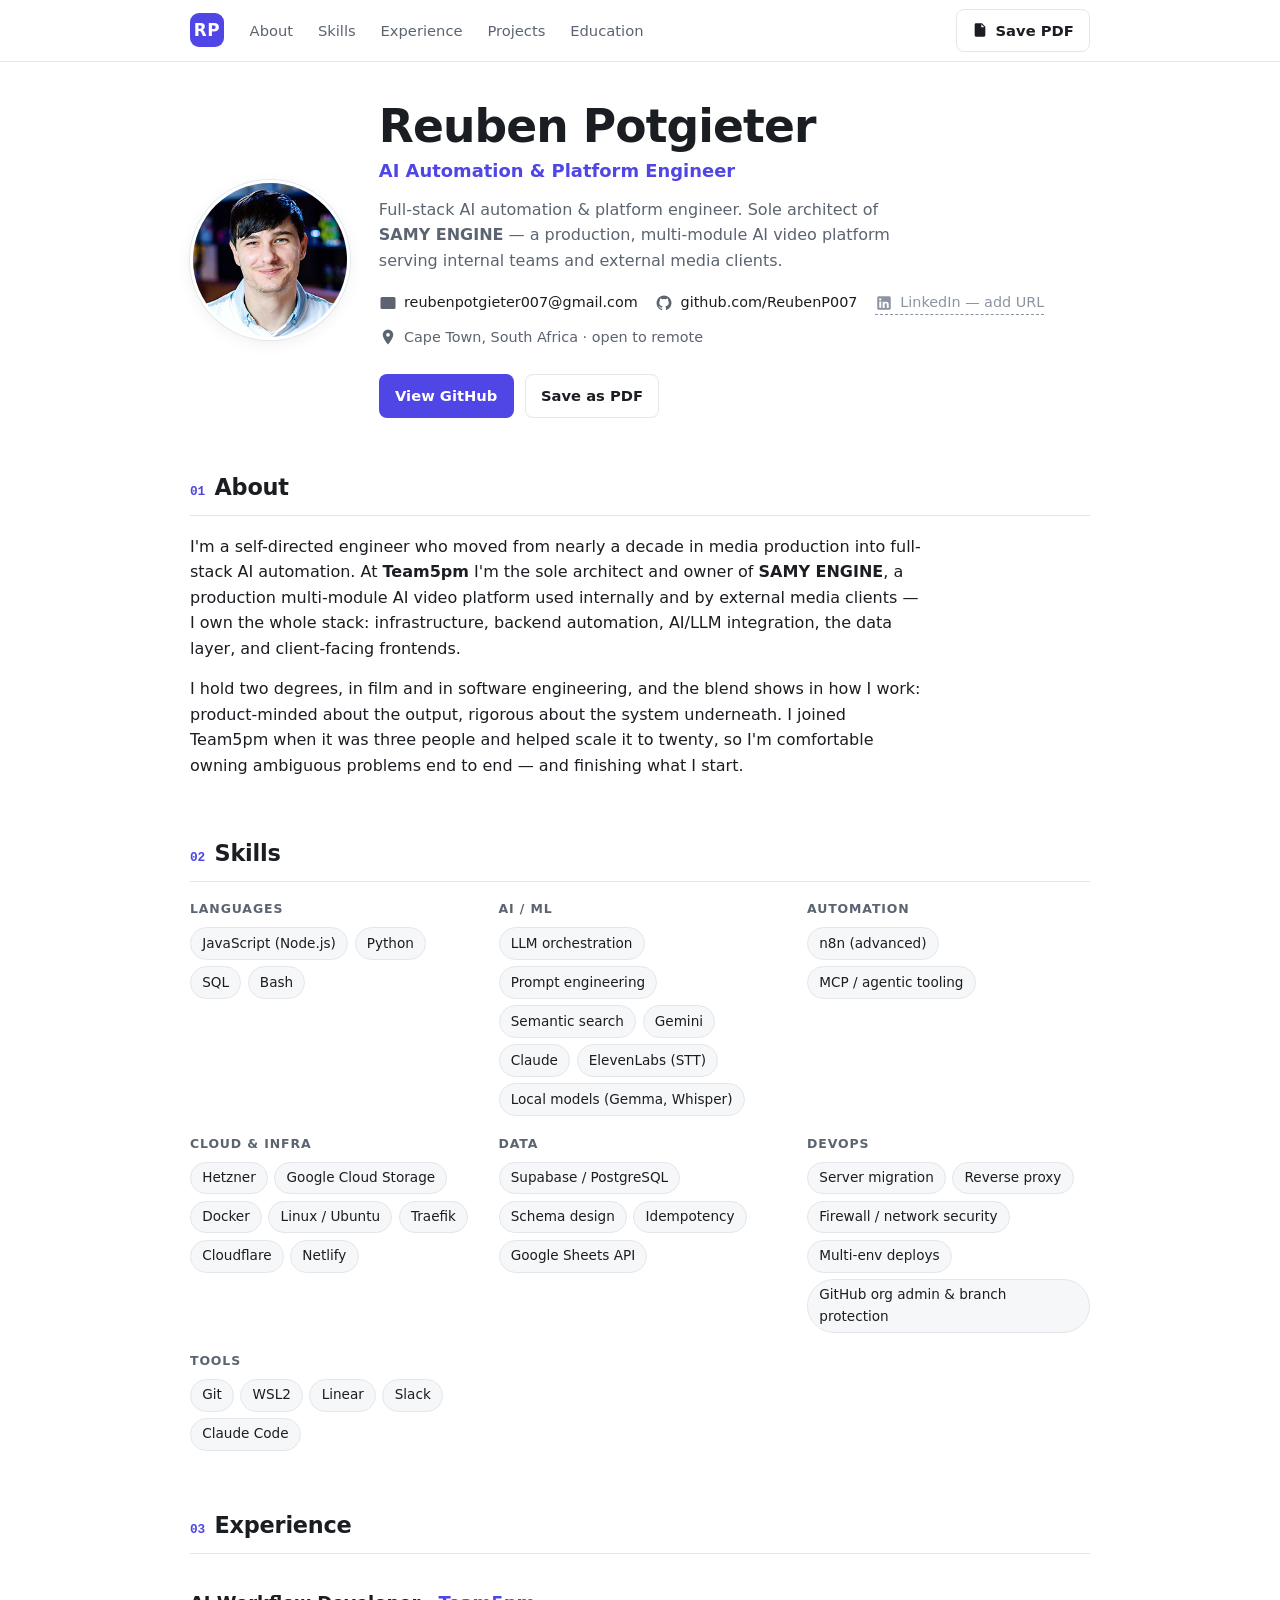
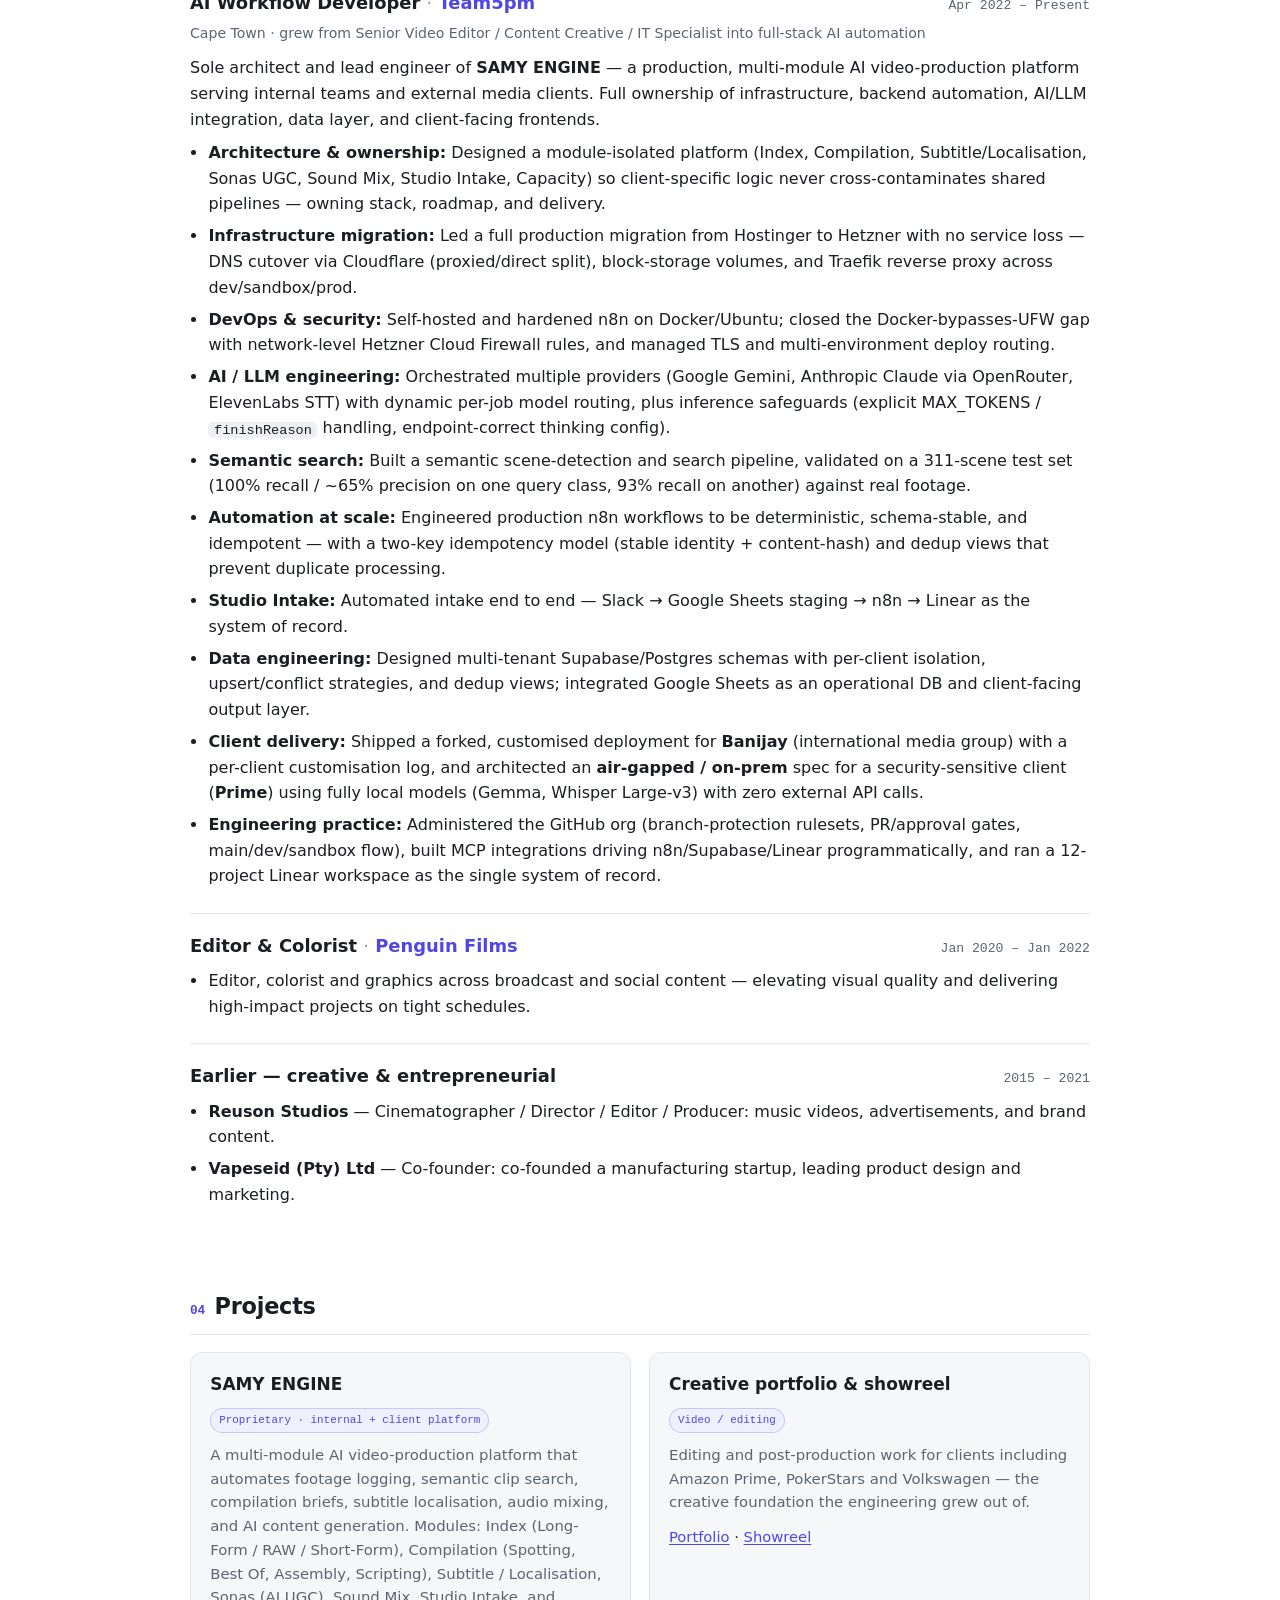
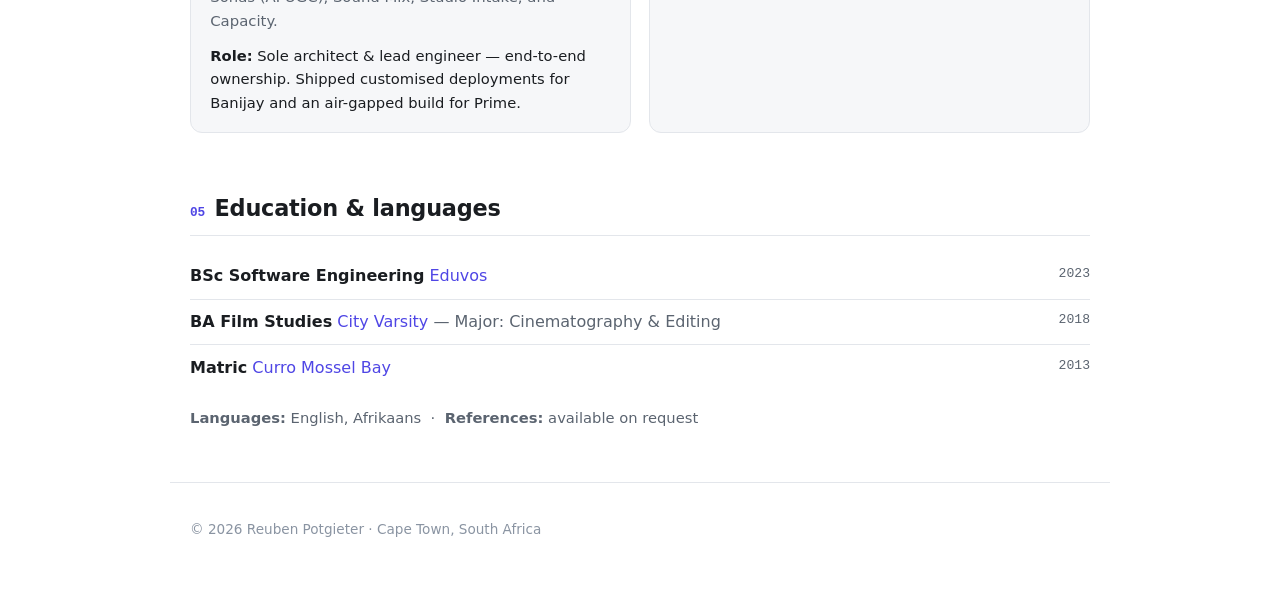
==== index.html @ bda9d12c "feat: build single-page CV / portfolio site - Responsive, accessible static HTML/CSS/JS (no framewor" ====
<!doctype html>
<html lang="en">
<head>
  <meta charset="utf-8">
  <meta name="viewport" content="width=device-width, initial-scale=1">
  <title>Reuben Potgieter — AI Automation &amp; Platform Engineer</title>
  <meta name="description" content="Reuben Potgieter — full-stack AI automation &amp; platform engineer. Sole architect of SAMY ENGINE, a production multi-module AI video platform. Cape Town, South Africa.">
  <!-- Discoverability OFF by default. To let recruiters/search find this page, delete the next line AND the Disallow in robots.txt. -->
  <meta name="robots" content="noindex">
  <meta name="color-scheme" content="light dark">
  <meta name="theme-color" content="#4f46e5">
  <meta property="og:type" content="profile">
  <meta property="og:title" content="Reuben Potgieter — AI Automation &amp; Platform Engineer">
  <meta property="og:description" content="Sole architect of SAMY ENGINE, a production multi-module AI video platform. Cape Town, South Africa.">
  <link rel="icon" href="data:image/svg+xml,%3Csvg%20xmlns='http://www.w3.org/2000/svg'%20viewBox='0%200%2064%2064'%3E%3Crect%20width='64'%20height='64'%20rx='14'%20fill='%234f46e5'/%3E%3Ctext%20x='32'%20y='44'%20font-family='system-ui,sans-serif'%20font-size='34'%20font-weight='700'%20fill='white'%20text-anchor='middle'%3ERP%3C/text%3E%3C/svg%3E">
  <link rel="stylesheet" href="styles.css">
</head>
<body>
  <a class="skip-link" href="#main">Skip to content</a>

  <nav class="topnav" aria-label="Section navigation">
    <div class="topnav__inner">
      <a class="topnav__brand" href="#top" aria-label="Reuben Potgieter — top of page">RP</a>
      <ul class="topnav__links">
        <li><a href="#about">About</a></li>
        <li><a href="#skills">Skills</a></li>
        <li><a href="#experience">Experience</a></li>
        <li><a href="#projects">Projects</a></li>
        <li><a href="#education">Education</a></li>
      </ul>
      <button type="button" class="btn btn--ghost topnav__pdf" data-print>
        <svg class="ico" width="16" height="16" viewBox="0 0 24 24" aria-hidden="true"><path fill="currentColor" d="M8 16h8v2H8zm0-3h8v2H8zM6 2h9l5 5v13a2 2 0 0 1-2 2H6a2 2 0 0 1-2-2V4a2 2 0 0 1 2-2zm8 1.5V8h4.5z"/></svg>
        Save PDF
      </button>
    </div>
  </nav>

  <header class="hero" id="top">
    <div class="hero__inner">
      <img class="hero__photo" src="assets/profile.jpg" width="160" height="160"
           alt="Portrait of Reuben Potgieter" loading="eager" decoding="async">
      <div class="hero__intro">
        <h1 class="hero__name">Reuben Potgieter</h1>
        <p class="hero__title">AI Automation &amp; Platform Engineer</p>
        <p class="hero__tagline">
          Full-stack AI automation &amp; platform engineer. Sole architect of
          <strong>SAMY&nbsp;ENGINE</strong> — a production, multi-module AI video platform
          serving internal teams and external media clients.
        </p>

        <ul class="contacts" aria-label="Contact and links">
          <li>
            <a id="email-link" class="contact" href="#" aria-disabled="true" rel="noopener"
               data-user="reubenpotgieter007" data-domain="gmail.com">
              <svg class="ico" width="18" height="18" viewBox="0 0 24 24" aria-hidden="true"><path fill="currentColor" d="M4 4h16a2 2 0 0 1 2 2v12a2 2 0 0 1-2 2H4a2 2 0 0 1-2-2V6a2 2 0 0 1 2-2zm8 7L4 6.5V6l8 4.5L20 6v.5L12 11z"/></svg>
              <span class="contact-text">Email</span>
            </a>
            <noscript><span class="contact contact--static">reubenpotgieter007 [at] gmail [dot] com</span></noscript>
          </li>
          <li>
            <a class="contact" href="https://github.com/ReubenP007" rel="noopener" target="_blank">
              <svg class="ico" width="18" height="18" viewBox="0 0 24 24" aria-hidden="true"><path fill="currentColor" d="M12 2a10 10 0 0 0-3.16 19.49c.5.09.68-.22.68-.48v-1.7c-2.78.6-3.37-1.34-3.37-1.34-.46-1.16-1.11-1.47-1.11-1.47-.91-.62.07-.61.07-.61 1 .07 1.53 1.03 1.53 1.03.9 1.53 2.36 1.09 2.94.83.09-.65.35-1.09.63-1.34-2.22-.25-4.55-1.11-4.55-4.94 0-1.09.39-1.98 1.03-2.68-.1-.25-.45-1.27.1-2.65 0 0 .84-.27 2.75 1.02a9.5 9.5 0 0 1 5 0c1.91-1.29 2.75-1.02 2.75-1.02.55 1.38.2 2.4.1 2.65.64.7 1.03 1.59 1.03 2.68 0 3.84-2.34 4.69-4.57 4.94.36.31.68.92.68 1.85v2.74c0 .27.18.58.69.48A10 10 0 0 0 12 2z"/></svg>
              <span>github.com/ReubenP007</span>
            </a>
          </li>
          <li>
            <!-- PLACEHOLDER: replace the span below with a real link once you have the URL -->
            <span class="contact contact--placeholder" title="Add your LinkedIn URL">
              <svg class="ico" width="18" height="18" viewBox="0 0 24 24" aria-hidden="true"><path fill="currentColor" d="M19 3a2 2 0 0 1 2 2v14a2 2 0 0 1-2 2H5a2 2 0 0 1-2-2V5a2 2 0 0 1 2-2zM8.34 18.34V9.99H5.67v8.35zM7 8.8a1.55 1.55 0 1 0 0-3.1 1.55 1.55 0 0 0 0 3.1zm11.34 9.54v-4.58c0-2.45-1.31-3.59-3.06-3.59-1.41 0-2.04.78-2.39 1.32v-1.13h-2.67c.04.75 0 8.35 0 8.35h2.67v-4.66c0-.24.02-.48.09-.65.19-.48.63-.98 1.36-.98.96 0 1.34.73 1.34 1.8v4.49z"/></svg>
              <span>LinkedIn — add URL</span>
            </span>
          </li>
          <li>
            <span class="contact contact--static">
              <svg class="ico" width="18" height="18" viewBox="0 0 24 24" aria-hidden="true"><path fill="currentColor" d="M12 2a7 7 0 0 0-7 7c0 5 7 13 7 13s7-8 7-13a7 7 0 0 0-7-7zm0 9.5A2.5 2.5 0 1 1 12 6.5a2.5 2.5 0 0 1 0 5z"/></svg>
              Cape Town, South Africa · open to remote
            </span>
          </li>
        </ul>

        <div class="hero__actions">
          <a class="btn btn--primary" href="https://github.com/ReubenP007" rel="noopener" target="_blank">View GitHub</a>
          <button type="button" class="btn btn--ghost" data-print>Save as PDF</button>
        </div>
      </div>
    </div>
  </header>

  <main id="main">

    <section class="section" id="about" aria-labelledby="about-h">
      <h2 class="section__title" id="about-h"><span class="section__num">01</span> About</h2>
      <div class="prose">
        <p>
          I'm a self-directed engineer who moved from nearly a decade in media production into
          full-stack AI automation. At <strong>Team5pm</strong> I'm the sole architect and owner of
          <strong>SAMY&nbsp;ENGINE</strong>, a production multi-module AI video platform used internally
          and by external media clients — I own the whole stack: infrastructure, backend automation,
          AI/LLM integration, the data layer, and client-facing frontends.
        </p>
        <p>
          I hold two degrees, in film and in software engineering, and the blend shows in how I work:
          product-minded about the output, rigorous about the system underneath. I joined Team5pm when
          it was three people and helped scale it to twenty, so I'm comfortable owning ambiguous problems
          end to end — and finishing what I start.
        </p>
      </div>
    </section>

    <section class="section" id="skills" aria-labelledby="skills-h">
      <h2 class="section__title" id="skills-h"><span class="section__num">02</span> Skills</h2>
      <div class="skills">
        <div class="skillgroup">
          <h3 class="skillgroup__label">Languages</h3>
          <ul class="chips"><li>JavaScript (Node.js)</li><li>Python</li><li>SQL</li><li>Bash</li></ul>
        </div>
        <div class="skillgroup">
          <h3 class="skillgroup__label">AI / ML</h3>
          <ul class="chips"><li>LLM orchestration</li><li>Prompt engineering</li><li>Semantic search</li><li>Gemini</li><li>Claude</li><li>ElevenLabs (STT)</li><li>Local models (Gemma, Whisper)</li></ul>
        </div>
        <div class="skillgroup">
          <h3 class="skillgroup__label">Automation</h3>
          <ul class="chips"><li>n8n (advanced)</li><li>MCP / agentic tooling</li></ul>
        </div>
        <div class="skillgroup">
          <h3 class="skillgroup__label">Cloud &amp; Infra</h3>
          <ul class="chips"><li>Hetzner</li><li>Google Cloud Storage</li><li>Docker</li><li>Linux / Ubuntu</li><li>Traefik</li><li>Cloudflare</li><li>Netlify</li></ul>
        </div>
        <div class="skillgroup">
          <h3 class="skillgroup__label">Data</h3>
          <ul class="chips"><li>Supabase / PostgreSQL</li><li>Schema design</li><li>Idempotency</li><li>Google Sheets API</li></ul>
        </div>
        <div class="skillgroup">
          <h3 class="skillgroup__label">DevOps</h3>
          <ul class="chips"><li>Server migration</li><li>Reverse proxy</li><li>Firewall / network security</li><li>Multi-env deploys</li><li>GitHub org admin &amp; branch protection</li></ul>
        </div>
        <div class="skillgroup">
          <h3 class="skillgroup__label">Tools</h3>
          <ul class="chips"><li>Git</li><li>WSL2</li><li>Linear</li><li>Slack</li><li>Claude Code</li></ul>
        </div>
      </div>
    </section>

    <section class="section" id="experience" aria-labelledby="exp-h">
      <h2 class="section__title" id="exp-h"><span class="section__num">03</span> Experience</h2>

      <article class="role">
        <header class="role__head">
          <div>
            <h3 class="role__title">AI Workflow Developer <span class="role__at">·</span> <span class="role__org">Team5pm</span></h3>
            <p class="role__meta">Cape Town · grew from Senior Video Editor / Content Creative / IT Specialist into full-stack AI automation</p>
          </div>
          <p class="role__dates">Apr 2022 – Present</p>
        </header>
        <p class="role__scope">
          Sole architect and lead engineer of <strong>SAMY&nbsp;ENGINE</strong> — a production, multi-module
          AI video-production platform serving internal teams and external media clients. Full ownership of
          infrastructure, backend automation, AI/LLM integration, data layer, and client-facing frontends.
        </p>
        <ul class="bullets">
          <li><strong>Architecture &amp; ownership:</strong> Designed a module-isolated platform (Index, Compilation, Subtitle/Localisation, Sonas UGC, Sound Mix, Studio Intake, Capacity) so client-specific logic never cross-contaminates shared pipelines — owning stack, roadmap, and delivery.</li>
          <li><strong>Infrastructure migration:</strong> Led a full production migration from Hostinger to Hetzner with no service loss — DNS cutover via Cloudflare (proxied/direct split), block-storage volumes, and Traefik reverse proxy across dev/sandbox/prod.</li>
          <li><strong>DevOps &amp; security:</strong> Self-hosted and hardened n8n on Docker/Ubuntu; closed the Docker-bypasses-UFW gap with network-level Hetzner Cloud Firewall rules, and managed TLS and multi-environment deploy routing.</li>
          <li><strong>AI / LLM engineering:</strong> Orchestrated multiple providers (Google Gemini, Anthropic Claude via OpenRouter, ElevenLabs STT) with dynamic per-job model routing, plus inference safeguards (explicit MAX_TOKENS / <code>finishReason</code> handling, endpoint-correct thinking config).</li>
          <li><strong>Semantic search:</strong> Built a semantic scene-detection and search pipeline, validated on a 311-scene test set (100% recall / ~65% precision on one query class, 93% recall on another) against real footage.</li>
          <li><strong>Automation at scale:</strong> Engineered production n8n workflows to be deterministic, schema-stable, and idempotent — with a two-key idempotency model (stable identity + content-hash) and dedup views that prevent duplicate processing.</li>
          <li><strong>Studio Intake:</strong> Automated intake end to end — Slack → Google Sheets staging → n8n → Linear as the system of record.</li>
          <li><strong>Data engineering:</strong> Designed multi-tenant Supabase/Postgres schemas with per-client isolation, upsert/conflict strategies, and dedup views; integrated Google Sheets as an operational DB and client-facing output layer.</li>
          <li><strong>Client delivery:</strong> Shipped a forked, customised deployment for <strong>Banijay</strong> (international media group) with a per-client customisation log, and architected an <strong>air-gapped / on-prem</strong> spec for a security-sensitive client (<strong>Prime</strong>) using fully local models (Gemma, Whisper Large-v3) with zero external API calls.</li>
          <li><strong>Engineering practice:</strong> Administered the GitHub org (branch-protection rulesets, PR/approval gates, main/dev/sandbox flow), built MCP integrations driving n8n/Supabase/Linear programmatically, and ran a 12-project Linear workspace as the single system of record.</li>
        </ul>
      </article>

      <article class="role">
        <header class="role__head">
          <div>
            <h3 class="role__title">Editor &amp; Colorist <span class="role__at">·</span> <span class="role__org">Penguin Films</span></h3>
          </div>
          <p class="role__dates">Jan 2020 – Jan 2022</p>
        </header>
        <ul class="bullets">
          <li>Editor, colorist and graphics across broadcast and social content — elevating visual quality and delivering high-impact projects on tight schedules.</li>
        </ul>
      </article>

      <article class="role role--compact">
        <header class="role__head">
          <div><h3 class="role__title">Earlier — creative &amp; entrepreneurial</h3></div>
          <p class="role__dates">2015 – 2021</p>
        </header>
        <ul class="bullets">
          <li><strong>Reuson Studios</strong> — Cinematographer / Director / Editor / Producer: music videos, advertisements, and brand content.</li>
          <li><strong>Vapeseid (Pty) Ltd</strong> — Co-founder: co-founded a manufacturing startup, leading product design and marketing.</li>
        </ul>
      </article>
    </section>

    <section class="section" id="projects" aria-labelledby="proj-h">
      <h2 class="section__title" id="proj-h"><span class="section__num">04</span> Projects</h2>
      <div class="cards">
        <article class="card">
          <header class="card__head">
            <h3 class="card__title">SAMY ENGINE</h3>
            <span class="tag">Proprietary · internal + client platform</span>
          </header>
          <p class="card__body">
            A multi-module AI video-production platform that automates footage logging, semantic clip search,
            compilation briefs, subtitle localisation, audio mixing, and AI content generation. Modules: Index
            (Long-Form / RAW / Short-Form), Compilation (Spotting, Best&nbsp;Of, Assembly, Scripting),
            Subtitle / Localisation, Sonas (AI UGC), Sound Mix, Studio Intake, and Capacity.
          </p>
          <p class="card__role"><strong>Role:</strong> Sole architect &amp; lead engineer — end-to-end ownership. Shipped customised deployments for Banijay and an air-gapped build for Prime.</p>
        </article>
        <article class="card">
          <header class="card__head">
            <h3 class="card__title">Creative portfolio &amp; showreel</h3>
            <span class="tag">Video / editing</span>
          </header>
          <p class="card__body">
            Editing and post-production work for clients including Amazon Prime, PokerStars and Volkswagen —
            the creative foundation the engineering grew out of.
          </p>
          <p class="card__role">
            <a href="https://reubenpotgieter.my.canva.site/" rel="noopener" target="_blank">Portfolio</a>
            <span aria-hidden="true">·</span>
            <a href="https://youtu.be/Dz4N4lQIktI" rel="noopener" target="_blank">Showreel</a>
          </p>
        </article>
      </div>
    </section>

    <section class="section" id="education" aria-labelledby="edu-h">
      <h2 class="section__title" id="edu-h"><span class="section__num">05</span> Education &amp; languages</h2>
      <ul class="edu">
        <li class="edu__item">
          <div><span class="edu__qual">BSc Software Engineering</span> <span class="edu__org">Eduvos</span></div>
          <span class="edu__year">2023</span>
        </li>
        <li class="edu__item">
          <div><span class="edu__qual">BA Film Studies</span> <span class="edu__org">City Varsity</span> <span class="edu__note">— Major: Cinematography &amp; Editing</span></div>
          <span class="edu__year">2018</span>
        </li>
        <li class="edu__item">
          <div><span class="edu__qual">Matric</span> <span class="edu__org">Curro Mossel Bay</span></div>
          <span class="edu__year">2013</span>
        </li>
      </ul>
      <p class="edu__langs"><strong>Languages:</strong> English, Afrikaans &nbsp;·&nbsp; <strong>References:</strong> available on request</p>
    </section>
  </main>

  <footer class="foot">
    <p>© <span data-year>2026</span> Reuben Potgieter · Cape Town, South Africa</p>
  </footer>

  <script src="script.js" defer></script>
</body>
</html>
---- styles.css ----
/* ===========================================================================
   Reuben Potgieter — CV / portfolio
   Plain CSS, no build step. Light + dark (prefers-color-scheme) + print/PDF.
   =========================================================================== */

:root {
  --bg: #ffffff;
  --surface: #f6f7f9;
  --surface-2: #eef0f4;
  --text: #1a1d21;
  --muted: #5b6470;
  --faint: #8a94a2;
  --border: #e3e6eb;
  --accent: #4f46e5;
  --accent-ink: #ffffff;
  --accent-soft: #eef0fe;
  --maxw: 940px;
  --radius: 12px;
  --radius-sm: 8px;
  --shadow: 0 1px 2px rgba(16, 24, 40, .04), 0 4px 16px rgba(16, 24, 40, .06);
  --font: system-ui, -apple-system, "Segoe UI", Roboto, Helvetica, Arial, sans-serif;
  --mono: ui-monospace, "SF Mono", "Cascadia Code", "Roboto Mono", Consolas, monospace;
}

@media (prefers-color-scheme: dark) {
  :root {
    --bg: #0d1117;
    --surface: #161b22;
    --surface-2: #1c232d;
    --text: #e6edf3;
    --muted: #9aa4b2;
    --faint: #6e7884;
    --border: #283039;
    --accent: #818cf8;
    --accent-ink: #0d1117;
    --accent-soft: #1a2030;
    --shadow: 0 1px 2px rgba(0, 0, 0, .3), 0 4px 18px rgba(0, 0, 0, .35);
  }
}

* { box-sizing: border-box; }

html { scroll-behavior: smooth; }

@media (prefers-reduced-motion: reduce) {
  html { scroll-behavior: auto; }
  * { animation-duration: .001ms !important; transition-duration: .001ms !important; }
}

body {
  margin: 0;
  font-family: var(--font);
  color: var(--text);
  background: var(--bg);
  line-height: 1.6;
  -webkit-font-smoothing: antialiased;
  text-rendering: optimizeLegibility;
}

a { color: var(--accent); text-decoration-thickness: 1px; text-underline-offset: 2px; }
a:hover { text-decoration: underline; }

:focus-visible {
  outline: 3px solid var(--accent);
  outline-offset: 2px;
  border-radius: 4px;
}

.skip-link {
  position: absolute;
  left: -9999px;
  top: 0;
  background: var(--accent);
  color: var(--accent-ink);
  padding: .6rem 1rem;
  border-radius: 0 0 var(--radius-sm) 0;
  z-index: 100;
}
.skip-link:focus { left: 0; }

.ico { flex: none; vertical-align: middle; }

/* ---------- Top nav ---------------------------------------------------- */
.topnav {
  position: sticky;
  top: 0;
  z-index: 50;
  background: color-mix(in srgb, var(--bg) 88%, transparent);
  -webkit-backdrop-filter: blur(10px);
  backdrop-filter: blur(10px);
  border-bottom: 1px solid var(--border);
}
.topnav__inner {
  max-width: var(--maxw);
  margin: 0 auto;
  padding: .55rem 1.25rem;
  display: flex;
  align-items: center;
  gap: 1rem;
}
.topnav__brand {
  font-weight: 800;
  font-size: 1.05rem;
  letter-spacing: .04em;
  color: var(--text);
  text-decoration: none;
  background: var(--accent);
  color: var(--accent-ink);
  width: 34px; height: 34px;
  display: grid; place-items: center;
  border-radius: 9px;
  flex: none;
}
.topnav__links {
  list-style: none;
  display: flex;
  gap: .35rem;
  margin: 0;
  padding: 0;
  flex-wrap: wrap;
}
.topnav__links a {
  color: var(--muted);
  text-decoration: none;
  font-size: .92rem;
  padding: .35rem .6rem;
  border-radius: var(--radius-sm);
}
.topnav__links a:hover { color: var(--text); background: var(--surface); text-decoration: none; }
.topnav__pdf { margin-left: auto; }

/* ---------- Buttons ---------------------------------------------------- */
.btn {
  font: inherit;
  font-weight: 600;
  font-size: .92rem;
  cursor: pointer;
  border-radius: var(--radius-sm);
  padding: .55rem .95rem;
  display: inline-flex;
  align-items: center;
  gap: .45rem;
  border: 1px solid transparent;
  text-decoration: none;
  transition: background-color .15s ease, border-color .15s ease, transform .05s ease;
}
.btn:active { transform: translateY(1px); }
.btn--primary { background: var(--accent); color: var(--accent-ink); }
.btn--primary:hover { background: color-mix(in srgb, var(--accent) 86%, #000); text-decoration: none; }
.btn--ghost { background: transparent; color: var(--text); border-color: var(--border); }
.btn--ghost:hover { background: var(--surface); }

/* ---------- Hero ------------------------------------------------------- */
.hero {
  max-width: var(--maxw);
  margin: 0 auto;
  padding: 2.6rem 1.25rem 1.5rem;
}
.hero__inner {
  display: flex;
  gap: 1.8rem;
  align-items: center;
}
.hero__photo {
  width: 160px;
  height: 160px;
  border-radius: 50%;
  object-fit: cover;
  border: 3px solid var(--bg);
  box-shadow: 0 0 0 1px var(--border), var(--shadow);
  flex: none;
}
.hero__name {
  margin: 0;
  font-size: clamp(2rem, 5vw, 2.85rem);
  line-height: 1.05;
  letter-spacing: -.02em;
}
.hero__title {
  margin: .35rem 0 0;
  font-weight: 600;
  color: var(--accent);
  font-size: 1.12rem;
}
.hero__tagline {
  margin: .7rem 0 0;
  color: var(--muted);
  max-width: 54ch;
}

.contacts {
  list-style: none;
  margin: 1.1rem 0 0;
  padding: 0;
  display: flex;
  flex-wrap: wrap;
  gap: .4rem 1.1rem;
}
.contact {
  display: inline-flex;
  align-items: center;
  gap: .45rem;
  font-size: .9rem;
  color: var(--text);
  text-decoration: none;
}
a.contact:hover { color: var(--accent); text-decoration: none; }
.contact .ico { color: var(--muted); }
a.contact:hover .ico { color: var(--accent); }
.contact--static { color: var(--muted); }
.contact--placeholder {
  color: var(--faint);
  border-bottom: 1px dashed var(--faint);
  cursor: help;
}
.contact--placeholder .ico { color: var(--faint); }

.hero__actions { margin-top: 1.3rem; display: flex; gap: .7rem; flex-wrap: wrap; }

/* ---------- Sections --------------------------------------------------- */
.section {
  max-width: var(--maxw);
  margin: 0 auto;
  padding: 1.8rem 1.25rem;
}
.section__title {
  font-size: 1.4rem;
  letter-spacing: -.01em;
  margin: 0 0 1.1rem;
  padding-bottom: .55rem;
  border-bottom: 1px solid var(--border);
  display: flex;
  align-items: baseline;
  gap: .6rem;
}
.section__num {
  font-family: var(--mono);
  font-size: .8rem;
  color: var(--accent);
  font-weight: 600;
}
.prose p { margin: 0 0 .9rem; max-width: 72ch; }
.prose p:last-child { margin-bottom: 0; }

/* ---------- Skills ----------------------------------------------------- */
.skills {
  display: grid;
  grid-template-columns: repeat(auto-fill, minmax(260px, 1fr));
  gap: 1.1rem 1.6rem;
}
.skillgroup__label {
  margin: 0 0 .5rem;
  font-size: .78rem;
  text-transform: uppercase;
  letter-spacing: .07em;
  color: var(--muted);
}
.chips { list-style: none; margin: 0; padding: 0; display: flex; flex-wrap: wrap; gap: .4rem; }
.chips li {
  background: var(--surface);
  border: 1px solid var(--border);
  border-radius: 999px;
  padding: .28rem .7rem;
  font-size: .85rem;
}

/* ---------- Experience ------------------------------------------------- */
.role { padding: 1.1rem 0; border-bottom: 1px solid var(--border); }
.role:last-child { border-bottom: 0; }
.role__head {
  display: flex;
  justify-content: space-between;
  align-items: baseline;
  gap: 1rem;
  flex-wrap: wrap;
}
.role__title { margin: 0; font-size: 1.12rem; }
.role__at { color: var(--faint); font-weight: 400; }
.role__org { color: var(--accent); }
.role__meta { margin: .25rem 0 0; color: var(--muted); font-size: .88rem; }
.role__dates {
  margin: 0;
  font-family: var(--mono);
  font-size: .82rem;
  color: var(--muted);
  white-space: nowrap;
}
.role__scope { margin: .7rem 0 .4rem; }
.bullets { margin: .5rem 0 0; padding-left: 1.15rem; }
.bullets li { margin: .4rem 0; }
.bullets code {
  font-family: var(--mono);
  font-size: .85em;
  background: var(--surface-2);
  padding: .05rem .35rem;
  border-radius: 5px;
}
.role--compact .bullets li { color: var(--text); }

/* ---------- Projects --------------------------------------------------- */
.cards {
  display: grid;
  grid-template-columns: repeat(auto-fit, minmax(280px, 1fr));
  gap: 1.1rem;
}
.card {
  background: var(--surface);
  border: 1px solid var(--border);
  border-radius: var(--radius);
  padding: 1.1rem 1.2rem;
}
.card__head { display: flex; justify-content: space-between; align-items: start; gap: .6rem; flex-wrap: wrap; }
.card__title { margin: 0; font-size: 1.06rem; }
.tag {
  font-family: var(--mono);
  font-size: .68rem;
  color: var(--accent);
  background: var(--accent-soft);
  border: 1px solid color-mix(in srgb, var(--accent) 25%, transparent);
  padding: .2rem .5rem;
  border-radius: 999px;
  white-space: nowrap;
}
.card__body { color: var(--muted); margin: .65rem 0 .6rem; font-size: .93rem; }
.card__role { margin: 0; font-size: .92rem; }

/* ---------- Education -------------------------------------------------- */
.edu { list-style: none; margin: 0; padding: 0; }
.edu__item {
  display: flex;
  justify-content: space-between;
  gap: 1rem;
  padding: .6rem 0;
  border-bottom: 1px solid var(--border);
  flex-wrap: wrap;
}
.edu__item:last-child { border-bottom: 0; }
.edu__qual { font-weight: 600; }
.edu__org { color: var(--accent); }
.edu__note { color: var(--muted); }
.edu__year { font-family: var(--mono); font-size: .82rem; color: var(--muted); }
.edu__langs { margin: 1rem 0 0; color: var(--muted); font-size: .92rem; }

/* ---------- Footer ----------------------------------------------------- */
.foot {
  max-width: var(--maxw);
  margin: 1.5rem auto 0;
  padding: 1.4rem 1.25rem 2.4rem;
  border-top: 1px solid var(--border);
  color: var(--faint);
  font-size: .85rem;
}

/* ---------- Responsive ------------------------------------------------- */
@media (max-width: 620px) {
  .hero__inner { flex-direction: column; text-align: center; align-items: center; }
  .hero__tagline { margin-left: auto; margin-right: auto; }
  .contacts { justify-content: center; }
  .hero__actions { justify-content: center; }
  .topnav__links { display: none; }
}

/* ===========================================================================
   Print / PDF — clean, ink-friendly, single column, no chrome.
   =========================================================================== */
@media print {
  :root {
    --bg: #fff; --surface: #fff; --surface-2: #f1f1f1;
    --text: #111; --muted: #333; --faint: #555; --border: #ccc;
    --accent: #1a1a1a; --accent-soft: #f1f1f1;
  }
  @page { margin: 14mm; }
  body { font-size: 10.5pt; line-height: 1.4; }
  .topnav, .skip-link, .hero__actions, .btn { display: none !important; }
  .hero, .section, .foot { max-width: none; margin: 0; padding: 0; }
  .hero { padding-bottom: .4rem; }
  .section { padding: .55rem 0; }
  .hero__photo { width: 96px; height: 96px; box-shadow: none; border: 1px solid #ccc; }
  .hero__name { font-size: 22pt; }
  a { color: #111; text-decoration: none; }
  .contact--placeholder { border: 0; }
  .chips li, .card, .tag { border-color: #ccc; }
  .section__num { color: #888; }
  /* Keep entries from splitting across pages */
  .role, .card, .skillgroup, .edu__item, .section__title { break-inside: avoid; }
  .section__title { page-break-after: avoid; }
  h2, h3 { page-break-after: avoid; }
}
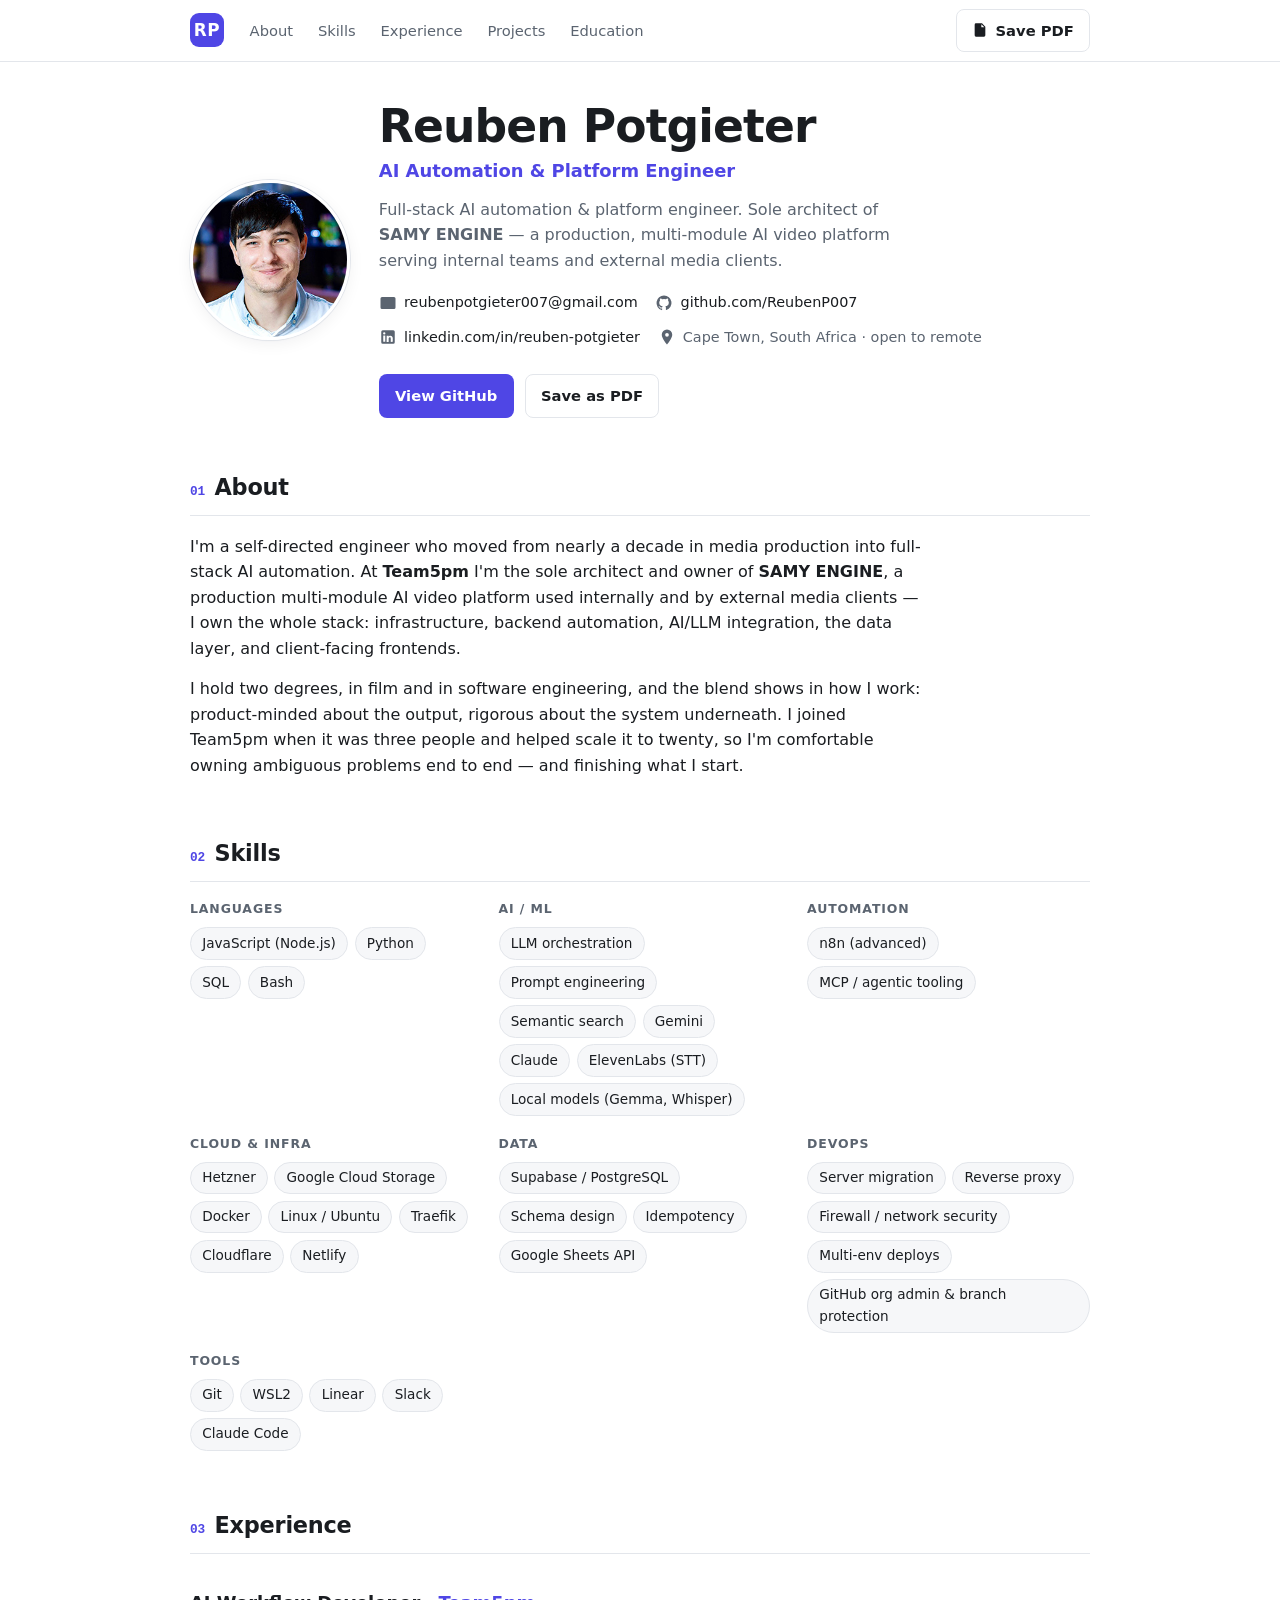
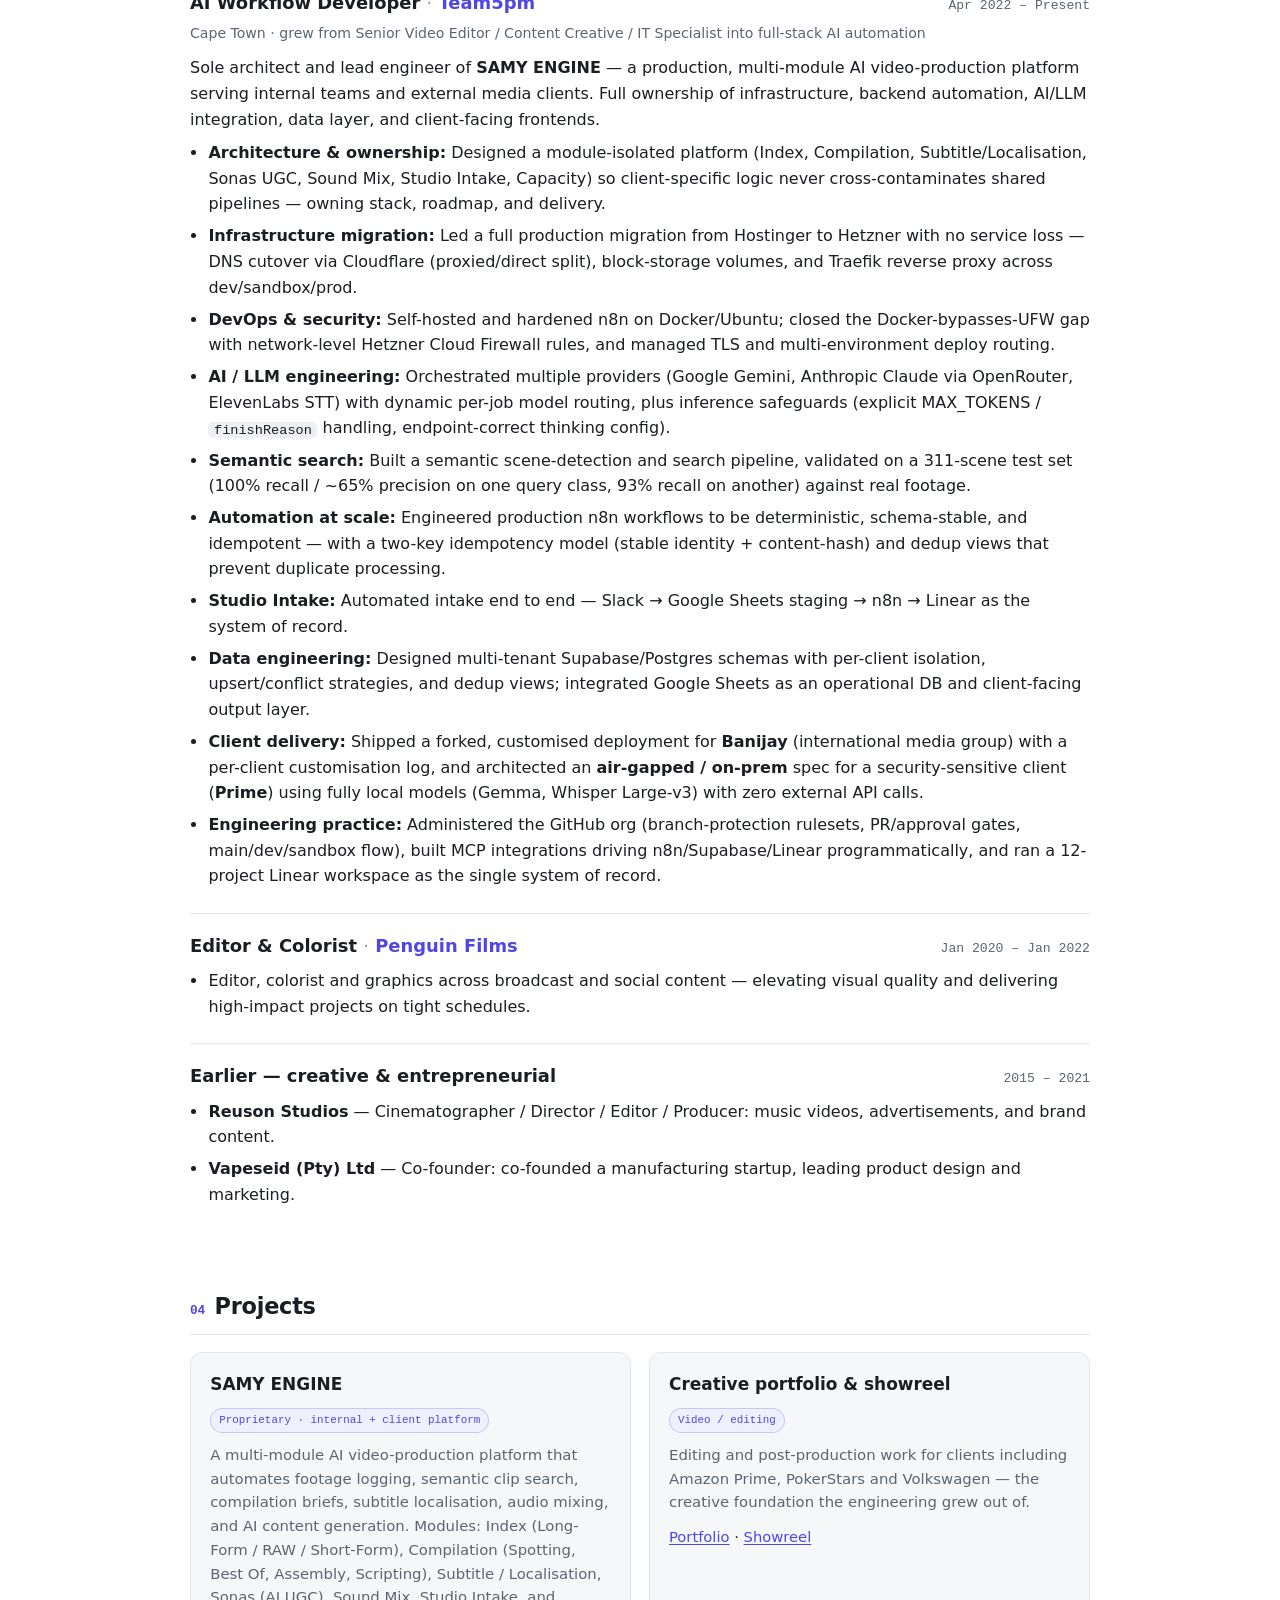
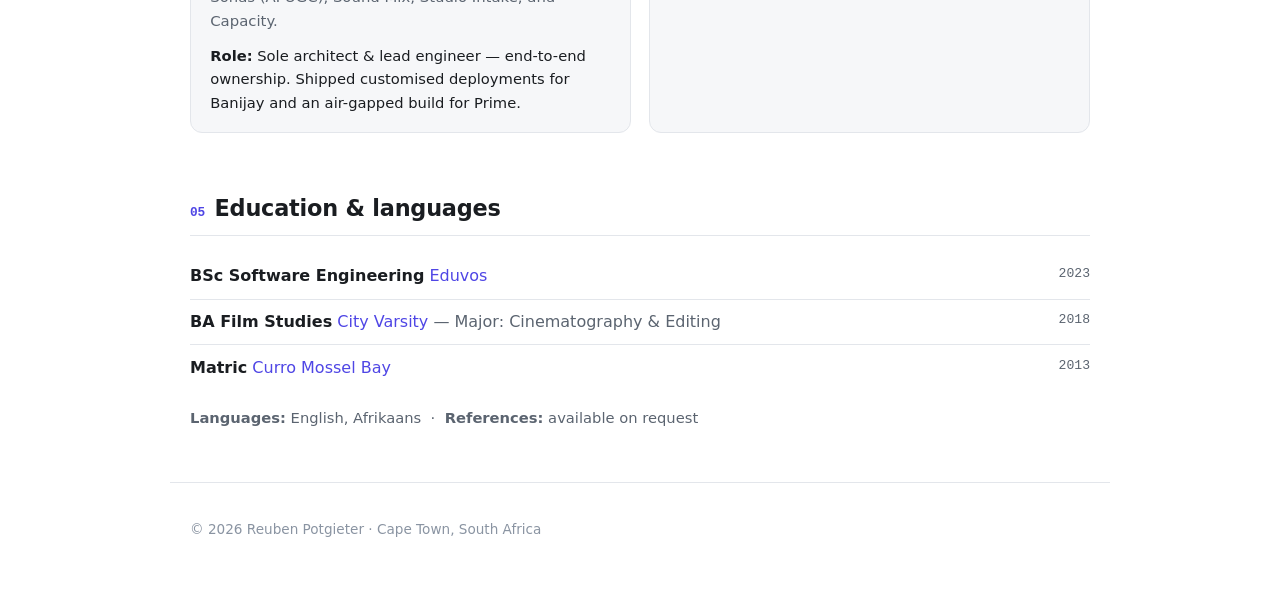
==== commit 01802da7: "feat: add LinkedIn link to contact row Co-Authored-By: Claude Fable 5 <noreply@anthropic.com>" ====
--- a/index.html
+++ b/index.html
@@ -64,11 +64,10 @@
             </a>
           </li>
           <li>
-            <!-- PLACEHOLDER: replace the span below with a real link once you have the URL -->
-            <span class="contact contact--placeholder" title="Add your LinkedIn URL">
+            <a class="contact" href="https://za.linkedin.com/in/reuben-potgieter" rel="noopener" target="_blank">
               <svg class="ico" width="18" height="18" viewBox="0 0 24 24" aria-hidden="true"><path fill="currentColor" d="M19 3a2 2 0 0 1 2 2v14a2 2 0 0 1-2 2H5a2 2 0 0 1-2-2V5a2 2 0 0 1 2-2zM8.34 18.34V9.99H5.67v8.35zM7 8.8a1.55 1.55 0 1 0 0-3.1 1.55 1.55 0 0 0 0 3.1zm11.34 9.54v-4.58c0-2.45-1.31-3.59-3.06-3.59-1.41 0-2.04.78-2.39 1.32v-1.13h-2.67c.04.75 0 8.35 0 8.35h2.67v-4.66c0-.24.02-.48.09-.65.19-.48.63-.98 1.36-.98.96 0 1.34.73 1.34 1.8v4.49z"/></svg>
-              <span>LinkedIn — add URL</span>
-            </span>
+              <span>linkedin.com/in/reuben-potgieter</span>
+            </a>
           </li>
           <li>
             <span class="contact contact--static">
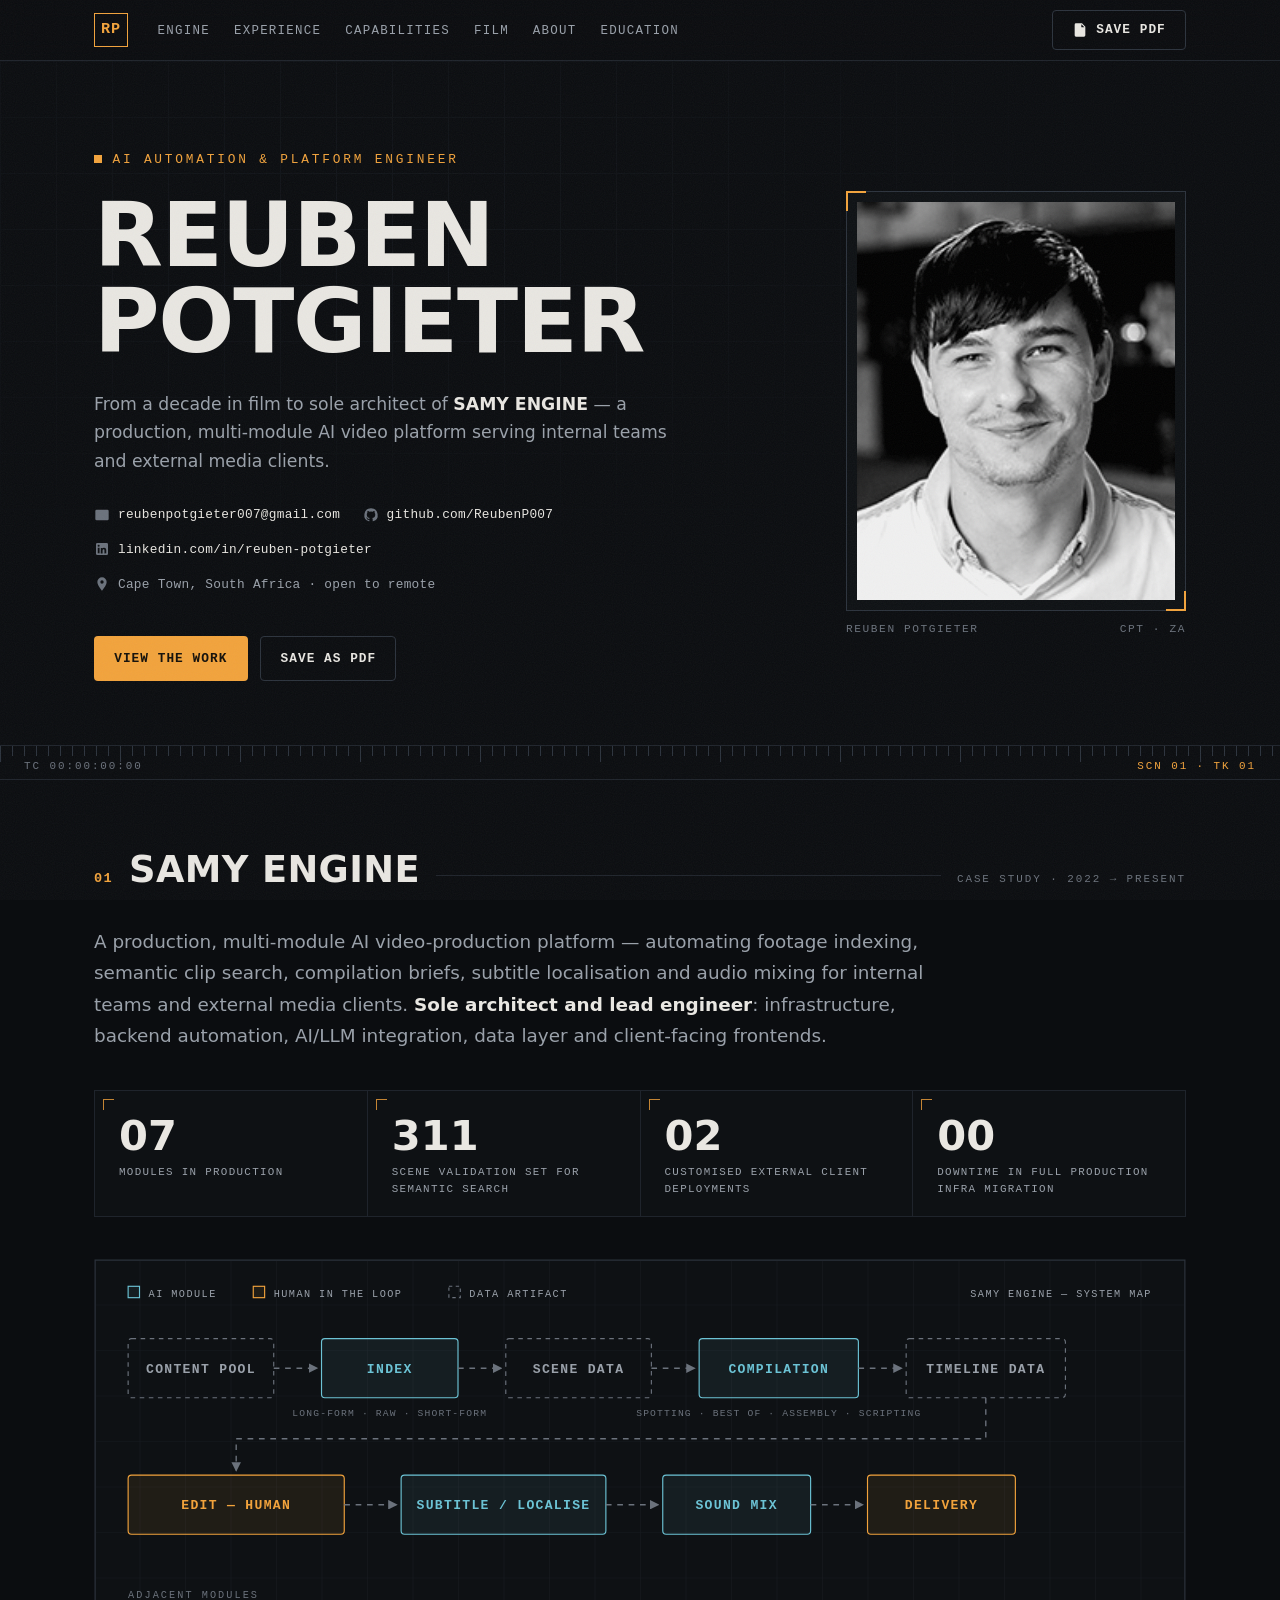
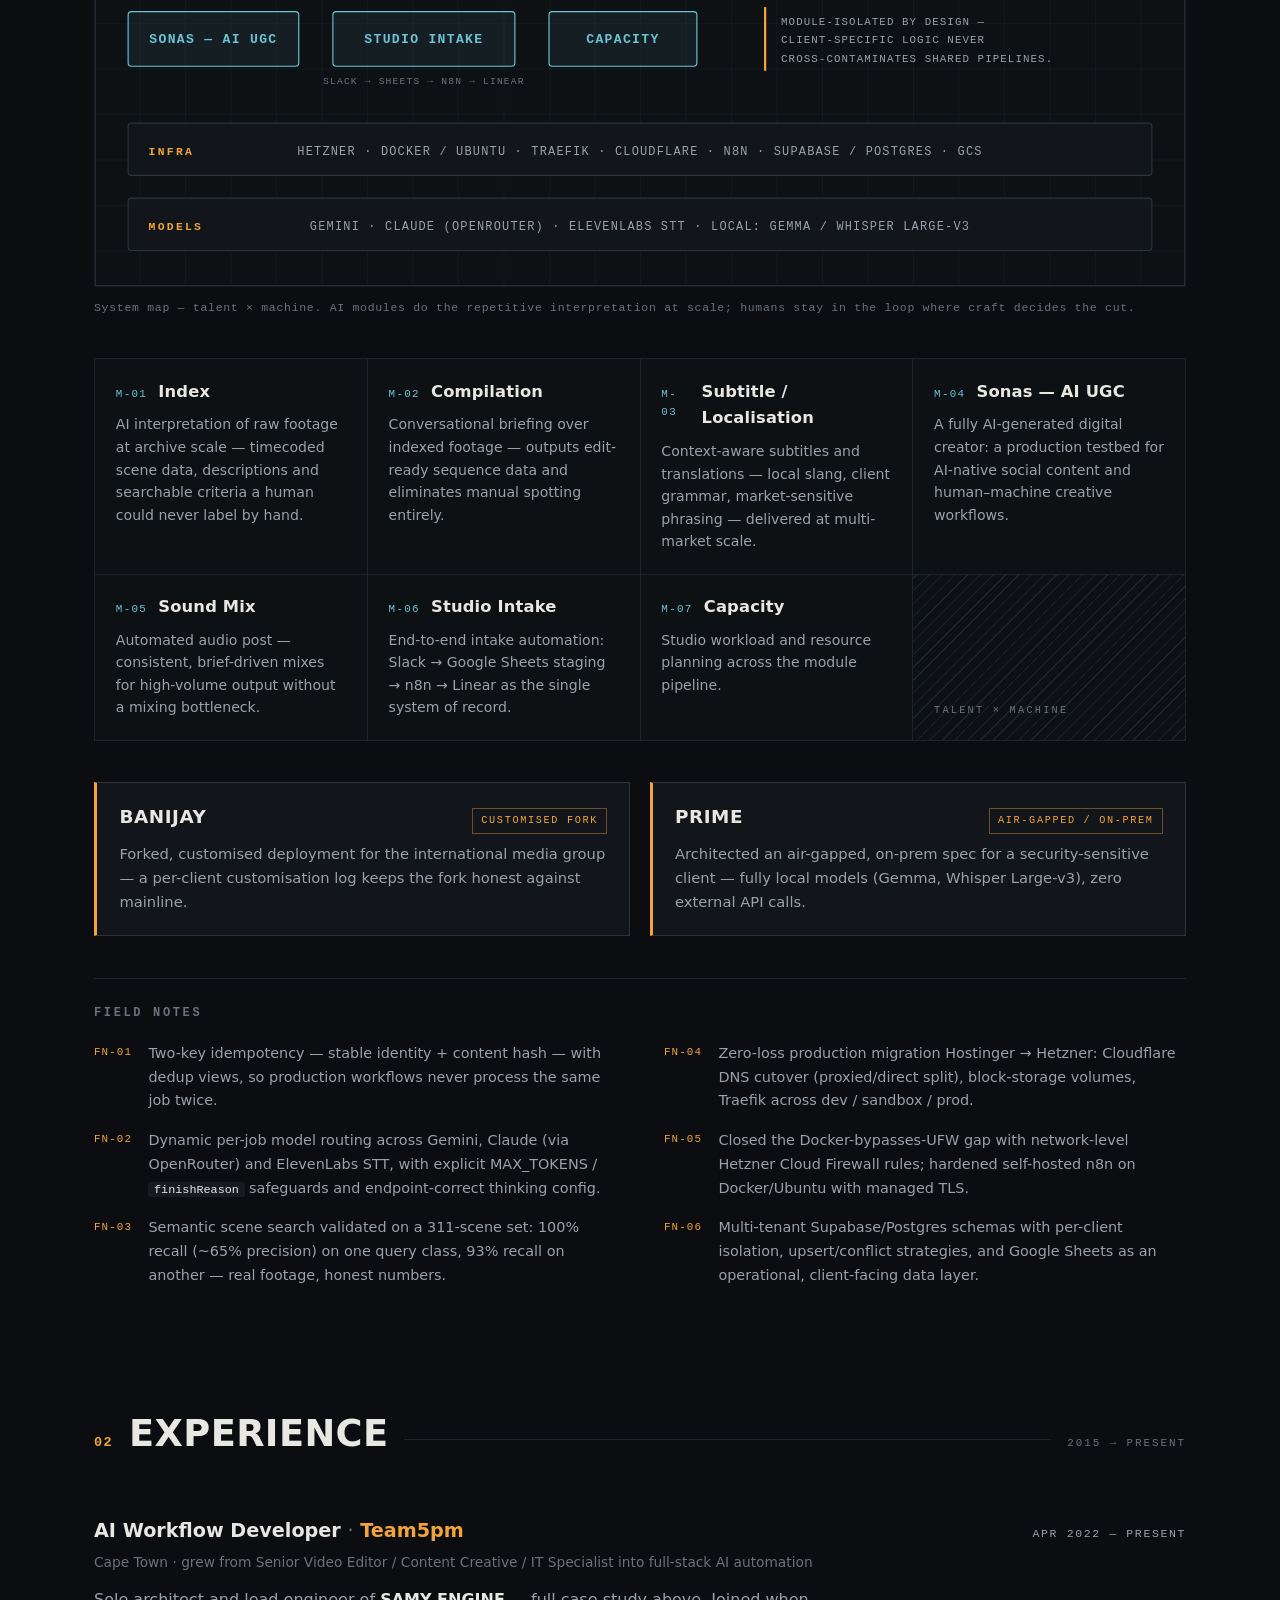
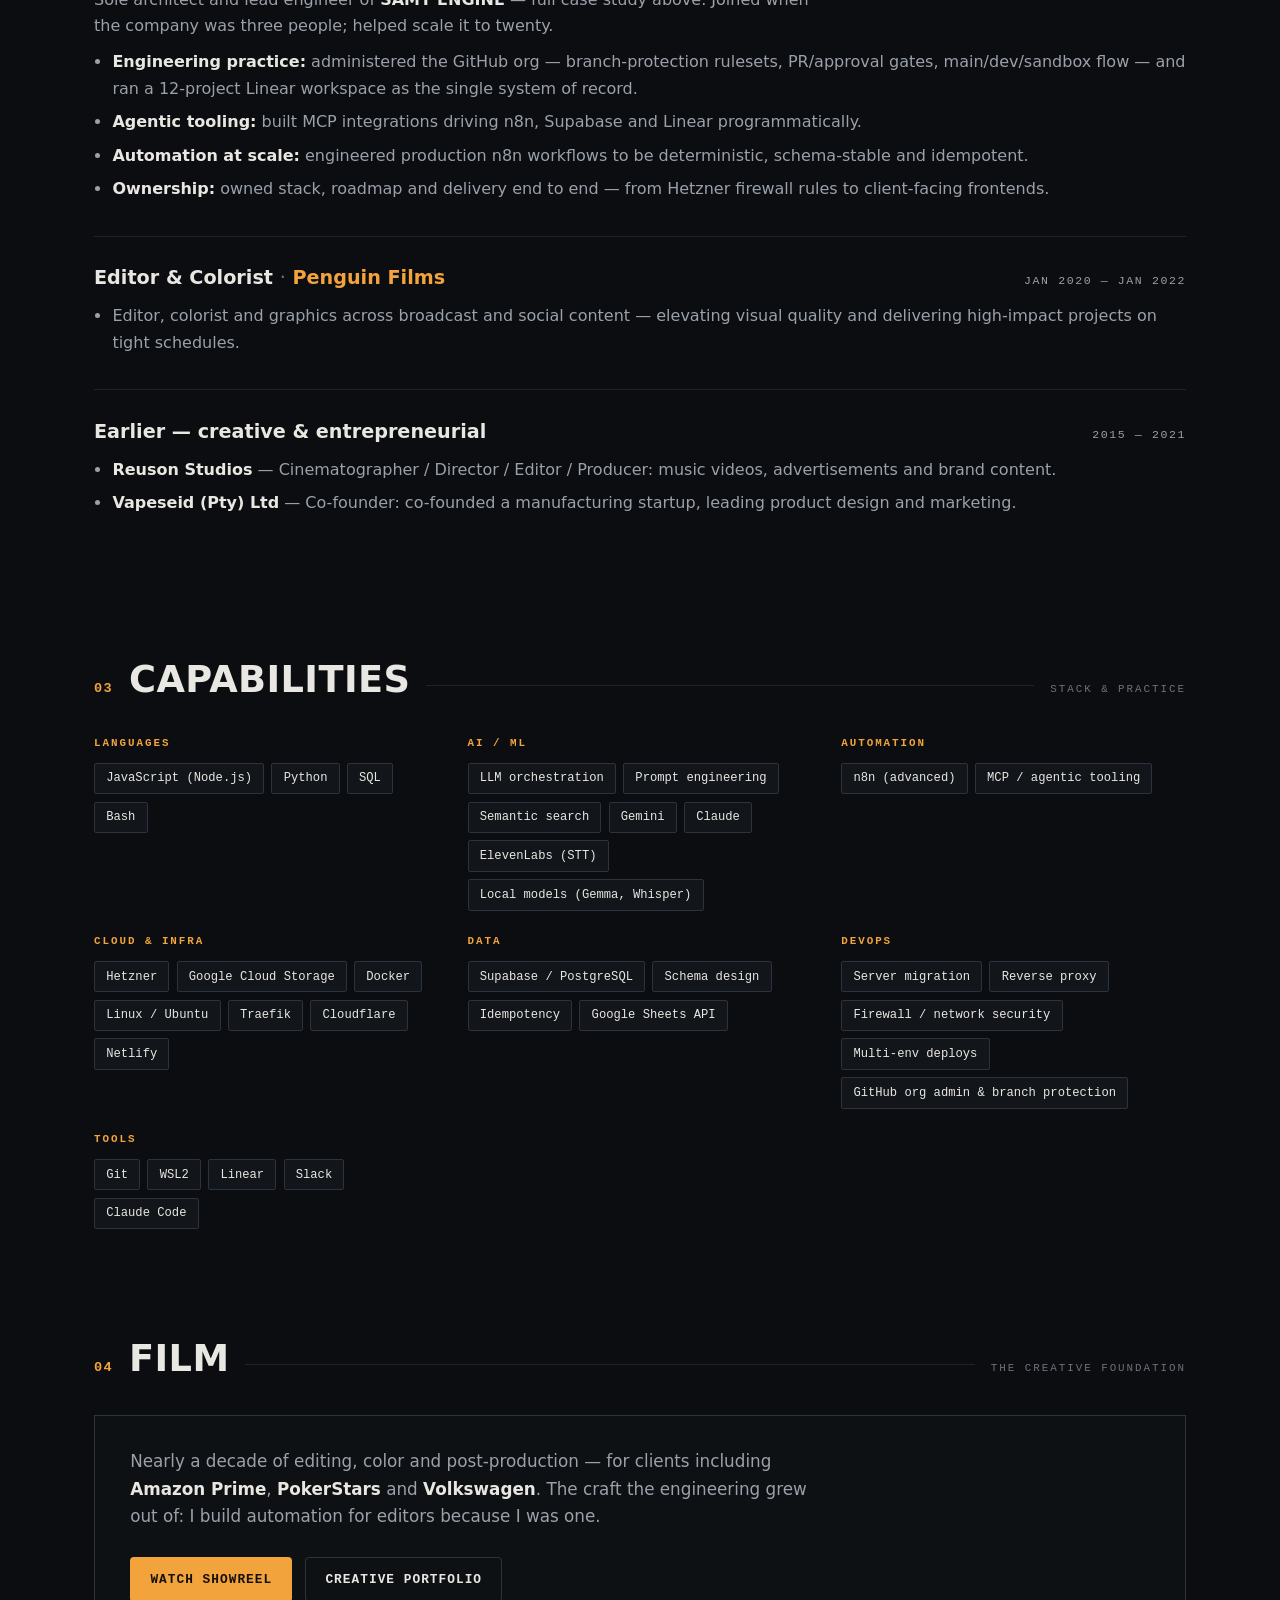
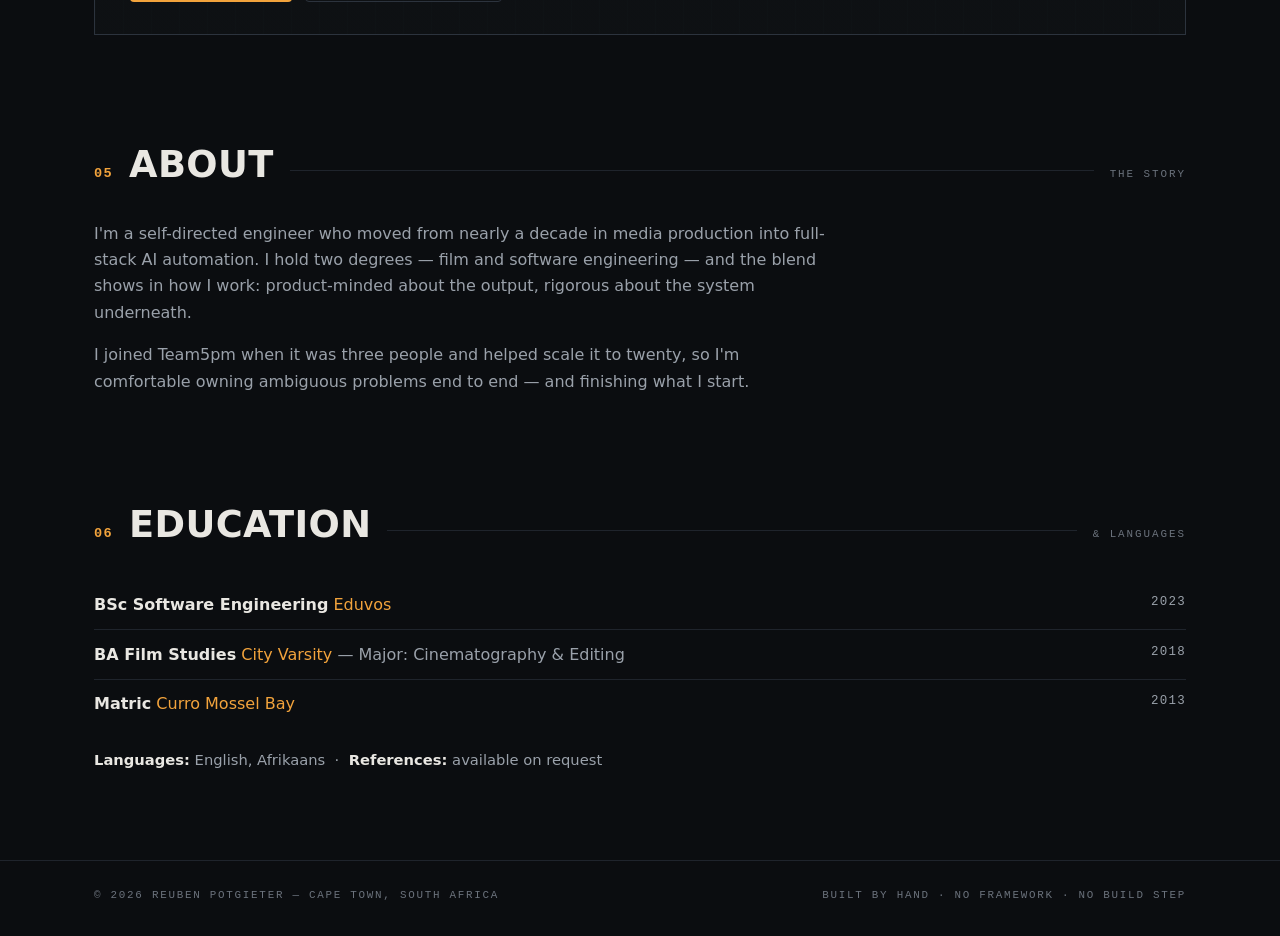
==== commit a587afb8: "feat: redesign as cinematic × systems portfolio Dark filmic design (Space Grotesk display, JetBrains" ====
--- a/index.html
+++ b/index.html
@@ -7,12 +7,15 @@
   <meta name="description" content="Reuben Potgieter — full-stack AI automation &amp; platform engineer. Sole architect of SAMY ENGINE, a production multi-module AI video platform. Cape Town, South Africa.">
   <!-- Discoverability OFF by default. To let recruiters/search find this page, delete the next line AND the Disallow in robots.txt. -->
   <meta name="robots" content="noindex">
-  <meta name="color-scheme" content="light dark">
-  <meta name="theme-color" content="#4f46e5">
+  <meta name="color-scheme" content="dark">
+  <meta name="theme-color" content="#0b0d10">
   <meta property="og:type" content="profile">
   <meta property="og:title" content="Reuben Potgieter — AI Automation &amp; Platform Engineer">
-  <meta property="og:description" content="Sole architect of SAMY ENGINE, a production multi-module AI video platform. Cape Town, South Africa.">
-  <link rel="icon" href="data:image/svg+xml,%3Csvg%20xmlns='http://www.w3.org/2000/svg'%20viewBox='0%200%2064%2064'%3E%3Crect%20width='64'%20height='64'%20rx='14'%20fill='%234f46e5'/%3E%3Ctext%20x='32'%20y='44'%20font-family='system-ui,sans-serif'%20font-size='34'%20font-weight='700'%20fill='white'%20text-anchor='middle'%3ERP%3C/text%3E%3C/svg%3E">
+  <meta property="og:description" content="From a decade in film to sole architect of SAMY ENGINE — a production, multi-module AI video platform. Cape Town, South Africa.">
+  <link rel="icon" href="data:image/svg+xml,%3Csvg%20xmlns='http://www.w3.org/2000/svg'%20viewBox='0%200%2064%2064'%3E%3Crect%20width='64'%20height='64'%20rx='8'%20fill='%230b0d10'/%3E%3Crect%20x='4'%20y='4'%20width='56'%20height='56'%20rx='6'%20fill='none'%20stroke='%23f2a33c'%20stroke-width='2'/%3E%3Ctext%20x='32'%20y='42'%20font-family='monospace'%20font-size='26'%20font-weight='700'%20fill='%23f2a33c'%20text-anchor='middle'%3ERP%3C/text%3E%3C/svg%3E">
+  <link rel="preload" href="assets/fonts/space-grotesk-var-latin.woff2" as="font" type="font/woff2" crossorigin>
+  <link rel="preload" href="assets/fonts/inter-var-latin.woff2" as="font" type="font/woff2" crossorigin>
+  <link rel="preload" href="assets/fonts/jetbrains-mono-var-latin.woff2" as="font" type="font/woff2" crossorigin>
   <link rel="stylesheet" href="styles.css">
 </head>
 <body>
@@ -22,10 +25,11 @@
     <div class="topnav__inner">
       <a class="topnav__brand" href="#top" aria-label="Reuben Potgieter — top of page">RP</a>
       <ul class="topnav__links">
+        <li><a href="#samy">Engine</a></li>
+        <li><a href="#experience">Experience</a></li>
+        <li><a href="#skills">Capabilities</a></li>
+        <li><a href="#film">Film</a></li>
         <li><a href="#about">About</a></li>
-        <li><a href="#skills">Skills</a></li>
-        <li><a href="#experience">Experience</a></li>
-        <li><a href="#projects">Projects</a></li>
         <li><a href="#education">Education</a></li>
       </ul>
       <button type="button" class="btn btn--ghost topnav__pdf" data-print>
@@ -36,201 +40,465 @@
   </nav>
 
   <header class="hero" id="top">
+    <div class="hero__backdrop" aria-hidden="true"></div>
     <div class="hero__inner">
-      <img class="hero__photo" src="assets/profile.jpg" width="160" height="160"
-           alt="Portrait of Reuben Potgieter" loading="eager" decoding="async">
       <div class="hero__intro">
-        <h1 class="hero__name">Reuben Potgieter</h1>
-        <p class="hero__title">AI Automation &amp; Platform Engineer</p>
+        <p class="hero__kicker"><span class="tick" aria-hidden="true"></span>AI Automation &amp; Platform Engineer</p>
+        <h1 class="hero__name">Reuben<br>Potgieter</h1>
         <p class="hero__tagline">
-          Full-stack AI automation &amp; platform engineer. Sole architect of
-          <strong>SAMY&nbsp;ENGINE</strong> — a production, multi-module AI video platform
-          serving internal teams and external media clients.
+          From a decade in film to sole architect of <strong>SAMY&nbsp;ENGINE</strong> —
+          a production, multi-module AI video platform serving internal teams and
+          external media clients.
         </p>
 
         <ul class="contacts" aria-label="Contact and links">
           <li>
             <a id="email-link" class="contact" href="#" aria-disabled="true" rel="noopener"
                data-user="reubenpotgieter007" data-domain="gmail.com">
-              <svg class="ico" width="18" height="18" viewBox="0 0 24 24" aria-hidden="true"><path fill="currentColor" d="M4 4h16a2 2 0 0 1 2 2v12a2 2 0 0 1-2 2H4a2 2 0 0 1-2-2V6a2 2 0 0 1 2-2zm8 7L4 6.5V6l8 4.5L20 6v.5L12 11z"/></svg>
+              <svg class="ico" width="16" height="16" viewBox="0 0 24 24" aria-hidden="true"><path fill="currentColor" d="M4 4h16a2 2 0 0 1 2 2v12a2 2 0 0 1-2 2H4a2 2 0 0 1-2-2V6a2 2 0 0 1 2-2zm8 7L4 6.5V6l8 4.5L20 6v.5L12 11z"/></svg>
               <span class="contact-text">Email</span>
             </a>
             <noscript><span class="contact contact--static">reubenpotgieter007 [at] gmail [dot] com</span></noscript>
           </li>
           <li>
             <a class="contact" href="https://github.com/ReubenP007" rel="noopener" target="_blank">
-              <svg class="ico" width="18" height="18" viewBox="0 0 24 24" aria-hidden="true"><path fill="currentColor" d="M12 2a10 10 0 0 0-3.16 19.49c.5.09.68-.22.68-.48v-1.7c-2.78.6-3.37-1.34-3.37-1.34-.46-1.16-1.11-1.47-1.11-1.47-.91-.62.07-.61.07-.61 1 .07 1.53 1.03 1.53 1.03.9 1.53 2.36 1.09 2.94.83.09-.65.35-1.09.63-1.34-2.22-.25-4.55-1.11-4.55-4.94 0-1.09.39-1.98 1.03-2.68-.1-.25-.45-1.27.1-2.65 0 0 .84-.27 2.75 1.02a9.5 9.5 0 0 1 5 0c1.91-1.29 2.75-1.02 2.75-1.02.55 1.38.2 2.4.1 2.65.64.7 1.03 1.59 1.03 2.68 0 3.84-2.34 4.69-4.57 4.94.36.31.68.92.68 1.85v2.74c0 .27.18.58.69.48A10 10 0 0 0 12 2z"/></svg>
+              <svg class="ico" width="16" height="16" viewBox="0 0 24 24" aria-hidden="true"><path fill="currentColor" d="M12 2a10 10 0 0 0-3.16 19.49c.5.09.68-.22.68-.48v-1.7c-2.78.6-3.37-1.34-3.37-1.34-.46-1.16-1.11-1.47-1.11-1.47-.91-.62.07-.61.07-.61 1 .07 1.53 1.03 1.53 1.03.9 1.53 2.36 1.09 2.94.83.09-.65.35-1.09.63-1.34-2.22-.25-4.55-1.11-4.55-4.94 0-1.09.39-1.98 1.03-2.68-.1-.25-.45-1.27.1-2.65 0 0 .84-.27 2.75 1.02a9.5 9.5 0 0 1 5 0c1.91-1.29 2.75-1.02 2.75-1.02.55 1.38.2 2.4.1 2.65.64.7 1.03 1.59 1.03 2.68 0 3.84-2.34 4.69-4.57 4.94.36.31.68.92.68 1.85v2.74c0 .27.18.58.69.48A10 10 0 0 0 12 2z"/></svg>
               <span>github.com/ReubenP007</span>
             </a>
           </li>
           <li>
             <a class="contact" href="https://za.linkedin.com/in/reuben-potgieter" rel="noopener" target="_blank">
-              <svg class="ico" width="18" height="18" viewBox="0 0 24 24" aria-hidden="true"><path fill="currentColor" d="M19 3a2 2 0 0 1 2 2v14a2 2 0 0 1-2 2H5a2 2 0 0 1-2-2V5a2 2 0 0 1 2-2zM8.34 18.34V9.99H5.67v8.35zM7 8.8a1.55 1.55 0 1 0 0-3.1 1.55 1.55 0 0 0 0 3.1zm11.34 9.54v-4.58c0-2.45-1.31-3.59-3.06-3.59-1.41 0-2.04.78-2.39 1.32v-1.13h-2.67c.04.75 0 8.35 0 8.35h2.67v-4.66c0-.24.02-.48.09-.65.19-.48.63-.98 1.36-.98.96 0 1.34.73 1.34 1.8v4.49z"/></svg>
+              <svg class="ico" width="16" height="16" viewBox="0 0 24 24" aria-hidden="true"><path fill="currentColor" d="M19 3a2 2 0 0 1 2 2v14a2 2 0 0 1-2 2H5a2 2 0 0 1-2-2V5a2 2 0 0 1 2-2zM8.34 18.34V9.99H5.67v8.35zM7 8.8a1.55 1.55 0 1 0 0-3.1 1.55 1.55 0 0 0 0 3.1zm11.34 9.54v-4.58c0-2.45-1.31-3.59-3.06-3.59-1.41 0-2.04.78-2.39 1.32v-1.13h-2.67c.04.75 0 8.35 0 8.35h2.67v-4.66c0-.24.02-.48.09-.65.19-.48.63-.98 1.36-.98.96 0 1.34.73 1.34 1.8v4.49z"/></svg>
               <span>linkedin.com/in/reuben-potgieter</span>
             </a>
           </li>
           <li>
             <span class="contact contact--static">
-              <svg class="ico" width="18" height="18" viewBox="0 0 24 24" aria-hidden="true"><path fill="currentColor" d="M12 2a7 7 0 0 0-7 7c0 5 7 13 7 13s7-8 7-13a7 7 0 0 0-7-7zm0 9.5A2.5 2.5 0 1 1 12 6.5a2.5 2.5 0 0 1 0 5z"/></svg>
+              <svg class="ico" width="16" height="16" viewBox="0 0 24 24" aria-hidden="true"><path fill="currentColor" d="M12 2a7 7 0 0 0-7 7c0 5 7 13 7 13s7-8 7-13a7 7 0 0 0-7-7zm0 9.5A2.5 2.5 0 1 1 12 6.5a2.5 2.5 0 0 1 0 5z"/></svg>
               Cape Town, South Africa · open to remote
             </span>
           </li>
         </ul>
 
         <div class="hero__actions">
-          <a class="btn btn--primary" href="https://github.com/ReubenP007" rel="noopener" target="_blank">View GitHub</a>
+          <a class="btn btn--primary" href="#samy">View the work</a>
           <button type="button" class="btn btn--ghost" data-print>Save as PDF</button>
         </div>
       </div>
+
+      <figure class="hero__portrait" aria-hidden="false">
+        <div class="portrait__frame">
+          <img class="portrait__img" src="assets/profile.jpg" width="380" height="475"
+               alt="Portrait of Reuben Potgieter" loading="eager" decoding="async">
+        </div>
+        <figcaption class="portrait__caption">
+          <span>REUBEN POTGIETER</span>
+          <span>CPT · ZA</span>
+        </figcaption>
+      </figure>
+    </div>
+
+    <div class="hero__ruler" aria-hidden="true">
+      <span class="ruler__label">TC 00:00:00:00</span>
+      <span class="ruler__label ruler__label--right">SCN 01 · TK 01</span>
     </div>
   </header>
 
   <main id="main">
 
-    <section class="section" id="about" aria-labelledby="about-h">
-      <h2 class="section__title" id="about-h"><span class="section__num">01</span> About</h2>
-      <div class="prose">
-        <p>
-          I'm a self-directed engineer who moved from nearly a decade in media production into
-          full-stack AI automation. At <strong>Team5pm</strong> I'm the sole architect and owner of
-          <strong>SAMY&nbsp;ENGINE</strong>, a production multi-module AI video platform used internally
-          and by external media clients — I own the whole stack: infrastructure, backend automation,
-          AI/LLM integration, the data layer, and client-facing frontends.
-        </p>
-        <p>
-          I hold two degrees, in film and in software engineering, and the blend shows in how I work:
-          product-minded about the output, rigorous about the system underneath. I joined Team5pm when
-          it was three people and helped scale it to twenty, so I'm comfortable owning ambiguous problems
-          end to end — and finishing what I start.
-        </p>
+    <!-- ============================== 01 SAMY ENGINE ===================== -->
+    <section class="section" id="samy" aria-labelledby="samy-h">
+      <header class="sec__head" data-reveal>
+        <span class="sec__num">01</span>
+        <h2 class="sec__title" id="samy-h">SAMY ENGINE</h2>
+        <span class="sec__rule" aria-hidden="true"></span>
+        <span class="sec__note">CASE STUDY · 2022 → PRESENT</span>
+      </header>
+
+      <p class="lede" data-reveal>
+        A production, multi-module AI video-production platform — automating footage
+        indexing, semantic clip search, compilation briefs, subtitle localisation and
+        audio mixing for internal teams and external media clients.
+        <strong>Sole architect and lead engineer</strong>: infrastructure, backend
+        automation, AI/LLM integration, data layer and client-facing frontends.
+      </p>
+
+      <div class="stats" data-reveal>
+        <div class="stat">
+          <span class="stat__value">07</span>
+          <span class="stat__label">modules in production</span>
+        </div>
+        <div class="stat">
+          <span class="stat__value">311</span>
+          <span class="stat__label">scene validation set for semantic search</span>
+        </div>
+        <div class="stat">
+          <span class="stat__value">02</span>
+          <span class="stat__label">customised external client deployments</span>
+        </div>
+        <div class="stat">
+          <span class="stat__value">00</span>
+          <span class="stat__label">downtime in full production infra migration</span>
+        </div>
+      </div>
+
+      <figure class="diagram" data-reveal>
+        <div class="diagram__scroll">
+          <svg class="diagram__svg" viewBox="0 0 960 552" role="img"
+               aria-label="SAMY ENGINE architecture: footage flows through the Index module into structured scene data, then through the Compilation module into timeline data, which a human editor refines with Subtitle/Localisation and Sound Mix modules before delivery. Adjacent modules: Sonas AI UGC, Studio Intake, Capacity. Everything runs on a self-hosted infrastructure rail and a multi-provider AI model rail.">
+            <defs>
+              <pattern id="bp-grid" width="40" height="40" patternUnits="userSpaceOnUse">
+                <path d="M40 0H0v40" fill="none" class="d-grid"/>
+              </pattern>
+              <marker id="arr" viewBox="0 0 8 8" refX="7" refY="4" markerWidth="7" markerHeight="7" orient="auto-start-reverse">
+                <path d="M0 0L8 4L0 8z" class="d-arrow"/>
+              </marker>
+            </defs>
+
+            <rect x="1" y="1" width="958" height="550" class="d-frame"/>
+            <rect x="1" y="1" width="958" height="550" fill="url(#bp-grid)"/>
+
+            <!-- legend -->
+            <g class="d-legend">
+              <rect x="30" y="24" width="10" height="10" class="d-sw d-sw--ai"/>
+              <text x="48" y="33">AI MODULE</text>
+              <rect x="140" y="24" width="10" height="10" class="d-sw d-sw--human"/>
+              <text x="158" y="33">HUMAN IN THE LOOP</text>
+              <rect x="312" y="24" width="10" height="10" class="d-sw d-sw--data"/>
+              <text x="330" y="33">DATA ARTIFACT</text>
+              <text x="930" y="33" text-anchor="end" class="d-legend__id">SAMY ENGINE — SYSTEM MAP</text>
+            </g>
+
+            <!-- row A: ingest pipeline -->
+            <g class="d-node d-node--data">
+              <rect x="30" y="70" width="128" height="52" rx="3"/>
+              <text x="94" y="100">CONTENT POOL</text>
+            </g>
+            <line x1="158" y1="96" x2="196" y2="96" class="d-flow" marker-end="url(#arr)"/>
+            <g class="d-node d-node--ai">
+              <rect x="200" y="70" width="120" height="52" rx="3"/>
+              <text x="260" y="100">INDEX</text>
+            </g>
+            <text x="260" y="138" class="d-sub">LONG-FORM · RAW · SHORT-FORM</text>
+            <line x1="320" y1="96" x2="358" y2="96" class="d-flow" marker-end="url(#arr)"/>
+            <g class="d-node d-node--data">
+              <rect x="362" y="70" width="128" height="52" rx="3"/>
+              <text x="426" y="100">SCENE DATA</text>
+            </g>
+            <line x1="490" y1="96" x2="528" y2="96" class="d-flow" marker-end="url(#arr)"/>
+            <g class="d-node d-node--ai">
+              <rect x="532" y="70" width="140" height="52" rx="3"/>
+              <text x="602" y="100">COMPILATION</text>
+            </g>
+            <text x="602" y="138" class="d-sub">SPOTTING · BEST OF · ASSEMBLY · SCRIPTING</text>
+            <line x1="672" y1="96" x2="710" y2="96" class="d-flow" marker-end="url(#arr)"/>
+            <g class="d-node d-node--data">
+              <rect x="714" y="70" width="140" height="52" rx="3"/>
+              <text x="784" y="100">TIMELINE DATA</text>
+            </g>
+
+            <!-- elbow: timeline data down to edit -->
+            <path d="M784 122v36H125v28" fill="none" class="d-flow" marker-end="url(#arr)"/>
+
+            <!-- row B: finishing pipeline -->
+            <g class="d-node d-node--human">
+              <rect x="30" y="190" width="190" height="52" rx="3"/>
+              <text x="125" y="220">EDIT — HUMAN</text>
+            </g>
+            <line x1="220" y1="216" x2="266" y2="216" class="d-flow" marker-end="url(#arr)"/>
+            <g class="d-node d-node--ai">
+              <rect x="270" y="190" width="180" height="52" rx="3"/>
+              <text x="360" y="220">SUBTITLE / LOCALISE</text>
+            </g>
+            <line x1="450" y1="216" x2="496" y2="216" class="d-flow" marker-end="url(#arr)"/>
+            <g class="d-node d-node--ai">
+              <rect x="500" y="190" width="130" height="52" rx="3"/>
+              <text x="565" y="220">SOUND MIX</text>
+            </g>
+            <line x1="630" y1="216" x2="676" y2="216" class="d-flow" marker-end="url(#arr)"/>
+            <g class="d-node d-node--human">
+              <rect x="680" y="190" width="130" height="52" rx="3"/>
+              <text x="745" y="220">DELIVERY</text>
+            </g>
+
+            <!-- row C: adjacent modules + note -->
+            <text x="30" y="298" class="d-rowlabel">ADJACENT MODULES</text>
+            <g class="d-node d-node--ai">
+              <rect x="30" y="310" width="150" height="48" rx="3"/>
+              <text x="105" y="338">SONAS — AI UGC</text>
+            </g>
+            <g class="d-node d-node--ai">
+              <rect x="210" y="310" width="160" height="48" rx="3"/>
+              <text x="290" y="338">STUDIO INTAKE</text>
+            </g>
+            <text x="290" y="374" class="d-sub">SLACK → SHEETS → N8N → LINEAR</text>
+            <g class="d-node d-node--ai">
+              <rect x="400" y="310" width="130" height="48" rx="3"/>
+              <text x="465" y="338">CAPACITY</text>
+            </g>
+            <g class="d-note">
+              <line x1="590" y1="306" x2="590" y2="362" class="d-note__bar"/>
+              <text x="604" y="322">MODULE-ISOLATED BY DESIGN —</text>
+              <text x="604" y="338">CLIENT-SPECIFIC LOGIC NEVER</text>
+              <text x="604" y="354">CROSS-CONTAMINATES SHARED PIPELINES.</text>
+            </g>
+
+            <!-- rails -->
+            <g class="d-rail">
+              <rect x="30" y="408" width="900" height="46" rx="3"/>
+              <text x="48" y="436" class="d-rail__label">INFRA</text>
+              <text x="480" y="436" text-anchor="middle" class="d-rail__items">HETZNER · DOCKER / UBUNTU · TRAEFIK · CLOUDFLARE · N8N · SUPABASE / POSTGRES · GCS</text>
+            </g>
+            <g class="d-rail">
+              <rect x="30" y="474" width="900" height="46" rx="3"/>
+              <text x="48" y="502" class="d-rail__label">MODELS</text>
+              <text x="480" y="502" text-anchor="middle" class="d-rail__items">GEMINI · CLAUDE (OPENROUTER) · ELEVENLABS STT · LOCAL: GEMMA / WHISPER LARGE-V3</text>
+            </g>
+          </svg>
+        </div>
+        <figcaption class="diagram__caption">
+          System map — talent &times; machine. AI modules do the repetitive interpretation at scale;
+          humans stay in the loop where craft decides the cut.
+        </figcaption>
+      </figure>
+
+      <div class="modules" data-reveal>
+        <article class="module">
+          <header><span class="module__id">M-01</span><h3 class="module__title">Index</h3></header>
+          <p>AI interpretation of raw footage at archive scale — timecoded scene data,
+             descriptions and searchable criteria a human could never label by hand.</p>
+        </article>
+        <article class="module">
+          <header><span class="module__id">M-02</span><h3 class="module__title">Compilation</h3></header>
+          <p>Conversational briefing over indexed footage — outputs edit-ready sequence
+             data and eliminates manual spotting entirely.</p>
+        </article>
+        <article class="module">
+          <header><span class="module__id">M-03</span><h3 class="module__title">Subtitle / Localisation</h3></header>
+          <p>Context-aware subtitles and translations — local slang, client grammar,
+             market-sensitive phrasing — delivered at multi-market scale.</p>
+        </article>
+        <article class="module">
+          <header><span class="module__id">M-04</span><h3 class="module__title">Sonas — AI UGC</h3></header>
+          <p>A fully AI-generated digital creator: a production testbed for AI-native
+             social content and human–machine creative workflows.</p>
+        </article>
+        <article class="module">
+          <header><span class="module__id">M-05</span><h3 class="module__title">Sound Mix</h3></header>
+          <p>Automated audio post — consistent, brief-driven mixes for high-volume
+             output without a mixing bottleneck.</p>
+        </article>
+        <article class="module">
+          <header><span class="module__id">M-06</span><h3 class="module__title">Studio Intake</h3></header>
+          <p>End-to-end intake automation: Slack &rarr; Google Sheets staging &rarr; n8n &rarr;
+             Linear as the single system of record.</p>
+        </article>
+        <article class="module">
+          <header><span class="module__id">M-07</span><h3 class="module__title">Capacity</h3></header>
+          <p>Studio workload and resource planning across the module pipeline.</p>
+        </article>
+        <div class="module module--filler" aria-hidden="true">
+          <span class="module__filler-label">TALENT &times; MACHINE</span>
+        </div>
+      </div>
+
+      <div class="clients" data-reveal>
+        <article class="client">
+          <header class="client__head">
+            <h3 class="client__name">Banijay</h3>
+            <span class="client__tag">CUSTOMISED FORK</span>
+          </header>
+          <p>Forked, customised deployment for the international media group — a
+             per-client customisation log keeps the fork honest against mainline.</p>
+        </article>
+        <article class="client">
+          <header class="client__head">
+            <h3 class="client__name">Prime</h3>
+            <span class="client__tag">AIR-GAPPED / ON-PREM</span>
+          </header>
+          <p>Architected an air-gapped, on-prem spec for a security-sensitive client —
+             fully local models (Gemma, Whisper Large-v3), zero external API calls.</p>
+        </article>
+      </div>
+
+      <div class="fieldnotes" data-reveal>
+        <h3 class="fieldnotes__title">Field notes</h3>
+        <ul class="fieldnotes__list">
+          <li><span class="fn__marker">FN-01</span>Two-key idempotency — stable identity + content hash — with dedup views, so
+              production workflows never process the same job twice.</li>
+          <li><span class="fn__marker">FN-02</span>Dynamic per-job model routing across Gemini, Claude (via OpenRouter) and
+              ElevenLabs STT, with explicit MAX_TOKENS / <code>finishReason</code> safeguards and
+              endpoint-correct thinking config.</li>
+          <li><span class="fn__marker">FN-03</span>Semantic scene search validated on a 311-scene set: 100% recall (~65%
+              precision) on one query class, 93% recall on another — real footage, honest numbers.</li>
+          <li><span class="fn__marker">FN-04</span>Zero-loss production migration Hostinger &rarr; Hetzner: Cloudflare DNS cutover
+              (proxied/direct split), block-storage volumes, Traefik across dev / sandbox / prod.</li>
+          <li><span class="fn__marker">FN-05</span>Closed the Docker-bypasses-UFW gap with network-level Hetzner Cloud Firewall
+              rules; hardened self-hosted n8n on Docker/Ubuntu with managed TLS.</li>
+          <li><span class="fn__marker">FN-06</span>Multi-tenant Supabase/Postgres schemas with per-client isolation,
+              upsert/conflict strategies, and Google Sheets as an operational, client-facing data layer.</li>
+        </ul>
       </div>
     </section>
 
-    <section class="section" id="skills" aria-labelledby="skills-h">
-      <h2 class="section__title" id="skills-h"><span class="section__num">02</span> Skills</h2>
-      <div class="skills">
-        <div class="skillgroup">
-          <h3 class="skillgroup__label">Languages</h3>
-          <ul class="chips"><li>JavaScript (Node.js)</li><li>Python</li><li>SQL</li><li>Bash</li></ul>
-        </div>
-        <div class="skillgroup">
-          <h3 class="skillgroup__label">AI / ML</h3>
-          <ul class="chips"><li>LLM orchestration</li><li>Prompt engineering</li><li>Semantic search</li><li>Gemini</li><li>Claude</li><li>ElevenLabs (STT)</li><li>Local models (Gemma, Whisper)</li></ul>
-        </div>
-        <div class="skillgroup">
-          <h3 class="skillgroup__label">Automation</h3>
-          <ul class="chips"><li>n8n (advanced)</li><li>MCP / agentic tooling</li></ul>
-        </div>
-        <div class="skillgroup">
-          <h3 class="skillgroup__label">Cloud &amp; Infra</h3>
-          <ul class="chips"><li>Hetzner</li><li>Google Cloud Storage</li><li>Docker</li><li>Linux / Ubuntu</li><li>Traefik</li><li>Cloudflare</li><li>Netlify</li></ul>
-        </div>
-        <div class="skillgroup">
-          <h3 class="skillgroup__label">Data</h3>
-          <ul class="chips"><li>Supabase / PostgreSQL</li><li>Schema design</li><li>Idempotency</li><li>Google Sheets API</li></ul>
-        </div>
-        <div class="skillgroup">
-          <h3 class="skillgroup__label">DevOps</h3>
-          <ul class="chips"><li>Server migration</li><li>Reverse proxy</li><li>Firewall / network security</li><li>Multi-env deploys</li><li>GitHub org admin &amp; branch protection</li></ul>
-        </div>
-        <div class="skillgroup">
-          <h3 class="skillgroup__label">Tools</h3>
-          <ul class="chips"><li>Git</li><li>WSL2</li><li>Linear</li><li>Slack</li><li>Claude Code</li></ul>
-        </div>
-      </div>
-    </section>
-
+    <!-- ============================== 02 EXPERIENCE ====================== -->
     <section class="section" id="experience" aria-labelledby="exp-h">
-      <h2 class="section__title" id="exp-h"><span class="section__num">03</span> Experience</h2>
-
-      <article class="role">
+      <header class="sec__head" data-reveal>
+        <span class="sec__num">02</span>
+        <h2 class="sec__title" id="exp-h">Experience</h2>
+        <span class="sec__rule" aria-hidden="true"></span>
+        <span class="sec__note">2015 → PRESENT</span>
+      </header>
+
+      <article class="role" data-reveal>
         <header class="role__head">
           <div>
             <h3 class="role__title">AI Workflow Developer <span class="role__at">·</span> <span class="role__org">Team5pm</span></h3>
             <p class="role__meta">Cape Town · grew from Senior Video Editor / Content Creative / IT Specialist into full-stack AI automation</p>
           </div>
-          <p class="role__dates">Apr 2022 – Present</p>
+          <p class="role__dates">APR 2022 — PRESENT</p>
         </header>
         <p class="role__scope">
-          Sole architect and lead engineer of <strong>SAMY&nbsp;ENGINE</strong> — a production, multi-module
-          AI video-production platform serving internal teams and external media clients. Full ownership of
-          infrastructure, backend automation, AI/LLM integration, data layer, and client-facing frontends.
+          Sole architect and lead engineer of <strong>SAMY&nbsp;ENGINE</strong> — full case
+          study above. Joined when the company was three people; helped scale it to twenty.
         </p>
         <ul class="bullets">
-          <li><strong>Architecture &amp; ownership:</strong> Designed a module-isolated platform (Index, Compilation, Subtitle/Localisation, Sonas UGC, Sound Mix, Studio Intake, Capacity) so client-specific logic never cross-contaminates shared pipelines — owning stack, roadmap, and delivery.</li>
-          <li><strong>Infrastructure migration:</strong> Led a full production migration from Hostinger to Hetzner with no service loss — DNS cutover via Cloudflare (proxied/direct split), block-storage volumes, and Traefik reverse proxy across dev/sandbox/prod.</li>
-          <li><strong>DevOps &amp; security:</strong> Self-hosted and hardened n8n on Docker/Ubuntu; closed the Docker-bypasses-UFW gap with network-level Hetzner Cloud Firewall rules, and managed TLS and multi-environment deploy routing.</li>
-          <li><strong>AI / LLM engineering:</strong> Orchestrated multiple providers (Google Gemini, Anthropic Claude via OpenRouter, ElevenLabs STT) with dynamic per-job model routing, plus inference safeguards (explicit MAX_TOKENS / <code>finishReason</code> handling, endpoint-correct thinking config).</li>
-          <li><strong>Semantic search:</strong> Built a semantic scene-detection and search pipeline, validated on a 311-scene test set (100% recall / ~65% precision on one query class, 93% recall on another) against real footage.</li>
-          <li><strong>Automation at scale:</strong> Engineered production n8n workflows to be deterministic, schema-stable, and idempotent — with a two-key idempotency model (stable identity + content-hash) and dedup views that prevent duplicate processing.</li>
-          <li><strong>Studio Intake:</strong> Automated intake end to end — Slack → Google Sheets staging → n8n → Linear as the system of record.</li>
-          <li><strong>Data engineering:</strong> Designed multi-tenant Supabase/Postgres schemas with per-client isolation, upsert/conflict strategies, and dedup views; integrated Google Sheets as an operational DB and client-facing output layer.</li>
-          <li><strong>Client delivery:</strong> Shipped a forked, customised deployment for <strong>Banijay</strong> (international media group) with a per-client customisation log, and architected an <strong>air-gapped / on-prem</strong> spec for a security-sensitive client (<strong>Prime</strong>) using fully local models (Gemma, Whisper Large-v3) with zero external API calls.</li>
-          <li><strong>Engineering practice:</strong> Administered the GitHub org (branch-protection rulesets, PR/approval gates, main/dev/sandbox flow), built MCP integrations driving n8n/Supabase/Linear programmatically, and ran a 12-project Linear workspace as the single system of record.</li>
+          <li><strong>Engineering practice:</strong> administered the GitHub org — branch-protection
+              rulesets, PR/approval gates, main/dev/sandbox flow — and ran a 12-project Linear
+              workspace as the single system of record.</li>
+          <li><strong>Agentic tooling:</strong> built MCP integrations driving n8n, Supabase and
+              Linear programmatically.</li>
+          <li><strong>Automation at scale:</strong> engineered production n8n workflows to be
+              deterministic, schema-stable and idempotent.</li>
+          <li><strong>Ownership:</strong> owned stack, roadmap and delivery end to end — from
+              Hetzner firewall rules to client-facing frontends.</li>
         </ul>
       </article>
 
-      <article class="role">
+      <article class="role" data-reveal>
         <header class="role__head">
           <div>
             <h3 class="role__title">Editor &amp; Colorist <span class="role__at">·</span> <span class="role__org">Penguin Films</span></h3>
           </div>
-          <p class="role__dates">Jan 2020 – Jan 2022</p>
+          <p class="role__dates">JAN 2020 — JAN 2022</p>
         </header>
         <ul class="bullets">
-          <li>Editor, colorist and graphics across broadcast and social content — elevating visual quality and delivering high-impact projects on tight schedules.</li>
+          <li>Editor, colorist and graphics across broadcast and social content — elevating visual
+              quality and delivering high-impact projects on tight schedules.</li>
         </ul>
       </article>
 
-      <article class="role role--compact">
+      <article class="role" data-reveal>
         <header class="role__head">
           <div><h3 class="role__title">Earlier — creative &amp; entrepreneurial</h3></div>
-          <p class="role__dates">2015 – 2021</p>
+          <p class="role__dates">2015 — 2021</p>
         </header>
         <ul class="bullets">
-          <li><strong>Reuson Studios</strong> — Cinematographer / Director / Editor / Producer: music videos, advertisements, and brand content.</li>
-          <li><strong>Vapeseid (Pty) Ltd</strong> — Co-founder: co-founded a manufacturing startup, leading product design and marketing.</li>
+          <li><strong>Reuson Studios</strong> — Cinematographer / Director / Editor / Producer:
+              music videos, advertisements and brand content.</li>
+          <li><strong>Vapeseid (Pty) Ltd</strong> — Co-founder: co-founded a manufacturing startup,
+              leading product design and marketing.</li>
         </ul>
       </article>
     </section>
 
-    <section class="section" id="projects" aria-labelledby="proj-h">
-      <h2 class="section__title" id="proj-h"><span class="section__num">04</span> Projects</h2>
-      <div class="cards">
-        <article class="card">
-          <header class="card__head">
-            <h3 class="card__title">SAMY ENGINE</h3>
-            <span class="tag">Proprietary · internal + client platform</span>
-          </header>
-          <p class="card__body">
-            A multi-module AI video-production platform that automates footage logging, semantic clip search,
-            compilation briefs, subtitle localisation, audio mixing, and AI content generation. Modules: Index
-            (Long-Form / RAW / Short-Form), Compilation (Spotting, Best&nbsp;Of, Assembly, Scripting),
-            Subtitle / Localisation, Sonas (AI UGC), Sound Mix, Studio Intake, and Capacity.
-          </p>
-          <p class="card__role"><strong>Role:</strong> Sole architect &amp; lead engineer — end-to-end ownership. Shipped customised deployments for Banijay and an air-gapped build for Prime.</p>
-        </article>
-        <article class="card">
-          <header class="card__head">
-            <h3 class="card__title">Creative portfolio &amp; showreel</h3>
-            <span class="tag">Video / editing</span>
-          </header>
-          <p class="card__body">
-            Editing and post-production work for clients including Amazon Prime, PokerStars and Volkswagen —
-            the creative foundation the engineering grew out of.
-          </p>
-          <p class="card__role">
-            <a href="https://reubenpotgieter.my.canva.site/" rel="noopener" target="_blank">Portfolio</a>
-            <span aria-hidden="true">·</span>
-            <a href="https://youtu.be/Dz4N4lQIktI" rel="noopener" target="_blank">Showreel</a>
-          </p>
-        </article>
+    <!-- ============================== 03 CAPABILITIES ==================== -->
+    <section class="section" id="skills" aria-labelledby="skills-h">
+      <header class="sec__head" data-reveal>
+        <span class="sec__num">03</span>
+        <h2 class="sec__title" id="skills-h">Capabilities</h2>
+        <span class="sec__rule" aria-hidden="true"></span>
+        <span class="sec__note">STACK &amp; PRACTICE</span>
+      </header>
+
+      <div class="skills" data-reveal>
+        <div class="skillgroup">
+          <h3 class="skillgroup__label">Languages</h3>
+          <ul class="chips"><li>JavaScript (Node.js)</li><li>Python</li><li>SQL</li><li>Bash</li></ul>
+        </div>
+        <div class="skillgroup">
+          <h3 class="skillgroup__label">AI / ML</h3>
+          <ul class="chips"><li>LLM orchestration</li><li>Prompt engineering</li><li>Semantic search</li><li>Gemini</li><li>Claude</li><li>ElevenLabs (STT)</li><li>Local models (Gemma, Whisper)</li></ul>
+        </div>
+        <div class="skillgroup">
+          <h3 class="skillgroup__label">Automation</h3>
+          <ul class="chips"><li>n8n (advanced)</li><li>MCP / agentic tooling</li></ul>
+        </div>
+        <div class="skillgroup">
+          <h3 class="skillgroup__label">Cloud &amp; Infra</h3>
+          <ul class="chips"><li>Hetzner</li><li>Google Cloud Storage</li><li>Docker</li><li>Linux / Ubuntu</li><li>Traefik</li><li>Cloudflare</li><li>Netlify</li></ul>
+        </div>
+        <div class="skillgroup">
+          <h3 class="skillgroup__label">Data</h3>
+          <ul class="chips"><li>Supabase / PostgreSQL</li><li>Schema design</li><li>Idempotency</li><li>Google Sheets API</li></ul>
+        </div>
+        <div class="skillgroup">
+          <h3 class="skillgroup__label">DevOps</h3>
+          <ul class="chips"><li>Server migration</li><li>Reverse proxy</li><li>Firewall / network security</li><li>Multi-env deploys</li><li>GitHub org admin &amp; branch protection</li></ul>
+        </div>
+        <div class="skillgroup">
+          <h3 class="skillgroup__label">Tools</h3>
+          <ul class="chips"><li>Git</li><li>WSL2</li><li>Linear</li><li>Slack</li><li>Claude Code</li></ul>
+        </div>
       </div>
     </section>
 
+    <!-- ============================== 04 FILM ============================ -->
+    <section class="section" id="film" aria-labelledby="film-h">
+      <header class="sec__head" data-reveal>
+        <span class="sec__num">04</span>
+        <h2 class="sec__title" id="film-h">Film</h2>
+        <span class="sec__rule" aria-hidden="true"></span>
+        <span class="sec__note">THE CREATIVE FOUNDATION</span>
+      </header>
+
+      <div class="film" data-reveal>
+        <p class="film__body">
+          Nearly a decade of editing, color and post-production — for clients including
+          <strong>Amazon Prime</strong>, <strong>PokerStars</strong> and
+          <strong>Volkswagen</strong>. The craft the engineering grew out of: I build
+          automation for editors because I was one.
+        </p>
+        <div class="film__actions">
+          <a class="btn btn--primary" href="https://youtu.be/Dz4N4lQIktI" rel="noopener" target="_blank">Watch showreel</a>
+          <a class="btn btn--ghost" href="https://reubenpotgieter.my.canva.site/" rel="noopener" target="_blank">Creative portfolio</a>
+        </div>
+      </div>
+    </section>
+
+    <!-- ============================== 05 ABOUT =========================== -->
+    <section class="section" id="about" aria-labelledby="about-h">
+      <header class="sec__head" data-reveal>
+        <span class="sec__num">05</span>
+        <h2 class="sec__title" id="about-h">About</h2>
+        <span class="sec__rule" aria-hidden="true"></span>
+        <span class="sec__note">THE STORY</span>
+      </header>
+
+      <div class="prose" data-reveal>
+        <p>
+          I'm a self-directed engineer who moved from nearly a decade in media production into
+          full-stack AI automation. I hold two degrees — film and software engineering — and the
+          blend shows in how I work: product-minded about the output, rigorous about the system
+          underneath.
+        </p>
+        <p>
+          I joined Team5pm when it was three people and helped scale it to twenty, so I'm
+          comfortable owning ambiguous problems end to end — and finishing what I start.
+        </p>
+      </div>
+    </section>
+
+    <!-- ============================== 06 EDUCATION ======================= -->
     <section class="section" id="education" aria-labelledby="edu-h">
-      <h2 class="section__title" id="edu-h"><span class="section__num">05</span> Education &amp; languages</h2>
-      <ul class="edu">
+      <header class="sec__head" data-reveal>
+        <span class="sec__num">06</span>
+        <h2 class="sec__title" id="edu-h">Education</h2>
+        <span class="sec__rule" aria-hidden="true"></span>
+        <span class="sec__note">&amp; LANGUAGES</span>
+      </header>
+
+      <ul class="edu" data-reveal>
         <li class="edu__item">
           <div><span class="edu__qual">BSc Software Engineering</span> <span class="edu__org">Eduvos</span></div>
           <span class="edu__year">2023</span>
@@ -244,12 +512,15 @@
           <span class="edu__year">2013</span>
         </li>
       </ul>
-      <p class="edu__langs"><strong>Languages:</strong> English, Afrikaans &nbsp;·&nbsp; <strong>References:</strong> available on request</p>
+      <p class="edu__langs" data-reveal><strong>Languages:</strong> English, Afrikaans &nbsp;·&nbsp; <strong>References:</strong> available on request</p>
     </section>
   </main>
 
   <footer class="foot">
-    <p>© <span data-year>2026</span> Reuben Potgieter · Cape Town, South Africa</p>
+    <div class="foot__inner">
+      <p>© <span data-year>2026</span> REUBEN POTGIETER — CAPE TOWN, SOUTH AFRICA</p>
+      <p class="foot__note">BUILT BY HAND · NO FRAMEWORK · NO BUILD STEP</p>
+    </div>
   </footer>
 
   <script src="script.js" defer></script>
--- a/styles.css
+++ b/styles.css
@@ -1,41 +1,49 @@
 /* ===========================================================================
    Reuben Potgieter — CV / portfolio
-   Plain CSS, no build step. Light + dark (prefers-color-scheme) + print/PDF.
+   Cinematic × systems. Plain CSS, no build step. Dark by design; print = light.
    =========================================================================== */
 
+/* ---------- Fonts (self-hosted, variable, latin subset) ---------------- */
+@font-face {
+  font-family: "Space Grotesk";
+  src: url("assets/fonts/space-grotesk-var-latin.woff2") format("woff2-variations");
+  font-weight: 300 700;
+  font-display: swap;
+}
+@font-face {
+  font-family: "Inter";
+  src: url("assets/fonts/inter-var-latin.woff2") format("woff2-variations");
+  font-weight: 100 900;
+  font-display: swap;
+}
+@font-face {
+  font-family: "JetBrains Mono";
+  src: url("assets/fonts/jetbrains-mono-var-latin.woff2") format("woff2-variations");
+  font-weight: 100 800;
+  font-display: swap;
+}
+
+/* ---------- Tokens ------------------------------------------------------ */
 :root {
-  --bg: #ffffff;
-  --surface: #f6f7f9;
-  --surface-2: #eef0f4;
-  --text: #1a1d21;
-  --muted: #5b6470;
-  --faint: #8a94a2;
-  --border: #e3e6eb;
-  --accent: #4f46e5;
-  --accent-ink: #ffffff;
-  --accent-soft: #eef0fe;
-  --maxw: 940px;
-  --radius: 12px;
-  --radius-sm: 8px;
-  --shadow: 0 1px 2px rgba(16, 24, 40, .04), 0 4px 16px rgba(16, 24, 40, .06);
-  --font: system-ui, -apple-system, "Segoe UI", Roboto, Helvetica, Arial, sans-serif;
-  --mono: ui-monospace, "SF Mono", "Cascadia Code", "Roboto Mono", Consolas, monospace;
-}
-
-@media (prefers-color-scheme: dark) {
-  :root {
-    --bg: #0d1117;
-    --surface: #161b22;
-    --surface-2: #1c232d;
-    --text: #e6edf3;
-    --muted: #9aa4b2;
-    --faint: #6e7884;
-    --border: #283039;
-    --accent: #818cf8;
-    --accent-ink: #0d1117;
-    --accent-soft: #1a2030;
-    --shadow: 0 1px 2px rgba(0, 0, 0, .3), 0 4px 18px rgba(0, 0, 0, .35);
-  }
+  --bg: #0b0d10;
+  --bg-2: #0e1114;
+  --surface: #12151a;
+  --surface-2: #171b21;
+  --border: #1f242c;
+  --border-strong: #2c333d;
+  --text: #e9e7e2;
+  --muted: #9aa1aa;
+  --faint: #6b727c;
+  --amber: #f2a33c;
+  --amber-soft: rgba(242, 163, 60, .08);
+  --cyan: #6cc3d5;
+  --cyan-soft: rgba(108, 195, 213, .07);
+  --ink-on-amber: #14100a;
+  --maxw: 1140px;
+  --radius: 4px;
+  --font-display: "Space Grotesk", system-ui, sans-serif;
+  --font-body: "Inter", system-ui, -apple-system, "Segoe UI", Roboto, sans-serif;
+  --font-mono: "JetBrains Mono", ui-monospace, "SF Mono", "Cascadia Code", Consolas, monospace;
 }
 
 * { box-sizing: border-box; }
@@ -49,340 +57,812 @@
 
 body {
   margin: 0;
-  font-family: var(--font);
+  font-family: var(--font-body);
+  font-size: 1rem;
   color: var(--text);
   background: var(--bg);
-  line-height: 1.6;
+  line-height: 1.65;
   -webkit-font-smoothing: antialiased;
   text-rendering: optimizeLegibility;
 }
 
-a { color: var(--accent); text-decoration-thickness: 1px; text-underline-offset: 2px; }
+/* film grain over everything */
+body::after {
+  content: "";
+  position: fixed;
+  inset: 0;
+  z-index: 999;
+  pointer-events: none;
+  opacity: .05;
+  background-image: url("data:image/svg+xml,%3Csvg xmlns='http://www.w3.org/2000/svg' width='240' height='240'%3E%3Cfilter id='n'%3E%3CfeTurbulence type='fractalNoise' baseFrequency='0.9' numOctaves='2' stitchTiles='stitch'/%3E%3C/filter%3E%3Crect width='240' height='240' filter='url(%23n)'/%3E%3C/svg%3E");
+}
+
+::selection { background: var(--amber); color: var(--ink-on-amber); }
+
+a { color: var(--amber); text-decoration-thickness: 1px; text-underline-offset: 3px; }
 a:hover { text-decoration: underline; }
 
 :focus-visible {
-  outline: 3px solid var(--accent);
-  outline-offset: 2px;
-  border-radius: 4px;
+  outline: 2px solid var(--amber);
+  outline-offset: 3px;
+  border-radius: 2px;
 }
 
 .skip-link {
   position: absolute;
   left: -9999px;
   top: 0;
-  background: var(--accent);
-  color: var(--accent-ink);
+  background: var(--amber);
+  color: var(--ink-on-amber);
   padding: .6rem 1rem;
-  border-radius: 0 0 var(--radius-sm) 0;
-  z-index: 100;
+  z-index: 1000;
+  font-family: var(--font-mono);
+  font-size: .85rem;
 }
 .skip-link:focus { left: 0; }
 
 .ico { flex: none; vertical-align: middle; }
 
-/* ---------- Top nav ---------------------------------------------------- */
+/* mono annotation utility */
+.tick {
+  display: inline-block;
+  width: 8px; height: 8px;
+  background: var(--amber);
+  margin-right: .65rem;
+}
+
+/* ---------- Top nav ----------------------------------------------------- */
 .topnav {
   position: sticky;
   top: 0;
   z-index: 50;
-  background: color-mix(in srgb, var(--bg) 88%, transparent);
-  -webkit-backdrop-filter: blur(10px);
-  backdrop-filter: blur(10px);
+  background: color-mix(in srgb, var(--bg) 82%, transparent);
+  -webkit-backdrop-filter: blur(12px);
+  backdrop-filter: blur(12px);
   border-bottom: 1px solid var(--border);
 }
 .topnav__inner {
   max-width: var(--maxw);
   margin: 0 auto;
-  padding: .55rem 1.25rem;
+  padding: .6rem 1.5rem;
   display: flex;
   align-items: center;
-  gap: 1rem;
+  gap: 1.2rem;
 }
 .topnav__brand {
-  font-weight: 800;
-  font-size: 1.05rem;
-  letter-spacing: .04em;
-  color: var(--text);
+  font-family: var(--font-mono);
+  font-weight: 700;
+  font-size: .95rem;
+  letter-spacing: .06em;
+  color: var(--amber);
   text-decoration: none;
-  background: var(--accent);
-  color: var(--accent-ink);
+  border: 1px solid var(--amber);
   width: 34px; height: 34px;
   display: grid; place-items: center;
-  border-radius: 9px;
   flex: none;
 }
+.topnav__brand:hover { background: var(--amber-soft); text-decoration: none; }
 .topnav__links {
   list-style: none;
   display: flex;
-  gap: .35rem;
+  gap: .2rem;
   margin: 0;
   padding: 0;
   flex-wrap: wrap;
 }
 .topnav__links a {
+  font-family: var(--font-mono);
+  font-size: .78rem;
+  letter-spacing: .1em;
+  text-transform: uppercase;
   color: var(--muted);
   text-decoration: none;
-  font-size: .92rem;
-  padding: .35rem .6rem;
-  border-radius: var(--radius-sm);
-}
-.topnav__links a:hover { color: var(--text); background: var(--surface); text-decoration: none; }
+  padding: .4rem .65rem;
+}
+.topnav__links a:hover { color: var(--amber); text-decoration: none; }
 .topnav__pdf { margin-left: auto; }
 
-/* ---------- Buttons ---------------------------------------------------- */
+/* ---------- Buttons ----------------------------------------------------- */
 .btn {
-  font: inherit;
+  font-family: var(--font-mono);
   font-weight: 600;
-  font-size: .92rem;
+  font-size: .8rem;
+  letter-spacing: .08em;
+  text-transform: uppercase;
   cursor: pointer;
-  border-radius: var(--radius-sm);
-  padding: .55rem .95rem;
+  border-radius: var(--radius);
+  padding: .7rem 1.2rem;
   display: inline-flex;
   align-items: center;
-  gap: .45rem;
+  gap: .5rem;
   border: 1px solid transparent;
   text-decoration: none;
-  transition: background-color .15s ease, border-color .15s ease, transform .05s ease;
+  transition: background-color .15s ease, border-color .15s ease, color .15s ease, transform .05s ease;
 }
 .btn:active { transform: translateY(1px); }
-.btn--primary { background: var(--accent); color: var(--accent-ink); }
-.btn--primary:hover { background: color-mix(in srgb, var(--accent) 86%, #000); text-decoration: none; }
-.btn--ghost { background: transparent; color: var(--text); border-color: var(--border); }
-.btn--ghost:hover { background: var(--surface); }
-
-/* ---------- Hero ------------------------------------------------------- */
+.btn:hover { text-decoration: none; }
+.btn--primary { background: var(--amber); color: var(--ink-on-amber); }
+.btn--primary:hover { background: #ffb84f; }
+.btn--ghost { background: transparent; color: var(--text); border-color: var(--border-strong); }
+.btn--ghost:hover { border-color: var(--amber); color: var(--amber); }
+
+/* ---------- Hero -------------------------------------------------------- */
 .hero {
+  position: relative;
+  border-bottom: 1px solid var(--border);
+  overflow: hidden;
+}
+.hero__backdrop {
+  position: absolute;
+  inset: 0;
+  background-image:
+    linear-gradient(var(--border) 1px, transparent 1px),
+    linear-gradient(90deg, var(--border) 1px, transparent 1px);
+  background-size: 56px 56px;
+  opacity: .35;
+  -webkit-mask-image: radial-gradient(ellipse 90% 80% at 30% 20%, #000 0%, transparent 70%);
+  mask-image: radial-gradient(ellipse 90% 80% at 30% 20%, #000 0%, transparent 70%);
+  pointer-events: none;
+}
+.hero__inner {
+  position: relative;
   max-width: var(--maxw);
   margin: 0 auto;
-  padding: 2.6rem 1.25rem 1.5rem;
-}
-.hero__inner {
-  display: flex;
-  gap: 1.8rem;
+  padding: 5.5rem 1.5rem 4rem;
+  display: grid;
+  grid-template-columns: minmax(0, 1.5fr) minmax(260px, 1fr);
+  gap: 3.5rem;
   align-items: center;
 }
-.hero__photo {
-  width: 160px;
-  height: 160px;
-  border-radius: 50%;
-  object-fit: cover;
-  border: 3px solid var(--bg);
-  box-shadow: 0 0 0 1px var(--border), var(--shadow);
-  flex: none;
+.hero__kicker {
+  margin: 0 0 1.4rem;
+  font-family: var(--font-mono);
+  font-size: .8rem;
+  letter-spacing: .22em;
+  text-transform: uppercase;
+  color: var(--amber);
+  display: flex;
+  align-items: center;
 }
 .hero__name {
   margin: 0;
-  font-size: clamp(2rem, 5vw, 2.85rem);
-  line-height: 1.05;
-  letter-spacing: -.02em;
-}
-.hero__title {
-  margin: .35rem 0 0;
-  font-weight: 600;
-  color: var(--accent);
-  font-size: 1.12rem;
+  font-family: var(--font-display);
+  font-weight: 700;
+  font-size: clamp(3rem, 8.5vw, 5.6rem);
+  line-height: .96;
+  letter-spacing: -.015em;
+  text-transform: uppercase;
 }
 .hero__tagline {
-  margin: .7rem 0 0;
+  margin: 1.6rem 0 0;
   color: var(--muted);
+  font-size: 1.08rem;
   max-width: 54ch;
 }
+.hero__tagline strong { color: var(--text); }
 
 .contacts {
   list-style: none;
-  margin: 1.1rem 0 0;
+  margin: 1.8rem 0 0;
   padding: 0;
   display: flex;
   flex-wrap: wrap;
-  gap: .4rem 1.1rem;
+  gap: .5rem 1.4rem;
 }
 .contact {
   display: inline-flex;
   align-items: center;
-  gap: .45rem;
-  font-size: .9rem;
+  gap: .5rem;
+  font-family: var(--font-mono);
+  font-size: .8rem;
+  letter-spacing: .02em;
   color: var(--text);
   text-decoration: none;
 }
-a.contact:hover { color: var(--accent); text-decoration: none; }
-.contact .ico { color: var(--muted); }
-a.contact:hover .ico { color: var(--accent); }
+a.contact:hover { color: var(--amber); text-decoration: none; }
+.contact .ico { color: var(--faint); }
+a.contact:hover .ico { color: var(--amber); }
 .contact--static { color: var(--muted); }
-.contact--placeholder {
+
+.hero__actions { margin-top: 2.2rem; display: flex; gap: .8rem; flex-wrap: wrap; }
+
+/* portrait */
+.hero__portrait { margin: 0; justify-self: end; width: min(340px, 100%); }
+.portrait__frame {
+  position: relative;
+  border: 1px solid var(--border-strong);
+  padding: 10px;
+  background: var(--bg-2);
+}
+/* registration corner ticks */
+.portrait__frame::before,
+.portrait__frame::after {
+  content: "";
+  position: absolute;
+  width: 18px; height: 18px;
+  border-color: var(--amber);
+  border-style: solid;
+}
+.portrait__frame::before { top: -1px; left: -1px; border-width: 2px 0 0 2px; }
+.portrait__frame::after { bottom: -1px; right: -1px; border-width: 0 2px 2px 0; }
+.portrait__img {
+  display: block;
+  width: 100%;
+  height: auto;
+  aspect-ratio: 4 / 5;
+  object-fit: cover;
+  filter: grayscale(1) contrast(1.06) brightness(.94);
+}
+.portrait__frame:hover .portrait__img { filter: grayscale(.2) contrast(1.02); transition: filter .4s ease; }
+.portrait__caption {
+  display: flex;
+  justify-content: space-between;
+  margin-top: .6rem;
+  font-family: var(--font-mono);
+  font-size: .7rem;
+  letter-spacing: .14em;
   color: var(--faint);
-  border-bottom: 1px dashed var(--faint);
-  cursor: help;
-}
-.contact--placeholder .ico { color: var(--faint); }
-
-.hero__actions { margin-top: 1.3rem; display: flex; gap: .7rem; flex-wrap: wrap; }
-
-/* ---------- Sections --------------------------------------------------- */
+}
+
+/* timecode ruler */
+.hero__ruler {
+  position: relative;
+  height: 34px;
+  border-top: 1px solid var(--border);
+  background-image: repeating-linear-gradient(
+    90deg,
+    var(--border-strong) 0 1px,
+    transparent 1px 12px
+  );
+  background-size: 120px 10px;
+  background-repeat: repeat-x;
+  background-position: 0 0;
+}
+.hero__ruler::before {
+  content: "";
+  position: absolute;
+  inset: 0 0 auto 0;
+  height: 16px;
+  background-image: repeating-linear-gradient(90deg, var(--border-strong) 0 1px, transparent 1px 120px);
+}
+.ruler__label {
+  position: absolute;
+  top: 12px;
+  left: 1.5rem;
+  font-family: var(--font-mono);
+  font-size: .68rem;
+  letter-spacing: .18em;
+  color: var(--faint);
+}
+.ruler__label--right { left: auto; right: 1.5rem; color: var(--amber); }
+
+/* ---------- Sections ---------------------------------------------------- */
 .section {
   max-width: var(--maxw);
   margin: 0 auto;
-  padding: 1.8rem 1.25rem;
-}
-.section__title {
-  font-size: 1.4rem;
-  letter-spacing: -.01em;
-  margin: 0 0 1.1rem;
-  padding-bottom: .55rem;
-  border-bottom: 1px solid var(--border);
+  padding: 4.5rem 1.5rem 2.5rem;
+}
+.sec__head {
   display: flex;
   align-items: baseline;
-  gap: .6rem;
-}
-.section__num {
-  font-family: var(--mono);
-  font-size: .8rem;
-  color: var(--accent);
+  gap: 1rem;
+  margin-bottom: 2.2rem;
+}
+.sec__num {
+  font-family: var(--font-mono);
+  font-size: .85rem;
+  color: var(--amber);
   font-weight: 600;
-}
-.prose p { margin: 0 0 .9rem; max-width: 72ch; }
-.prose p:last-child { margin-bottom: 0; }
-
-/* ---------- Skills ----------------------------------------------------- */
-.skills {
+  letter-spacing: .1em;
+}
+.sec__title {
+  margin: 0;
+  font-family: var(--font-display);
+  font-weight: 700;
+  font-size: clamp(1.6rem, 3.4vw, 2.3rem);
+  letter-spacing: .01em;
+  text-transform: uppercase;
+  line-height: 1;
+}
+.sec__rule { flex: 1; border-top: 1px solid var(--border); transform: translateY(-6px); }
+.sec__note {
+  font-family: var(--font-mono);
+  font-size: .68rem;
+  letter-spacing: .18em;
+  color: var(--faint);
+  white-space: nowrap;
+}
+
+.lede {
+  margin: 0 0 2.4rem;
+  font-size: 1.15rem;
+  line-height: 1.7;
+  color: var(--muted);
+  max-width: 72ch;
+}
+.lede strong { color: var(--text); }
+
+/* ---------- Stats ------------------------------------------------------- */
+.stats {
   display: grid;
-  grid-template-columns: repeat(auto-fill, minmax(260px, 1fr));
-  gap: 1.1rem 1.6rem;
-}
-.skillgroup__label {
-  margin: 0 0 .5rem;
-  font-size: .78rem;
+  grid-template-columns: repeat(auto-fit, minmax(200px, 1fr));
+  gap: 1px;
+  background: var(--border);
+  border: 1px solid var(--border);
+  margin-bottom: 2.6rem;
+}
+.stat {
+  position: relative;
+  background: var(--bg-2);
+  padding: 1.4rem 1.5rem 1.2rem;
+}
+.stat::before {
+  content: "";
+  position: absolute;
+  top: 8px; left: 8px;
+  width: 10px; height: 10px;
+  border-top: 1px solid var(--amber);
+  border-left: 1px solid var(--amber);
+  opacity: .8;
+}
+.stat__value {
+  display: block;
+  font-family: var(--font-display);
+  font-weight: 700;
+  font-size: 2.6rem;
+  line-height: 1.1;
+  color: var(--text);
+  font-variant-numeric: tabular-nums;
+}
+.stat__label {
+  display: block;
+  margin-top: .35rem;
+  font-family: var(--font-mono);
+  font-size: .68rem;
+  letter-spacing: .12em;
   text-transform: uppercase;
-  letter-spacing: .07em;
   color: var(--muted);
-}
-.chips { list-style: none; margin: 0; padding: 0; display: flex; flex-wrap: wrap; gap: .4rem; }
-.chips li {
+  line-height: 1.5;
+}
+
+/* ---------- Diagram ----------------------------------------------------- */
+.diagram { margin: 0 0 2.6rem; }
+.diagram__scroll { overflow-x: auto; }
+.diagram__svg {
+  display: block;
+  width: 100%;
+  min-width: 760px;
+  height: auto;
+  background: var(--bg-2);
+}
+.diagram__caption {
+  margin-top: .7rem;
+  font-family: var(--font-mono);
+  font-size: .72rem;
+  letter-spacing: .06em;
+  color: var(--faint);
+}
+
+/* diagram internals */
+.d-frame { fill: none; stroke: var(--border-strong); }
+.d-grid { stroke: var(--border); stroke-width: 1; opacity: .5; }
+.d-arrow { fill: var(--faint); }
+.d-flow {
+  stroke: var(--faint);
+  stroke-width: 1.2;
+  stroke-dasharray: 5 5;
+  animation: d-flow 1.4s linear infinite;
+}
+@keyframes d-flow { to { stroke-dashoffset: -10; } }
+@media (prefers-reduced-motion: reduce) {
+  .d-flow { animation: none; }
+}
+
+.d-node text {
+  font-family: var(--font-mono);
+  font-size: 11.5px;
+  font-weight: 600;
+  letter-spacing: .1em;
+  text-anchor: middle;
+}
+.d-node--ai rect { fill: var(--cyan-soft); stroke: var(--cyan); stroke-width: 1; }
+.d-node--ai text { fill: var(--cyan); }
+.d-node--human rect { fill: var(--amber-soft); stroke: var(--amber); stroke-width: 1; }
+.d-node--human text { fill: var(--amber); }
+.d-node--data rect { fill: transparent; stroke: var(--faint); stroke-width: 1; stroke-dasharray: 4 4; }
+.d-node--data text { fill: var(--muted); }
+
+.d-sub {
+  font-family: var(--font-mono);
+  font-size: 8.5px;
+  letter-spacing: .12em;
+  fill: var(--faint);
+  text-anchor: middle;
+}
+.d-rowlabel {
+  font-family: var(--font-mono);
+  font-size: 9px;
+  letter-spacing: .2em;
+  fill: var(--faint);
+}
+.d-legend text {
+  font-family: var(--font-mono);
+  font-size: 9px;
+  letter-spacing: .14em;
+  fill: var(--muted);
+}
+.d-legend__id { fill: var(--faint); }
+.d-sw--ai { fill: var(--cyan-soft); stroke: var(--cyan); }
+.d-sw--human { fill: var(--amber-soft); stroke: var(--amber); }
+.d-sw--data { fill: transparent; stroke: var(--faint); stroke-dasharray: 3 3; }
+
+.d-note text {
+  font-family: var(--font-mono);
+  font-size: 9.5px;
+  letter-spacing: .1em;
+  fill: var(--muted);
+}
+.d-note__bar { stroke: var(--amber); stroke-width: 2; }
+
+.d-rail rect { fill: var(--surface); stroke: var(--border-strong); }
+.d-rail__label {
+  font-family: var(--font-mono);
+  font-size: 10px;
+  font-weight: 700;
+  letter-spacing: .2em;
+  fill: var(--amber);
+}
+.d-rail__items {
+  font-family: var(--font-mono);
+  font-size: 10.5px;
+  letter-spacing: .1em;
+  fill: var(--muted);
+}
+
+/* ---------- Modules ----------------------------------------------------- */
+.modules {
+  display: grid;
+  grid-template-columns: repeat(auto-fill, minmax(240px, 1fr));
+  gap: 1px;
+  background: var(--border);
+  border: 1px solid var(--border);
+  margin-bottom: 2.6rem;
+}
+.module {
+  background: var(--bg-2);
+  padding: 1.2rem 1.3rem 1.3rem;
+}
+.module header {
+  display: flex;
+  align-items: baseline;
+  gap: .7rem;
+  margin-bottom: .5rem;
+}
+.module__id {
+  font-family: var(--font-mono);
+  font-size: .68rem;
+  letter-spacing: .12em;
+  color: var(--cyan);
+}
+.module__title {
+  margin: 0;
+  font-family: var(--font-display);
+  font-size: 1.02rem;
+  font-weight: 600;
+  letter-spacing: .01em;
+}
+.module p {
+  margin: 0;
+  font-size: .88rem;
+  color: var(--muted);
+  line-height: 1.6;
+}
+.module--filler {
+  background:
+    repeating-linear-gradient(-45deg, var(--border) 0 1px, transparent 1px 9px),
+    var(--bg-2);
+  display: grid;
+  align-items: end;
+}
+.module__filler-label {
+  font-family: var(--font-mono);
+  font-size: .64rem;
+  letter-spacing: .22em;
+  color: var(--faint);
+}
+
+/* ---------- Clients ----------------------------------------------------- */
+.clients {
+  display: grid;
+  grid-template-columns: repeat(auto-fit, minmax(280px, 1fr));
+  gap: 1.2rem;
+  margin-bottom: 2.6rem;
+}
+.client {
+  border: 1px solid var(--border-strong);
+  border-left: 3px solid var(--amber);
   background: var(--surface);
-  border: 1px solid var(--border);
-  border-radius: 999px;
-  padding: .28rem .7rem;
-  font-size: .85rem;
-}
-
-/* ---------- Experience ------------------------------------------------- */
-.role { padding: 1.1rem 0; border-bottom: 1px solid var(--border); }
-.role:last-child { border-bottom: 0; }
-.role__head {
+  padding: 1.2rem 1.4rem 1.3rem;
+}
+.client__head {
   display: flex;
   justify-content: space-between;
   align-items: baseline;
   gap: 1rem;
   flex-wrap: wrap;
-}
-.role__title { margin: 0; font-size: 1.12rem; }
+  margin-bottom: .5rem;
+}
+.client__name {
+  margin: 0;
+  font-family: var(--font-display);
+  font-size: 1.15rem;
+  font-weight: 700;
+  text-transform: uppercase;
+  letter-spacing: .03em;
+}
+.client__tag {
+  font-family: var(--font-mono);
+  font-size: .64rem;
+  letter-spacing: .16em;
+  color: var(--amber);
+  border: 1px solid color-mix(in srgb, var(--amber) 40%, transparent);
+  padding: .2rem .5rem;
+  white-space: nowrap;
+}
+.client p { margin: 0; font-size: .92rem; color: var(--muted); }
+
+/* ---------- Field notes -------------------------------------------------- */
+.fieldnotes { border-top: 1px solid var(--border); padding-top: 1.6rem; }
+.fieldnotes__title {
+  margin: 0 0 1.1rem;
+  font-family: var(--font-mono);
+  font-size: .75rem;
+  font-weight: 600;
+  letter-spacing: .22em;
+  text-transform: uppercase;
+  color: var(--faint);
+}
+.fieldnotes__list {
+  list-style: none;
+  margin: 0;
+  padding: 0;
+  columns: 2;
+  column-gap: 3rem;
+}
+.fieldnotes__list li {
+  break-inside: avoid;
+  position: relative;
+  padding: 0 0 1rem 3.4rem;
+  font-size: .9rem;
+  color: var(--muted);
+  line-height: 1.65;
+}
+.fn__marker {
+  position: absolute;
+  left: 0;
+  top: .2em;
+  font-family: var(--font-mono);
+  font-size: .68rem;
+  letter-spacing: .1em;
+  color: var(--amber);
+}
+.fieldnotes__list code {
+  font-family: var(--font-mono);
+  font-size: .82em;
+  background: var(--surface-2);
+  padding: .05rem .35rem;
+  border-radius: 3px;
+  color: var(--text);
+}
+
+/* ---------- Experience --------------------------------------------------- */
+.role {
+  padding: 1.6rem 0;
+  border-bottom: 1px solid var(--border);
+}
+.role:last-child { border-bottom: 0; }
+.role__head {
+  display: flex;
+  justify-content: space-between;
+  align-items: baseline;
+  gap: 1rem;
+  flex-wrap: wrap;
+}
+.role__title {
+  margin: 0;
+  font-family: var(--font-display);
+  font-size: 1.2rem;
+  font-weight: 600;
+}
 .role__at { color: var(--faint); font-weight: 400; }
-.role__org { color: var(--accent); }
-.role__meta { margin: .25rem 0 0; color: var(--muted); font-size: .88rem; }
+.role__org { color: var(--amber); }
+.role__meta { margin: .3rem 0 0; color: var(--faint); font-size: .86rem; }
 .role__dates {
   margin: 0;
-  font-family: var(--mono);
-  font-size: .82rem;
+  font-family: var(--font-mono);
+  font-size: .72rem;
+  letter-spacing: .14em;
   color: var(--muted);
   white-space: nowrap;
 }
-.role__scope { margin: .7rem 0 .4rem; }
-.bullets { margin: .5rem 0 0; padding-left: 1.15rem; }
-.bullets li { margin: .4rem 0; }
-.bullets code {
-  font-family: var(--mono);
-  font-size: .85em;
-  background: var(--surface-2);
-  padding: .05rem .35rem;
-  border-radius: 5px;
-}
-.role--compact .bullets li { color: var(--text); }
-
-/* ---------- Projects --------------------------------------------------- */
-.cards {
+.role__scope { margin: .8rem 0 .4rem; color: var(--muted); max-width: 72ch; }
+.role__scope strong { color: var(--text); }
+.bullets { margin: .6rem 0 0; padding-left: 1.15rem; }
+.bullets li { margin: .45rem 0; color: var(--muted); }
+.bullets li strong { color: var(--text); font-weight: 600; }
+
+/* ---------- Skills ------------------------------------------------------- */
+.skills {
   display: grid;
-  grid-template-columns: repeat(auto-fit, minmax(280px, 1fr));
-  gap: 1.1rem;
-}
-.card {
+  grid-template-columns: repeat(auto-fill, minmax(260px, 1fr));
+  gap: 1.4rem 1.8rem;
+}
+.skillgroup__label {
+  margin: 0 0 .6rem;
+  font-family: var(--font-mono);
+  font-size: .68rem;
+  font-weight: 600;
+  text-transform: uppercase;
+  letter-spacing: .18em;
+  color: var(--amber);
+}
+.chips { list-style: none; margin: 0; padding: 0; display: flex; flex-wrap: wrap; gap: .45rem; }
+.chips li {
   background: var(--surface);
-  border: 1px solid var(--border);
-  border-radius: var(--radius);
-  padding: 1.1rem 1.2rem;
-}
-.card__head { display: flex; justify-content: space-between; align-items: start; gap: .6rem; flex-wrap: wrap; }
-.card__title { margin: 0; font-size: 1.06rem; }
-.tag {
-  font-family: var(--mono);
-  font-size: .68rem;
-  color: var(--accent);
-  background: var(--accent-soft);
-  border: 1px solid color-mix(in srgb, var(--accent) 25%, transparent);
-  padding: .2rem .5rem;
-  border-radius: 999px;
-  white-space: nowrap;
-}
-.card__body { color: var(--muted); margin: .65rem 0 .6rem; font-size: .93rem; }
-.card__role { margin: 0; font-size: .92rem; }
-
-/* ---------- Education -------------------------------------------------- */
+  border: 1px solid var(--border-strong);
+  border-radius: 2px;
+  padding: .3rem .7rem;
+  font-family: var(--font-mono);
+  font-size: .76rem;
+  color: var(--text);
+}
+
+/* ---------- Film --------------------------------------------------------- */
+.film {
+  border: 1px solid var(--border-strong);
+  background:
+    linear-gradient(color-mix(in srgb, var(--bg-2) 92%, transparent), color-mix(in srgb, var(--bg-2) 92%, transparent)),
+    repeating-linear-gradient(90deg, var(--border) 0 1px, transparent 1px 28px);
+  padding: 2rem 2.2rem;
+}
+.film__body {
+  margin: 0 0 1.6rem;
+  font-size: 1.05rem;
+  color: var(--muted);
+  max-width: 64ch;
+}
+.film__body strong { color: var(--text); }
+.film__actions { display: flex; gap: .8rem; flex-wrap: wrap; }
+
+/* ---------- Prose / About ------------------------------------------------ */
+.prose p { margin: 0 0 1rem; max-width: 72ch; color: var(--muted); }
+.prose p:last-child { margin-bottom: 0; }
+
+/* ---------- Education ---------------------------------------------------- */
 .edu { list-style: none; margin: 0; padding: 0; }
 .edu__item {
   display: flex;
   justify-content: space-between;
   gap: 1rem;
-  padding: .6rem 0;
+  padding: .7rem 0;
   border-bottom: 1px solid var(--border);
   flex-wrap: wrap;
 }
 .edu__item:last-child { border-bottom: 0; }
 .edu__qual { font-weight: 600; }
-.edu__org { color: var(--accent); }
+.edu__org { color: var(--amber); }
 .edu__note { color: var(--muted); }
-.edu__year { font-family: var(--mono); font-size: .82rem; color: var(--muted); }
-.edu__langs { margin: 1rem 0 0; color: var(--muted); font-size: .92rem; }
-
-/* ---------- Footer ----------------------------------------------------- */
+.edu__year {
+  font-family: var(--font-mono);
+  font-size: .78rem;
+  letter-spacing: .1em;
+  color: var(--muted);
+}
+.edu__langs { margin: 1.2rem 0 0; color: var(--muted); font-size: .92rem; }
+.edu__langs strong { color: var(--text); }
+
+/* ---------- Footer ------------------------------------------------------- */
 .foot {
+  margin-top: 3rem;
+  border-top: 1px solid var(--border);
+}
+.foot__inner {
   max-width: var(--maxw);
-  margin: 1.5rem auto 0;
-  padding: 1.4rem 1.25rem 2.4rem;
-  border-top: 1px solid var(--border);
+  margin: 0 auto;
+  padding: 1.6rem 1.5rem 2.6rem;
+  display: flex;
+  justify-content: space-between;
+  gap: 1rem;
+  flex-wrap: wrap;
+}
+.foot p {
+  margin: 0;
+  font-family: var(--font-mono);
+  font-size: .68rem;
+  letter-spacing: .16em;
   color: var(--faint);
-  font-size: .85rem;
-}
-
-/* ---------- Responsive ------------------------------------------------- */
+}
+.foot__note { color: var(--faint); }
+
+/* ---------- Reveal on scroll (progressive enhancement) ------------------ */
+@media (prefers-reduced-motion: no-preference) {
+  .js [data-reveal] {
+    opacity: 0;
+    transform: translateY(14px);
+    transition: opacity .55s ease, transform .55s ease;
+  }
+  .js [data-reveal].is-visible {
+    opacity: 1;
+    transform: none;
+  }
+}
+
+/* ---------- Responsive --------------------------------------------------- */
+@media (max-width: 900px) {
+  .hero__inner {
+    grid-template-columns: 1fr;
+    gap: 2.5rem;
+    padding-top: 3.5rem;
+  }
+  .hero__portrait { justify-self: start; width: min(280px, 70%); }
+  .fieldnotes__list { columns: 1; }
+}
 @media (max-width: 620px) {
-  .hero__inner { flex-direction: column; text-align: center; align-items: center; }
-  .hero__tagline { margin-left: auto; margin-right: auto; }
-  .contacts { justify-content: center; }
-  .hero__actions { justify-content: center; }
   .topnav__links { display: none; }
+  .sec__note { display: none; }
+  .section { padding: 3rem 1.25rem 1.8rem; }
+  .film { padding: 1.4rem 1.3rem; }
 }
 
 /* ===========================================================================
-   Print / PDF — clean, ink-friendly, single column, no chrome.
+   Print / PDF — clean, ink-friendly, light, single column, no chrome.
    =========================================================================== */
 @media print {
   :root {
-    --bg: #fff; --surface: #fff; --surface-2: #f1f1f1;
-    --text: #111; --muted: #333; --faint: #555; --border: #ccc;
-    --accent: #1a1a1a; --accent-soft: #f1f1f1;
+    --bg: #fff; --bg-2: #fff; --surface: #fff; --surface-2: #f1f1f1;
+    --text: #111; --muted: #333; --faint: #555;
+    --border: #ccc; --border-strong: #bbb;
+    --amber: #1a1a1a; --amber-soft: #f1f1f1;
+    --cyan: #333; --cyan-soft: #f6f6f6;
+    --ink-on-amber: #fff;
   }
   @page { margin: 14mm; }
-  body { font-size: 10.5pt; line-height: 1.4; }
-  .topnav, .skip-link, .hero__actions, .btn { display: none !important; }
-  .hero, .section, .foot { max-width: none; margin: 0; padding: 0; }
-  .hero { padding-bottom: .4rem; }
-  .section { padding: .55rem 0; }
-  .hero__photo { width: 96px; height: 96px; box-shadow: none; border: 1px solid #ccc; }
-  .hero__name { font-size: 22pt; }
+  body { font-size: 10.5pt; line-height: 1.45; background: #fff; }
+  body::after { display: none; }
+  .topnav, .skip-link, .hero__actions, .btn, .hero__ruler, .hero__backdrop,
+  .diagram, .film__actions { display: none !important; }
+  [data-reveal] { opacity: 1 !important; transform: none !important; }
+  .hero__inner, .section, .foot__inner { max-width: none; margin: 0; padding: 0; }
+  .hero__inner { grid-template-columns: 1fr auto; gap: 1.5rem; padding-bottom: .6rem; }
+  .hero__portrait { width: 100px; }
+  .portrait__frame { padding: 0; border: 1px solid #ccc; }
+  .portrait__frame::before, .portrait__frame::after { display: none; }
+  .portrait__img { filter: none; }
+  .portrait__caption { display: none; }
+  .hero__name { font-size: 22pt; line-height: 1.05; }
+  .hero__kicker { margin-bottom: .5rem; }
+  .section { padding: .8rem 0; }
+  .sec__head { margin-bottom: .9rem; }
   a { color: #111; text-decoration: none; }
-  .contact--placeholder { border: 0; }
-  .chips li, .card, .tag { border-color: #ccc; }
-  .section__num { color: #888; }
+  /* transparent-bg bordered cells: no gray blocks where grid cells are empty */
+  .stats, .modules { background: transparent; border: 0; gap: 6px; }
+  .stats { grid-template-columns: repeat(4, 1fr); margin-bottom: 1.2rem; }
+  .modules { grid-template-columns: repeat(3, 1fr); }
+  .stat, .module { border: 1px solid #ccc; }
+  .module--filler { display: none; }
+  .stat { padding: .6rem .8rem; }
+  .stat::before { display: none; }
+  .stat__value { font-size: 1.5rem; }
+  .modules, .clients { margin-bottom: 1.2rem; }
+  .module, .client { padding: .7rem .9rem; }
+  .fieldnotes__list { columns: 1; }
+  .fieldnotes__list li { padding-bottom: .5rem; }
+  .chips li, .client, .module { border-color: #ccc; }
+  .foot { margin-top: 1rem; }
+  .foot__note { display: none; }
   /* Keep entries from splitting across pages */
-  .role, .card, .skillgroup, .edu__item, .section__title { break-inside: avoid; }
-  .section__title { page-break-after: avoid; }
+  .role, .module, .client, .stat, .skillgroup, .edu__item, .sec__head,
+  .fieldnotes__list li { break-inside: avoid; }
+  .sec__head { page-break-after: avoid; }
   h2, h3 { page-break-after: avoid; }
 }
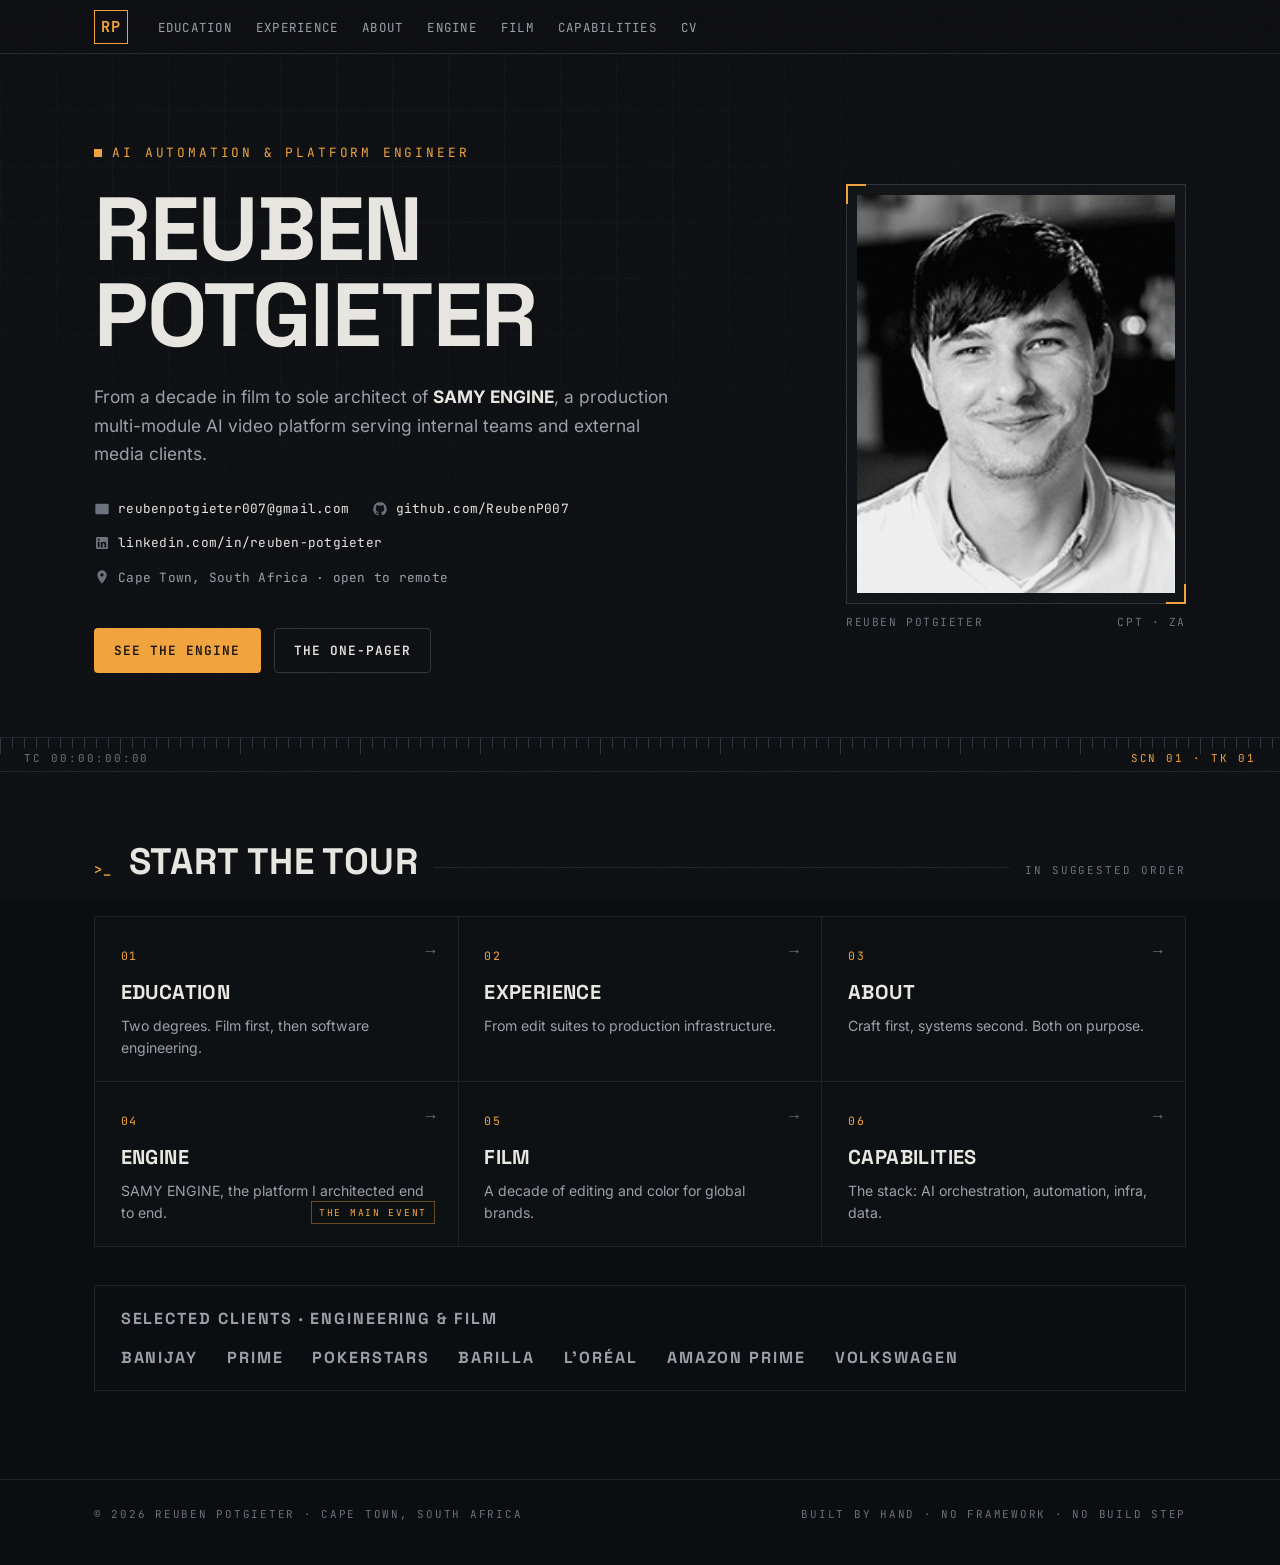
==== commit 354f9bc9: "feat: restructure as multi-page guided tour site Landing page teases; each category gets its own pag" ====
--- a/index.html
+++ b/index.html
@@ -3,15 +3,15 @@
 <head>
   <meta charset="utf-8">
   <meta name="viewport" content="width=device-width, initial-scale=1">
-  <title>Reuben Potgieter — AI Automation &amp; Platform Engineer</title>
-  <meta name="description" content="Reuben Potgieter — full-stack AI automation &amp; platform engineer. Sole architect of SAMY ENGINE, a production multi-module AI video platform. Cape Town, South Africa.">
+  <title>Reuben Potgieter · AI Automation &amp; Platform Engineer</title>
+  <meta name="description" content="Reuben Potgieter, full-stack AI automation and platform engineer. Sole architect of SAMY ENGINE, a production multi-module AI video platform. Cape Town, South Africa.">
   <!-- Discoverability OFF by default. To let recruiters/search find this page, delete the next line AND the Disallow in robots.txt. -->
   <meta name="robots" content="noindex">
   <meta name="color-scheme" content="dark">
   <meta name="theme-color" content="#0b0d10">
   <meta property="og:type" content="profile">
-  <meta property="og:title" content="Reuben Potgieter — AI Automation &amp; Platform Engineer">
-  <meta property="og:description" content="From a decade in film to sole architect of SAMY ENGINE — a production, multi-module AI video platform. Cape Town, South Africa.">
+  <meta property="og:title" content="Reuben Potgieter · AI Automation &amp; Platform Engineer">
+  <meta property="og:description" content="From a decade in film to sole architect of SAMY ENGINE, a production multi-module AI video platform. Cape Town, South Africa.">
   <link rel="icon" href="data:image/svg+xml,%3Csvg%20xmlns='http://www.w3.org/2000/svg'%20viewBox='0%200%2064%2064'%3E%3Crect%20width='64'%20height='64'%20rx='8'%20fill='%230b0d10'/%3E%3Crect%20x='4'%20y='4'%20width='56'%20height='56'%20rx='6'%20fill='none'%20stroke='%23f2a33c'%20stroke-width='2'/%3E%3Ctext%20x='32'%20y='42'%20font-family='monospace'%20font-size='26'%20font-weight='700'%20fill='%23f2a33c'%20text-anchor='middle'%3ERP%3C/text%3E%3C/svg%3E">
   <link rel="preload" href="assets/fonts/space-grotesk-var-latin.woff2" as="font" type="font/woff2" crossorigin>
   <link rel="preload" href="assets/fonts/inter-var-latin.woff2" as="font" type="font/woff2" crossorigin>
@@ -21,21 +21,18 @@
 <body>
   <a class="skip-link" href="#main">Skip to content</a>
 
-  <nav class="topnav" aria-label="Section navigation">
+  <nav class="topnav" aria-label="Site navigation">
     <div class="topnav__inner">
-      <a class="topnav__brand" href="#top" aria-label="Reuben Potgieter — top of page">RP</a>
+      <a class="topnav__brand" href="index.html" aria-label="Reuben Potgieter, home">RP</a>
       <ul class="topnav__links">
-        <li><a href="#samy">Engine</a></li>
-        <li><a href="#experience">Experience</a></li>
-        <li><a href="#skills">Capabilities</a></li>
-        <li><a href="#film">Film</a></li>
-        <li><a href="#about">About</a></li>
-        <li><a href="#education">Education</a></li>
+        <li><a href="education.html">Education</a></li>
+        <li><a href="experience.html">Experience</a></li>
+        <li><a href="about.html">About</a></li>
+        <li><a href="engine.html">Engine</a></li>
+        <li><a href="film.html">Film</a></li>
+        <li><a href="capabilities.html">Capabilities</a></li>
+        <li><a href="cv.html">CV</a></li>
       </ul>
-      <button type="button" class="btn btn--ghost topnav__pdf" data-print>
-        <svg class="ico" width="16" height="16" viewBox="0 0 24 24" aria-hidden="true"><path fill="currentColor" d="M8 16h8v2H8zm0-3h8v2H8zM6 2h9l5 5v13a2 2 0 0 1-2 2H6a2 2 0 0 1-2-2V4a2 2 0 0 1 2-2zm8 1.5V8h4.5z"/></svg>
-        Save PDF
-      </button>
     </div>
   </nav>
 
@@ -46,8 +43,8 @@
         <p class="hero__kicker"><span class="tick" aria-hidden="true"></span>AI Automation &amp; Platform Engineer</p>
         <h1 class="hero__name">Reuben<br>Potgieter</h1>
         <p class="hero__tagline">
-          From a decade in film to sole architect of <strong>SAMY&nbsp;ENGINE</strong> —
-          a production, multi-module AI video platform serving internal teams and
+          From a decade in film to sole architect of <strong>SAMY&nbsp;ENGINE</strong>,
+          a production multi-module AI video platform serving internal teams and
           external media clients.
         </p>
 
@@ -81,12 +78,12 @@
         </ul>
 
         <div class="hero__actions">
-          <a class="btn btn--primary" href="#samy">View the work</a>
-          <button type="button" class="btn btn--ghost" data-print>Save as PDF</button>
+          <a class="btn btn--primary" href="engine.html">See the engine</a>
+          <a class="btn btn--ghost" href="cv.html">The one-pager</a>
         </div>
       </div>
 
-      <figure class="hero__portrait" aria-hidden="false">
+      <figure class="hero__portrait">
         <div class="portrait__frame">
           <img class="portrait__img" src="assets/profile.jpg" width="380" height="475"
                alt="Portrait of Reuben Potgieter" loading="eager" decoding="async">
@@ -105,420 +102,70 @@
   </header>
 
   <main id="main">
-
-    <!-- ============================== 01 SAMY ENGINE ===================== -->
-    <section class="section" id="samy" aria-labelledby="samy-h">
+    <section class="section" aria-labelledby="tour-h">
       <header class="sec__head" data-reveal>
-        <span class="sec__num">01</span>
-        <h2 class="sec__title" id="samy-h">SAMY ENGINE</h2>
+        <span class="sec__num">&gt;_</span>
+        <h2 class="sec__title" id="tour-h">Start the tour</h2>
         <span class="sec__rule" aria-hidden="true"></span>
-        <span class="sec__note">CASE STUDY · 2022 → PRESENT</span>
+        <span class="sec__note">IN SUGGESTED ORDER</span>
       </header>
 
-      <p class="lede" data-reveal>
-        A production, multi-module AI video-production platform — automating footage
-        indexing, semantic clip search, compilation briefs, subtitle localisation and
-        audio mixing for internal teams and external media clients.
-        <strong>Sole architect and lead engineer</strong>: infrastructure, backend
-        automation, AI/LLM integration, data layer and client-facing frontends.
-      </p>
-
-      <div class="stats" data-reveal>
-        <div class="stat">
-          <span class="stat__value">07</span>
-          <span class="stat__label">modules in production</span>
-        </div>
-        <div class="stat">
-          <span class="stat__value">311</span>
-          <span class="stat__label">scene validation set for semantic search</span>
-        </div>
-        <div class="stat">
-          <span class="stat__value">02</span>
-          <span class="stat__label">customised external client deployments</span>
-        </div>
-        <div class="stat">
-          <span class="stat__value">00</span>
-          <span class="stat__label">downtime in full production infra migration</span>
-        </div>
+      <div class="guides" data-reveal>
+        <a class="guide" href="education.html">
+          <span class="guide__num">01</span>
+          <h3 class="guide__title">Education</h3>
+          <p>Two degrees. Film first, then software engineering.</p>
+          <span class="guide__arrow" aria-hidden="true">&rarr;</span>
+        </a>
+        <a class="guide" href="experience.html">
+          <span class="guide__num">02</span>
+          <h3 class="guide__title">Experience</h3>
+          <p>From edit suites to production infrastructure.</p>
+          <span class="guide__arrow" aria-hidden="true">&rarr;</span>
+        </a>
+        <a class="guide" href="about.html">
+          <span class="guide__num">03</span>
+          <h3 class="guide__title">About</h3>
+          <p>Craft first, systems second. Both on purpose.</p>
+          <span class="guide__arrow" aria-hidden="true">&rarr;</span>
+        </a>
+        <a class="guide" href="engine.html">
+          <span class="guide__num">04</span>
+          <h3 class="guide__title">Engine</h3>
+          <p>SAMY ENGINE, the platform I architected end to end.</p>
+          <span class="guide__arrow" aria-hidden="true">&rarr;</span>
+          <span class="guide__tag">THE MAIN EVENT</span>
+        </a>
+        <a class="guide" href="film.html">
+          <span class="guide__num">05</span>
+          <h3 class="guide__title">Film</h3>
+          <p>A decade of editing and color for global brands.</p>
+          <span class="guide__arrow" aria-hidden="true">&rarr;</span>
+        </a>
+        <a class="guide" href="capabilities.html">
+          <span class="guide__num">06</span>
+          <h3 class="guide__title">Capabilities</h3>
+          <p>The stack: AI orchestration, automation, infra, data.</p>
+          <span class="guide__arrow" aria-hidden="true">&rarr;</span>
+        </a>
       </div>
 
-      <figure class="diagram" data-reveal>
-        <div class="diagram__scroll">
-          <svg class="diagram__svg" viewBox="0 0 960 552" role="img"
-               aria-label="SAMY ENGINE architecture: footage flows through the Index module into structured scene data, then through the Compilation module into timeline data, which a human editor refines with Subtitle/Localisation and Sound Mix modules before delivery. Adjacent modules: Sonas AI UGC, Studio Intake, Capacity. Everything runs on a self-hosted infrastructure rail and a multi-provider AI model rail.">
-            <defs>
-              <pattern id="bp-grid" width="40" height="40" patternUnits="userSpaceOnUse">
-                <path d="M40 0H0v40" fill="none" class="d-grid"/>
-              </pattern>
-              <marker id="arr" viewBox="0 0 8 8" refX="7" refY="4" markerWidth="7" markerHeight="7" orient="auto-start-reverse">
-                <path d="M0 0L8 4L0 8z" class="d-arrow"/>
-              </marker>
-            </defs>
-
-            <rect x="1" y="1" width="958" height="550" class="d-frame"/>
-            <rect x="1" y="1" width="958" height="550" fill="url(#bp-grid)"/>
-
-            <!-- legend -->
-            <g class="d-legend">
-              <rect x="30" y="24" width="10" height="10" class="d-sw d-sw--ai"/>
-              <text x="48" y="33">AI MODULE</text>
-              <rect x="140" y="24" width="10" height="10" class="d-sw d-sw--human"/>
-              <text x="158" y="33">HUMAN IN THE LOOP</text>
-              <rect x="312" y="24" width="10" height="10" class="d-sw d-sw--data"/>
-              <text x="330" y="33">DATA ARTIFACT</text>
-              <text x="930" y="33" text-anchor="end" class="d-legend__id">SAMY ENGINE — SYSTEM MAP</text>
-            </g>
-
-            <!-- row A: ingest pipeline -->
-            <g class="d-node d-node--data">
-              <rect x="30" y="70" width="128" height="52" rx="3"/>
-              <text x="94" y="100">CONTENT POOL</text>
-            </g>
-            <line x1="158" y1="96" x2="196" y2="96" class="d-flow" marker-end="url(#arr)"/>
-            <g class="d-node d-node--ai">
-              <rect x="200" y="70" width="120" height="52" rx="3"/>
-              <text x="260" y="100">INDEX</text>
-            </g>
-            <text x="260" y="138" class="d-sub">LONG-FORM · RAW · SHORT-FORM</text>
-            <line x1="320" y1="96" x2="358" y2="96" class="d-flow" marker-end="url(#arr)"/>
-            <g class="d-node d-node--data">
-              <rect x="362" y="70" width="128" height="52" rx="3"/>
-              <text x="426" y="100">SCENE DATA</text>
-            </g>
-            <line x1="490" y1="96" x2="528" y2="96" class="d-flow" marker-end="url(#arr)"/>
-            <g class="d-node d-node--ai">
-              <rect x="532" y="70" width="140" height="52" rx="3"/>
-              <text x="602" y="100">COMPILATION</text>
-            </g>
-            <text x="602" y="138" class="d-sub">SPOTTING · BEST OF · ASSEMBLY · SCRIPTING</text>
-            <line x1="672" y1="96" x2="710" y2="96" class="d-flow" marker-end="url(#arr)"/>
-            <g class="d-node d-node--data">
-              <rect x="714" y="70" width="140" height="52" rx="3"/>
-              <text x="784" y="100">TIMELINE DATA</text>
-            </g>
-
-            <!-- elbow: timeline data down to edit -->
-            <path d="M784 122v36H125v28" fill="none" class="d-flow" marker-end="url(#arr)"/>
-
-            <!-- row B: finishing pipeline -->
-            <g class="d-node d-node--human">
-              <rect x="30" y="190" width="190" height="52" rx="3"/>
-              <text x="125" y="220">EDIT — HUMAN</text>
-            </g>
-            <line x1="220" y1="216" x2="266" y2="216" class="d-flow" marker-end="url(#arr)"/>
-            <g class="d-node d-node--ai">
-              <rect x="270" y="190" width="180" height="52" rx="3"/>
-              <text x="360" y="220">SUBTITLE / LOCALISE</text>
-            </g>
-            <line x1="450" y1="216" x2="496" y2="216" class="d-flow" marker-end="url(#arr)"/>
-            <g class="d-node d-node--ai">
-              <rect x="500" y="190" width="130" height="52" rx="3"/>
-              <text x="565" y="220">SOUND MIX</text>
-            </g>
-            <line x1="630" y1="216" x2="676" y2="216" class="d-flow" marker-end="url(#arr)"/>
-            <g class="d-node d-node--human">
-              <rect x="680" y="190" width="130" height="52" rx="3"/>
-              <text x="745" y="220">DELIVERY</text>
-            </g>
-
-            <!-- row C: adjacent modules + note -->
-            <text x="30" y="298" class="d-rowlabel">ADJACENT MODULES</text>
-            <g class="d-node d-node--ai">
-              <rect x="30" y="310" width="150" height="48" rx="3"/>
-              <text x="105" y="338">SONAS — AI UGC</text>
-            </g>
-            <g class="d-node d-node--ai">
-              <rect x="210" y="310" width="160" height="48" rx="3"/>
-              <text x="290" y="338">STUDIO INTAKE</text>
-            </g>
-            <text x="290" y="374" class="d-sub">SLACK → SHEETS → N8N → LINEAR</text>
-            <g class="d-node d-node--ai">
-              <rect x="400" y="310" width="130" height="48" rx="3"/>
-              <text x="465" y="338">CAPACITY</text>
-            </g>
-            <g class="d-note">
-              <line x1="590" y1="306" x2="590" y2="362" class="d-note__bar"/>
-              <text x="604" y="322">MODULE-ISOLATED BY DESIGN —</text>
-              <text x="604" y="338">CLIENT-SPECIFIC LOGIC NEVER</text>
-              <text x="604" y="354">CROSS-CONTAMINATES SHARED PIPELINES.</text>
-            </g>
-
-            <!-- rails -->
-            <g class="d-rail">
-              <rect x="30" y="408" width="900" height="46" rx="3"/>
-              <text x="48" y="436" class="d-rail__label">INFRA</text>
-              <text x="480" y="436" text-anchor="middle" class="d-rail__items">HETZNER · DOCKER / UBUNTU · TRAEFIK · CLOUDFLARE · N8N · SUPABASE / POSTGRES · GCS</text>
-            </g>
-            <g class="d-rail">
-              <rect x="30" y="474" width="900" height="46" rx="3"/>
-              <text x="48" y="502" class="d-rail__label">MODELS</text>
-              <text x="480" y="502" text-anchor="middle" class="d-rail__items">GEMINI · CLAUDE (OPENROUTER) · ELEVENLABS STT · LOCAL: GEMMA / WHISPER LARGE-V3</text>
-            </g>
-          </svg>
-        </div>
-        <figcaption class="diagram__caption">
-          System map — talent &times; machine. AI modules do the repetitive interpretation at scale;
-          humans stay in the loop where craft decides the cut.
-        </figcaption>
-      </figure>
-
-      <div class="modules" data-reveal>
-        <article class="module">
-          <header><span class="module__id">M-01</span><h3 class="module__title">Index</h3></header>
-          <p>AI interpretation of raw footage at archive scale — timecoded scene data,
-             descriptions and searchable criteria a human could never label by hand.</p>
-        </article>
-        <article class="module">
-          <header><span class="module__id">M-02</span><h3 class="module__title">Compilation</h3></header>
-          <p>Conversational briefing over indexed footage — outputs edit-ready sequence
-             data and eliminates manual spotting entirely.</p>
-        </article>
-        <article class="module">
-          <header><span class="module__id">M-03</span><h3 class="module__title">Subtitle / Localisation</h3></header>
-          <p>Context-aware subtitles and translations — local slang, client grammar,
-             market-sensitive phrasing — delivered at multi-market scale.</p>
-        </article>
-        <article class="module">
-          <header><span class="module__id">M-04</span><h3 class="module__title">Sonas — AI UGC</h3></header>
-          <p>A fully AI-generated digital creator: a production testbed for AI-native
-             social content and human–machine creative workflows.</p>
-        </article>
-        <article class="module">
-          <header><span class="module__id">M-05</span><h3 class="module__title">Sound Mix</h3></header>
-          <p>Automated audio post — consistent, brief-driven mixes for high-volume
-             output without a mixing bottleneck.</p>
-        </article>
-        <article class="module">
-          <header><span class="module__id">M-06</span><h3 class="module__title">Studio Intake</h3></header>
-          <p>End-to-end intake automation: Slack &rarr; Google Sheets staging &rarr; n8n &rarr;
-             Linear as the single system of record.</p>
-        </article>
-        <article class="module">
-          <header><span class="module__id">M-07</span><h3 class="module__title">Capacity</h3></header>
-          <p>Studio workload and resource planning across the module pipeline.</p>
-        </article>
-        <div class="module module--filler" aria-hidden="true">
-          <span class="module__filler-label">TALENT &times; MACHINE</span>
-        </div>
+      <div class="wordmarks" data-reveal aria-label="Selected clients">
+        <span class="wordmarks__label">SELECTED CLIENTS · ENGINEERING &amp; FILM</span>
+        <span>Banijay</span>
+        <span>Prime</span>
+        <span>PokerStars</span>
+        <span>Barilla</span>
+        <span>L'Or&eacute;al</span>
+        <span>Amazon Prime</span>
+        <span>Volkswagen</span>
       </div>
-
-      <div class="clients" data-reveal>
-        <article class="client">
-          <header class="client__head">
-            <h3 class="client__name">Banijay</h3>
-            <span class="client__tag">CUSTOMISED FORK</span>
-          </header>
-          <p>Forked, customised deployment for the international media group — a
-             per-client customisation log keeps the fork honest against mainline.</p>
-        </article>
-        <article class="client">
-          <header class="client__head">
-            <h3 class="client__name">Prime</h3>
-            <span class="client__tag">AIR-GAPPED / ON-PREM</span>
-          </header>
-          <p>Architected an air-gapped, on-prem spec for a security-sensitive client —
-             fully local models (Gemma, Whisper Large-v3), zero external API calls.</p>
-        </article>
-      </div>
-
-      <div class="fieldnotes" data-reveal>
-        <h3 class="fieldnotes__title">Field notes</h3>
-        <ul class="fieldnotes__list">
-          <li><span class="fn__marker">FN-01</span>Two-key idempotency — stable identity + content hash — with dedup views, so
-              production workflows never process the same job twice.</li>
-          <li><span class="fn__marker">FN-02</span>Dynamic per-job model routing across Gemini, Claude (via OpenRouter) and
-              ElevenLabs STT, with explicit MAX_TOKENS / <code>finishReason</code> safeguards and
-              endpoint-correct thinking config.</li>
-          <li><span class="fn__marker">FN-03</span>Semantic scene search validated on a 311-scene set: 100% recall (~65%
-              precision) on one query class, 93% recall on another — real footage, honest numbers.</li>
-          <li><span class="fn__marker">FN-04</span>Zero-loss production migration Hostinger &rarr; Hetzner: Cloudflare DNS cutover
-              (proxied/direct split), block-storage volumes, Traefik across dev / sandbox / prod.</li>
-          <li><span class="fn__marker">FN-05</span>Closed the Docker-bypasses-UFW gap with network-level Hetzner Cloud Firewall
-              rules; hardened self-hosted n8n on Docker/Ubuntu with managed TLS.</li>
-          <li><span class="fn__marker">FN-06</span>Multi-tenant Supabase/Postgres schemas with per-client isolation,
-              upsert/conflict strategies, and Google Sheets as an operational, client-facing data layer.</li>
-        </ul>
-      </div>
-    </section>
-
-    <!-- ============================== 02 EXPERIENCE ====================== -->
-    <section class="section" id="experience" aria-labelledby="exp-h">
-      <header class="sec__head" data-reveal>
-        <span class="sec__num">02</span>
-        <h2 class="sec__title" id="exp-h">Experience</h2>
-        <span class="sec__rule" aria-hidden="true"></span>
-        <span class="sec__note">2015 → PRESENT</span>
-      </header>
-
-      <article class="role" data-reveal>
-        <header class="role__head">
-          <div>
-            <h3 class="role__title">AI Workflow Developer <span class="role__at">·</span> <span class="role__org">Team5pm</span></h3>
-            <p class="role__meta">Cape Town · grew from Senior Video Editor / Content Creative / IT Specialist into full-stack AI automation</p>
-          </div>
-          <p class="role__dates">APR 2022 — PRESENT</p>
-        </header>
-        <p class="role__scope">
-          Sole architect and lead engineer of <strong>SAMY&nbsp;ENGINE</strong> — full case
-          study above. Joined when the company was three people; helped scale it to twenty.
-        </p>
-        <ul class="bullets">
-          <li><strong>Engineering practice:</strong> administered the GitHub org — branch-protection
-              rulesets, PR/approval gates, main/dev/sandbox flow — and ran a 12-project Linear
-              workspace as the single system of record.</li>
-          <li><strong>Agentic tooling:</strong> built MCP integrations driving n8n, Supabase and
-              Linear programmatically.</li>
-          <li><strong>Automation at scale:</strong> engineered production n8n workflows to be
-              deterministic, schema-stable and idempotent.</li>
-          <li><strong>Ownership:</strong> owned stack, roadmap and delivery end to end — from
-              Hetzner firewall rules to client-facing frontends.</li>
-        </ul>
-      </article>
-
-      <article class="role" data-reveal>
-        <header class="role__head">
-          <div>
-            <h3 class="role__title">Editor &amp; Colorist <span class="role__at">·</span> <span class="role__org">Penguin Films</span></h3>
-          </div>
-          <p class="role__dates">JAN 2020 — JAN 2022</p>
-        </header>
-        <ul class="bullets">
-          <li>Editor, colorist and graphics across broadcast and social content — elevating visual
-              quality and delivering high-impact projects on tight schedules.</li>
-        </ul>
-      </article>
-
-      <article class="role" data-reveal>
-        <header class="role__head">
-          <div><h3 class="role__title">Earlier — creative &amp; entrepreneurial</h3></div>
-          <p class="role__dates">2015 — 2021</p>
-        </header>
-        <ul class="bullets">
-          <li><strong>Reuson Studios</strong> — Cinematographer / Director / Editor / Producer:
-              music videos, advertisements and brand content.</li>
-          <li><strong>Vapeseid (Pty) Ltd</strong> — Co-founder: co-founded a manufacturing startup,
-              leading product design and marketing.</li>
-        </ul>
-      </article>
-    </section>
-
-    <!-- ============================== 03 CAPABILITIES ==================== -->
-    <section class="section" id="skills" aria-labelledby="skills-h">
-      <header class="sec__head" data-reveal>
-        <span class="sec__num">03</span>
-        <h2 class="sec__title" id="skills-h">Capabilities</h2>
-        <span class="sec__rule" aria-hidden="true"></span>
-        <span class="sec__note">STACK &amp; PRACTICE</span>
-      </header>
-
-      <div class="skills" data-reveal>
-        <div class="skillgroup">
-          <h3 class="skillgroup__label">Languages</h3>
-          <ul class="chips"><li>JavaScript (Node.js)</li><li>Python</li><li>SQL</li><li>Bash</li></ul>
-        </div>
-        <div class="skillgroup">
-          <h3 class="skillgroup__label">AI / ML</h3>
-          <ul class="chips"><li>LLM orchestration</li><li>Prompt engineering</li><li>Semantic search</li><li>Gemini</li><li>Claude</li><li>ElevenLabs (STT)</li><li>Local models (Gemma, Whisper)</li></ul>
-        </div>
-        <div class="skillgroup">
-          <h3 class="skillgroup__label">Automation</h3>
-          <ul class="chips"><li>n8n (advanced)</li><li>MCP / agentic tooling</li></ul>
-        </div>
-        <div class="skillgroup">
-          <h3 class="skillgroup__label">Cloud &amp; Infra</h3>
-          <ul class="chips"><li>Hetzner</li><li>Google Cloud Storage</li><li>Docker</li><li>Linux / Ubuntu</li><li>Traefik</li><li>Cloudflare</li><li>Netlify</li></ul>
-        </div>
-        <div class="skillgroup">
-          <h3 class="skillgroup__label">Data</h3>
-          <ul class="chips"><li>Supabase / PostgreSQL</li><li>Schema design</li><li>Idempotency</li><li>Google Sheets API</li></ul>
-        </div>
-        <div class="skillgroup">
-          <h3 class="skillgroup__label">DevOps</h3>
-          <ul class="chips"><li>Server migration</li><li>Reverse proxy</li><li>Firewall / network security</li><li>Multi-env deploys</li><li>GitHub org admin &amp; branch protection</li></ul>
-        </div>
-        <div class="skillgroup">
-          <h3 class="skillgroup__label">Tools</h3>
-          <ul class="chips"><li>Git</li><li>WSL2</li><li>Linear</li><li>Slack</li><li>Claude Code</li></ul>
-        </div>
-      </div>
-    </section>
-
-    <!-- ============================== 04 FILM ============================ -->
-    <section class="section" id="film" aria-labelledby="film-h">
-      <header class="sec__head" data-reveal>
-        <span class="sec__num">04</span>
-        <h2 class="sec__title" id="film-h">Film</h2>
-        <span class="sec__rule" aria-hidden="true"></span>
-        <span class="sec__note">THE CREATIVE FOUNDATION</span>
-      </header>
-
-      <div class="film" data-reveal>
-        <p class="film__body">
-          Nearly a decade of editing, color and post-production — for clients including
-          <strong>Amazon Prime</strong>, <strong>PokerStars</strong> and
-          <strong>Volkswagen</strong>. The craft the engineering grew out of: I build
-          automation for editors because I was one.
-        </p>
-        <div class="film__actions">
-          <a class="btn btn--primary" href="https://youtu.be/Dz4N4lQIktI" rel="noopener" target="_blank">Watch showreel</a>
-          <a class="btn btn--ghost" href="https://reubenpotgieter.my.canva.site/" rel="noopener" target="_blank">Creative portfolio</a>
-        </div>
-      </div>
-    </section>
-
-    <!-- ============================== 05 ABOUT =========================== -->
-    <section class="section" id="about" aria-labelledby="about-h">
-      <header class="sec__head" data-reveal>
-        <span class="sec__num">05</span>
-        <h2 class="sec__title" id="about-h">About</h2>
-        <span class="sec__rule" aria-hidden="true"></span>
-        <span class="sec__note">THE STORY</span>
-      </header>
-
-      <div class="prose" data-reveal>
-        <p>
-          I'm a self-directed engineer who moved from nearly a decade in media production into
-          full-stack AI automation. I hold two degrees — film and software engineering — and the
-          blend shows in how I work: product-minded about the output, rigorous about the system
-          underneath.
-        </p>
-        <p>
-          I joined Team5pm when it was three people and helped scale it to twenty, so I'm
-          comfortable owning ambiguous problems end to end — and finishing what I start.
-        </p>
-      </div>
-    </section>
-
-    <!-- ============================== 06 EDUCATION ======================= -->
-    <section class="section" id="education" aria-labelledby="edu-h">
-      <header class="sec__head" data-reveal>
-        <span class="sec__num">06</span>
-        <h2 class="sec__title" id="edu-h">Education</h2>
-        <span class="sec__rule" aria-hidden="true"></span>
-        <span class="sec__note">&amp; LANGUAGES</span>
-      </header>
-
-      <ul class="edu" data-reveal>
-        <li class="edu__item">
-          <div><span class="edu__qual">BSc Software Engineering</span> <span class="edu__org">Eduvos</span></div>
-          <span class="edu__year">2023</span>
-        </li>
-        <li class="edu__item">
-          <div><span class="edu__qual">BA Film Studies</span> <span class="edu__org">City Varsity</span> <span class="edu__note">— Major: Cinematography &amp; Editing</span></div>
-          <span class="edu__year">2018</span>
-        </li>
-        <li class="edu__item">
-          <div><span class="edu__qual">Matric</span> <span class="edu__org">Curro Mossel Bay</span></div>
-          <span class="edu__year">2013</span>
-        </li>
-      </ul>
-      <p class="edu__langs" data-reveal><strong>Languages:</strong> English, Afrikaans &nbsp;·&nbsp; <strong>References:</strong> available on request</p>
     </section>
   </main>
 
   <footer class="foot">
     <div class="foot__inner">
-      <p>© <span data-year>2026</span> REUBEN POTGIETER — CAPE TOWN, SOUTH AFRICA</p>
+      <p>© <span data-year>2026</span> REUBEN POTGIETER · CAPE TOWN, SOUTH AFRICA</p>
       <p class="foot__note">BUILT BY HAND · NO FRAMEWORK · NO BUILD STEP</p>
     </div>
   </footer>
--- a/styles.css
+++ b/styles.css
@@ -1,5 +1,5 @@
 /* ===========================================================================
-   Reuben Potgieter — CV / portfolio
+   Reuben Potgieter · CV / portfolio
    Cinematic × systems. Plain CSS, no build step. Dark by design; print = light.
    =========================================================================== */
 
@@ -160,6 +160,7 @@
   padding: .4rem .65rem;
 }
 .topnav__links a:hover { color: var(--amber); text-decoration: none; }
+.topnav__links a.is-active { color: var(--amber); }
 .topnav__pdf { margin-left: auto; }
 
 /* ---------- Buttons ----------------------------------------------------- */
@@ -522,7 +523,6 @@
 /* ---------- Modules ----------------------------------------------------- */
 .modules {
   display: grid;
-  grid-template-columns: repeat(auto-fill, minmax(240px, 1fr));
   gap: 1px;
   background: var(--border);
   border: 1px solid var(--border);
@@ -557,19 +557,10 @@
   color: var(--muted);
   line-height: 1.6;
 }
-.module--filler {
-  background:
-    repeating-linear-gradient(-45deg, var(--border) 0 1px, transparent 1px 9px),
-    var(--bg-2);
-  display: grid;
-  align-items: end;
-}
-.module__filler-label {
-  font-family: var(--font-mono);
-  font-size: .64rem;
-  letter-spacing: .22em;
-  color: var(--faint);
-}
+/* 10 modules: column counts chosen so the grid always fills evenly (5/2/1) */
+.modules { grid-template-columns: repeat(5, 1fr); }
+@media (max-width: 1100px) { .modules { grid-template-columns: repeat(2, 1fr); } }
+@media (max-width: 560px) { .modules { grid-template-columns: 1fr; } }
 
 /* ---------- Clients ----------------------------------------------------- */
 .clients {
@@ -783,6 +774,204 @@
   color: var(--faint);
 }
 .foot__note { color: var(--faint); }
+
+/* ---------- Page header (subpages) --------------------------------------- */
+.pagehead {
+  max-width: var(--maxw);
+  margin: 0 auto;
+  padding: 4rem 1.5rem 0;
+}
+.pagehead__kicker {
+  margin: 0 0 1rem;
+  font-family: var(--font-mono);
+  font-size: .8rem;
+  letter-spacing: .22em;
+  color: var(--amber);
+  display: flex;
+  align-items: center;
+}
+.pagehead__title {
+  margin: 0;
+  font-family: var(--font-display);
+  font-weight: 700;
+  font-size: clamp(2.4rem, 6vw, 4rem);
+  line-height: 1;
+  letter-spacing: -.01em;
+  text-transform: uppercase;
+}
+.pagehead__note {
+  margin: 1rem 0 0;
+  font-family: var(--font-mono);
+  font-size: .7rem;
+  letter-spacing: .18em;
+  color: var(--faint);
+}
+.pagehead__rule {
+  border: 0;
+  border-top: 1px solid var(--border);
+  margin: 2rem 0 0;
+}
+
+/* ---------- Landing guide cards ------------------------------------------ */
+.guides {
+  display: grid;
+  grid-template-columns: repeat(3, 1fr);
+  gap: 1px;
+  background: var(--border);
+  border: 1px solid var(--border);
+}
+@media (max-width: 900px) { .guides { grid-template-columns: repeat(2, 1fr); } }
+@media (max-width: 560px) { .guides { grid-template-columns: 1fr; } }
+.guide {
+  position: relative;
+  display: block;
+  background: var(--bg-2);
+  padding: 1.5rem 1.6rem 1.4rem;
+  text-decoration: none;
+  color: var(--text);
+  transition: background-color .2s ease;
+}
+.guide:hover { background: var(--surface-2); text-decoration: none; }
+.guide__num {
+  font-family: var(--font-mono);
+  font-size: .72rem;
+  letter-spacing: .14em;
+  color: var(--amber);
+}
+.guide__title {
+  margin: .5rem 0 .4rem;
+  font-family: var(--font-display);
+  font-weight: 700;
+  font-size: 1.25rem;
+  letter-spacing: .02em;
+  text-transform: uppercase;
+}
+.guide p {
+  margin: 0;
+  font-size: .88rem;
+  color: var(--muted);
+  line-height: 1.55;
+  max-width: 34ch;
+}
+.guide__arrow {
+  position: absolute;
+  top: 1.3rem;
+  right: 1.4rem;
+  font-family: var(--font-mono);
+  color: var(--faint);
+  transition: color .2s ease, transform .2s ease;
+}
+.guide:hover .guide__arrow { color: var(--amber); transform: translateX(4px); }
+.guide__tag {
+  position: absolute;
+  bottom: 1.35rem;
+  right: 1.4rem;
+  font-family: var(--font-mono);
+  font-size: .6rem;
+  letter-spacing: .18em;
+  color: var(--amber);
+  border: 1px solid color-mix(in srgb, var(--amber) 40%, transparent);
+  padding: .18rem .45rem;
+}
+
+/* ---------- Next nudge ---------------------------------------------------- */
+.nudge {
+  display: flex;
+  align-items: baseline;
+  gap: 1.2rem;
+  margin-top: 3.2rem;
+  padding: 1.5rem 1.8rem;
+  border: 1px solid var(--border-strong);
+  text-decoration: none;
+  color: var(--text);
+  transition: border-color .2s ease, background-color .2s ease;
+}
+.nudge:hover { border-color: var(--amber); background: var(--amber-soft); text-decoration: none; }
+.nudge__label {
+  font-family: var(--font-mono);
+  font-size: .68rem;
+  letter-spacing: .22em;
+  color: var(--faint);
+}
+.nudge__title {
+  font-family: var(--font-display);
+  font-weight: 700;
+  font-size: 1.3rem;
+  letter-spacing: .02em;
+  text-transform: uppercase;
+}
+.nudge__arrow {
+  margin-left: auto;
+  font-family: var(--font-mono);
+  font-size: 1.1rem;
+  color: var(--amber);
+  transition: transform .2s ease;
+}
+.nudge:hover .nudge__arrow { transform: translateX(6px); }
+
+/* ---------- Work gallery -------------------------------------------------- */
+.gallery {
+  display: grid;
+  grid-template-columns: repeat(2, 1fr);
+  gap: 1.4rem;
+  margin-bottom: 2.6rem;
+}
+@media (max-width: 720px) { .gallery { grid-template-columns: 1fr; } }
+.shot { margin: 0; }
+.shot__frame {
+  position: relative;
+  border: 1px solid var(--border-strong);
+  padding: 8px;
+  background: var(--bg-2);
+}
+.shot__frame::before,
+.shot__frame::after {
+  content: "";
+  position: absolute;
+  width: 14px; height: 14px;
+  border-color: var(--amber);
+  border-style: solid;
+}
+.shot__frame::before { top: -1px; left: -1px; border-width: 2px 0 0 2px; }
+.shot__frame::after { bottom: -1px; right: -1px; border-width: 0 2px 2px 0; }
+.shot__frame img { display: block; width: 100%; height: auto; }
+.shot__caption {
+  display: flex;
+  justify-content: space-between;
+  gap: 1rem;
+  margin-top: .55rem;
+  font-family: var(--font-mono);
+  font-size: .68rem;
+  letter-spacing: .1em;
+  color: var(--faint);
+}
+.shot__caption strong { color: var(--muted); font-weight: 600; letter-spacing: .14em; }
+
+/* ---------- Client wordmarks ---------------------------------------------- */
+.wordmarks {
+  margin-top: 2.4rem;
+  border: 1px solid var(--border);
+  padding: 1.2rem 1.6rem;
+  display: flex;
+  flex-wrap: wrap;
+  align-items: baseline;
+  gap: .8rem 1.8rem;
+}
+.wordmarks__label {
+  font-family: var(--font-mono);
+  font-size: .62rem;
+  letter-spacing: .2em;
+  color: var(--faint);
+  width: 100%;
+}
+.wordmarks span {
+  font-family: var(--font-display);
+  font-weight: 700;
+  font-size: 1rem;
+  letter-spacing: .12em;
+  text-transform: uppercase;
+  color: var(--muted);
+}
 
 /* ---------- Reveal on scroll (progressive enhancement) ------------------ */
 @media (prefers-reduced-motion: no-preference) {
@@ -808,14 +997,16 @@
   .fieldnotes__list { columns: 1; }
 }
 @media (max-width: 620px) {
-  .topnav__links { display: none; }
+  .topnav__inner { padding: .5rem .9rem; gap: .6rem; }
+  .topnav__links a { font-size: .62rem; padding: .3rem .4rem; letter-spacing: .06em; }
+  .topnav__pdf { display: none; }
   .sec__note { display: none; }
   .section { padding: 3rem 1.25rem 1.8rem; }
   .film { padding: 1.4rem 1.3rem; }
 }
 
 /* ===========================================================================
-   Print / PDF — clean, ink-friendly, light, single column, no chrome.
+   Print / PDF: clean, ink-friendly, light, single column, no chrome.
    =========================================================================== */
 @media print {
   :root {
@@ -849,7 +1040,9 @@
   .stats { grid-template-columns: repeat(4, 1fr); margin-bottom: 1.2rem; }
   .modules { grid-template-columns: repeat(3, 1fr); }
   .stat, .module { border: 1px solid #ccc; }
-  .module--filler { display: none; }
+  .nudge, .guides, .gallery, .wordmarks, .pagehead__rule { display: none !important; }
+  .pagehead { margin: 0; padding: 0 0 .6rem; }
+  .pagehead__title { font-size: 20pt; }
   .stat { padding: .6rem .8rem; }
   .stat::before { display: none; }
   .stat__value { font-size: 1.5rem; }
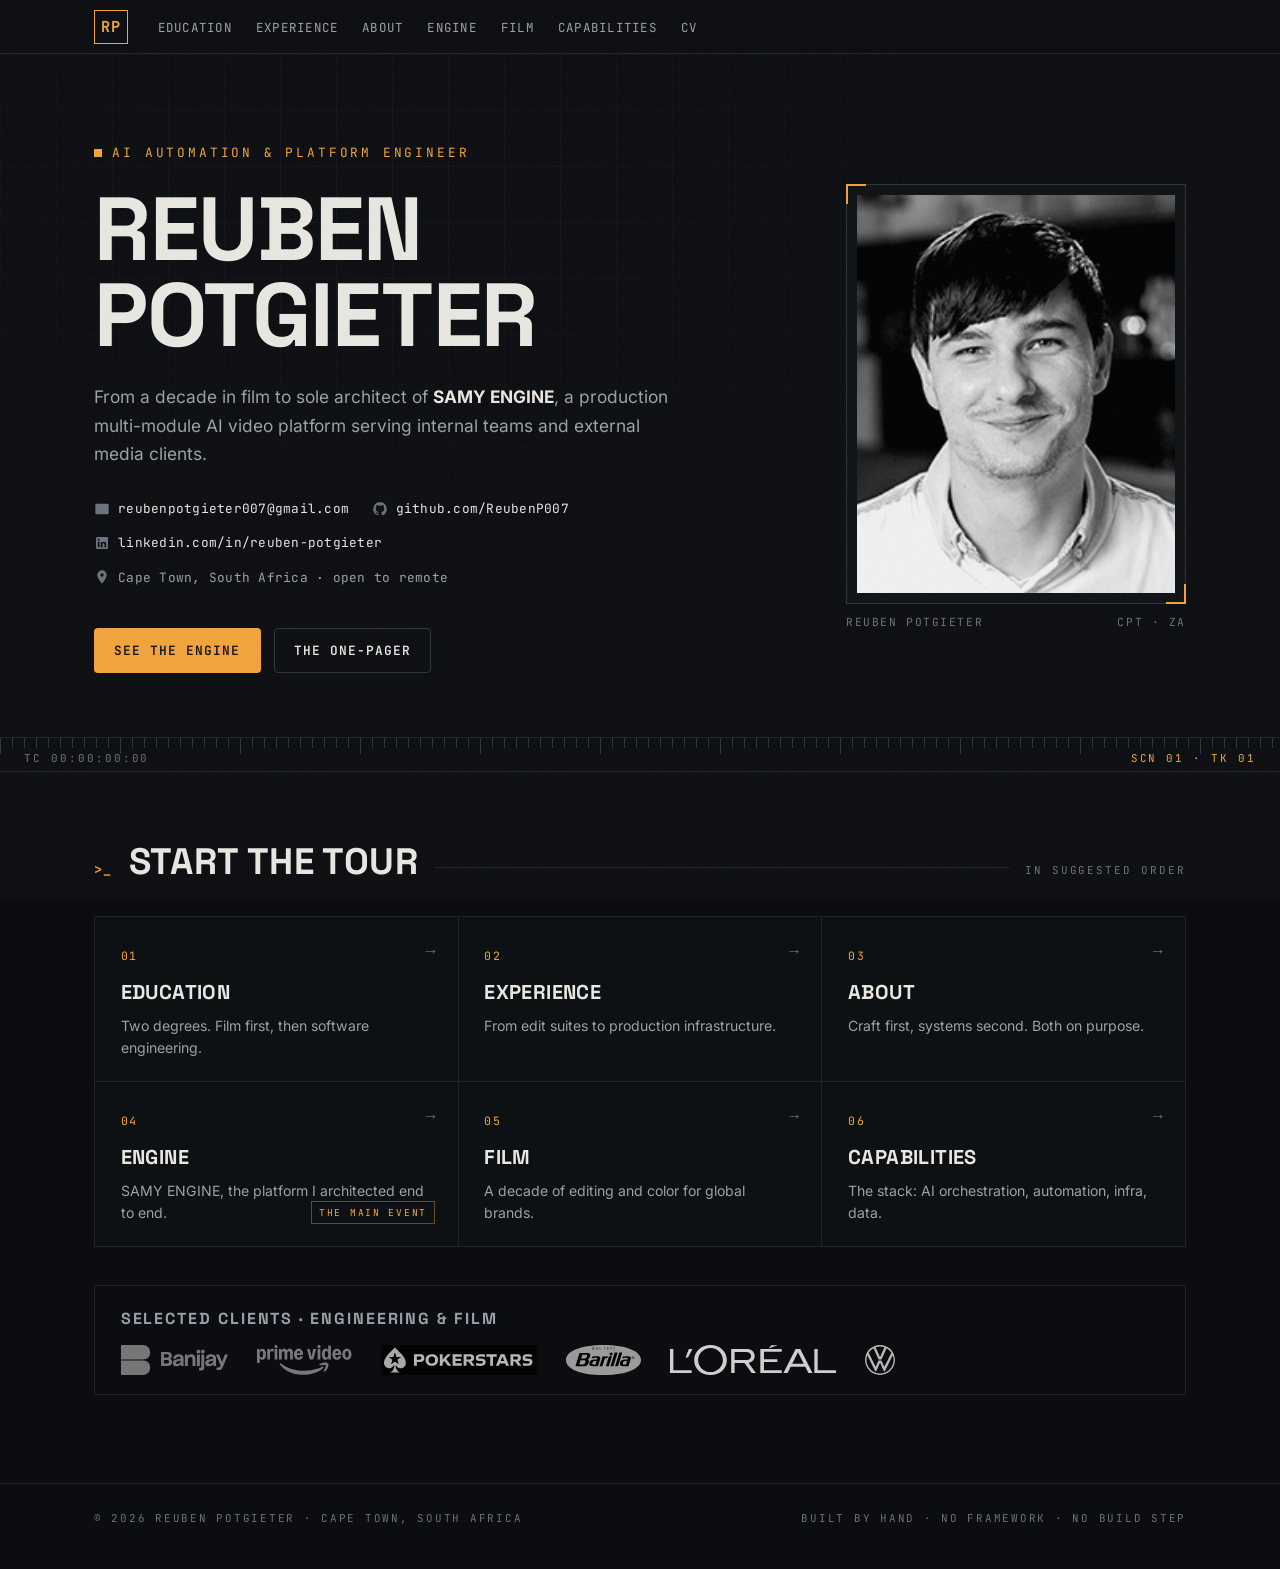
==== commit 659973ce: "feat: client logo strip and story video Official brand marks (Banijay, Prime Video, PokerStars, Bari" ====
--- a/index.html
+++ b/index.html
@@ -152,13 +152,12 @@
 
       <div class="wordmarks" data-reveal aria-label="Selected clients">
         <span class="wordmarks__label">SELECTED CLIENTS · ENGINEERING &amp; FILM</span>
-        <span>Banijay</span>
-        <span>Prime</span>
-        <span>PokerStars</span>
-        <span>Barilla</span>
-        <span>L'Or&eacute;al</span>
-        <span>Amazon Prime</span>
-        <span>Volkswagen</span>
+        <img src="assets/logos/logo-banijay.svg" alt="Banijay" loading="lazy">
+        <img src="assets/logos/logo-prime-video.svg" alt="Prime Video" loading="lazy">
+        <img src="assets/logos/logo-pokerstars.svg" alt="PokerStars" loading="lazy">
+        <img src="assets/logos/logo-barilla.svg" alt="Barilla" loading="lazy">
+        <img src="assets/logos/logo-loreal.svg" alt="L'Or&eacute;al" loading="lazy">
+        <img src="assets/logos/logo-volkswagen.svg" alt="Volkswagen" loading="lazy">
       </div>
     </section>
   </main>
--- a/styles.css
+++ b/styles.css
@@ -972,6 +972,51 @@
   text-transform: uppercase;
   color: var(--muted);
 }
+.wordmarks img {
+  height: 30px;
+  width: auto;
+  filter: grayscale(1) invert(1);
+  opacity: .8;
+  transition: opacity .2s ease;
+}
+.wordmarks img:hover { opacity: 1; }
+
+/* ---------- Video frame --------------------------------------------------- */
+.videoframe { margin: 0 0 2.4rem; }
+.videoframe__box {
+  position: relative;
+  border: 1px solid var(--border-strong);
+  padding: 8px;
+  background: var(--bg-2);
+}
+.videoframe__box::before,
+.videoframe__box::after {
+  content: "";
+  position: absolute;
+  width: 14px; height: 14px;
+  border-color: var(--amber);
+  border-style: solid;
+}
+.videoframe__box::before { top: -1px; left: -1px; border-width: 2px 0 0 2px; }
+.videoframe__box::after { bottom: -1px; right: -1px; border-width: 0 2px 2px 0; }
+.videoframe__box iframe {
+  display: block;
+  width: 100%;
+  aspect-ratio: 16 / 9;
+  border: 0;
+  background: #000;
+}
+.videoframe__caption {
+  display: flex;
+  justify-content: space-between;
+  gap: 1rem;
+  margin-top: .55rem;
+  font-family: var(--font-mono);
+  font-size: .68rem;
+  letter-spacing: .1em;
+  color: var(--faint);
+}
+.videoframe__caption strong { color: var(--muted); font-weight: 600; letter-spacing: .14em; }
 
 /* ---------- Reveal on scroll (progressive enhancement) ------------------ */
 @media (prefers-reduced-motion: no-preference) {
@@ -1040,7 +1085,7 @@
   .stats { grid-template-columns: repeat(4, 1fr); margin-bottom: 1.2rem; }
   .modules { grid-template-columns: repeat(3, 1fr); }
   .stat, .module { border: 1px solid #ccc; }
-  .nudge, .guides, .gallery, .wordmarks, .pagehead__rule { display: none !important; }
+  .nudge, .guides, .gallery, .wordmarks, .videoframe, .pagehead__rule { display: none !important; }
   .pagehead { margin: 0; padding: 0 0 .6rem; }
   .pagehead__title { font-size: 20pt; }
   .stat { padding: .6rem .8rem; }
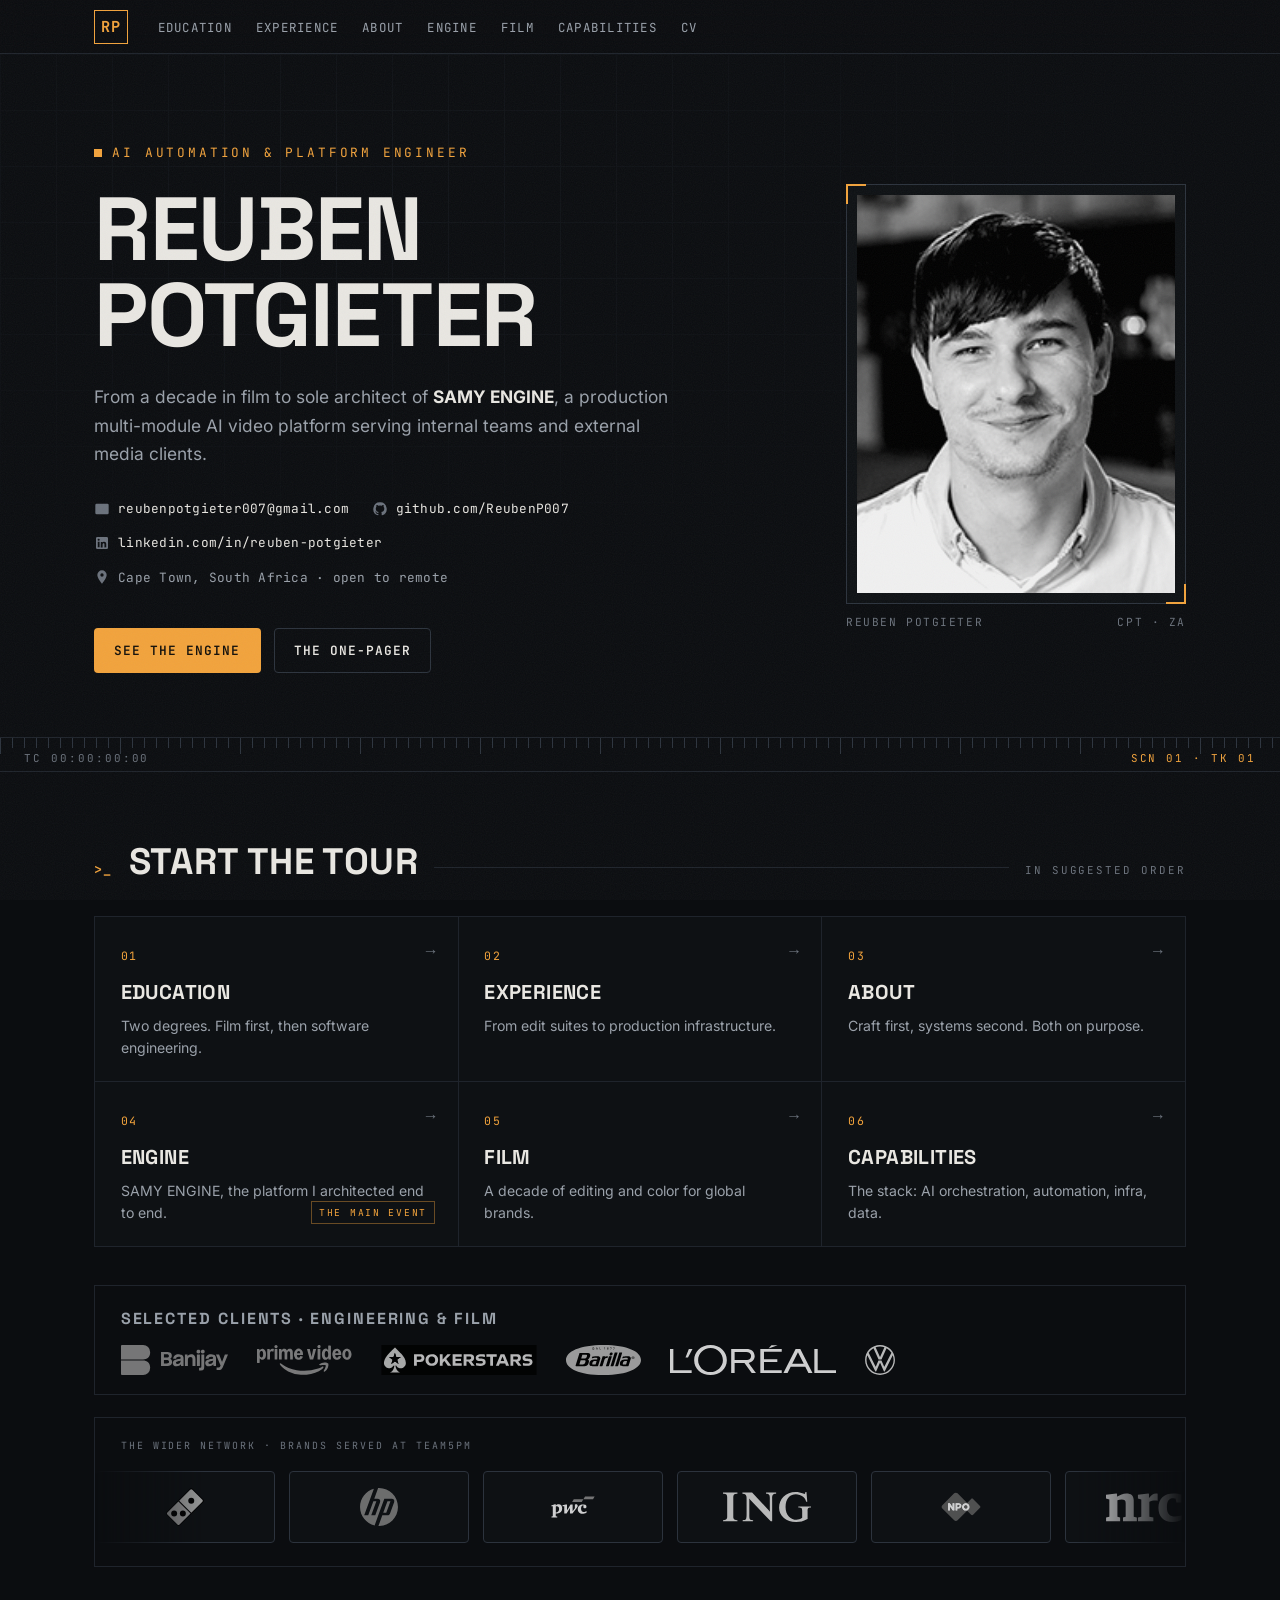
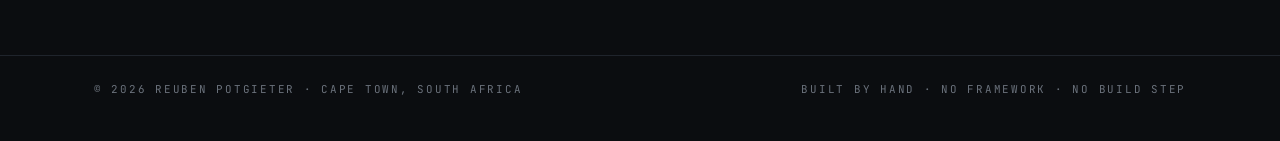
==== commit 91af9985: "feat: animated brand marquee for the wider Team5pm network Infinite CSS marquee (pause on hover, sta" ====
--- a/index.html
+++ b/index.html
@@ -159,6 +159,30 @@
         <img src="assets/logos/logo-loreal.svg" alt="L'Or&eacute;al" loading="lazy">
         <img src="assets/logos/logo-volkswagen.svg" alt="Volkswagen" loading="lazy">
       </div>
+
+      <div class="marquee" data-reveal aria-label="Brands served at Team5pm">
+        <span class="wordmarks__label">THE WIDER NETWORK · BRANDS SERVED AT TEAM5PM</span>
+        <div class="marquee__viewport">
+          <div class="marquee__track">
+            <div class="marquee__group">
+              <div class="brandtile"><img src="assets/logos/nb-dominos.svg" alt="Domino's" class="brandtile__tall" loading="lazy"></div>
+              <div class="brandtile"><img src="assets/logos/nb-hp.svg" alt="HP" class="brandtile__tall" loading="lazy"></div>
+              <div class="brandtile"><img src="assets/logos/nb-pwc.svg" alt="PwC" class="brandtile__pad" loading="lazy"></div>
+              <div class="brandtile"><img src="assets/logos/nb-ing.svg" alt="ING" loading="lazy"></div>
+              <div class="brandtile"><img src="assets/logos/nb-npo.svg" alt="NPO" class="brandtile__noinvert" loading="lazy"></div>
+              <div class="brandtile"><img src="assets/logos/nb-nrc.svg" alt="NRC" loading="lazy"></div>
+            </div>
+            <div class="marquee__group" aria-hidden="true">
+              <div class="brandtile"><img src="assets/logos/nb-dominos.svg" alt="" class="brandtile__tall" loading="lazy"></div>
+              <div class="brandtile"><img src="assets/logos/nb-hp.svg" alt="" class="brandtile__tall" loading="lazy"></div>
+              <div class="brandtile"><img src="assets/logos/nb-pwc.svg" alt="" class="brandtile__pad" loading="lazy"></div>
+              <div class="brandtile"><img src="assets/logos/nb-ing.svg" alt="" loading="lazy"></div>
+              <div class="brandtile"><img src="assets/logos/nb-npo.svg" alt="" class="brandtile__noinvert" loading="lazy"></div>
+              <div class="brandtile"><img src="assets/logos/nb-nrc.svg" alt="" loading="lazy"></div>
+            </div>
+          </div>
+        </div>
+      </div>
     </section>
   </main>
 
--- a/styles.css
+++ b/styles.css
@@ -1017,6 +1017,56 @@
   color: var(--faint);
 }
 .videoframe__caption strong { color: var(--muted); font-weight: 600; letter-spacing: .14em; }
+
+/* ---------- Brand marquee ------------------------------------------------- */
+.marquee {
+  margin-top: 1.4rem;
+  border: 1px solid var(--border);
+  padding: 1.2rem 0 1.4rem;
+  overflow: hidden;
+}
+.marquee .wordmarks__label {
+  display: block;
+  padding: 0 1.6rem;
+  margin-bottom: 1.1rem;
+}
+.marquee__viewport {
+  overflow: hidden;
+  -webkit-mask-image: linear-gradient(90deg, transparent, #000 10%, #000 90%, transparent);
+  mask-image: linear-gradient(90deg, transparent, #000 10%, #000 90%, transparent);
+}
+.marquee__track {
+  display: flex;
+  width: max-content;
+  animation: marquee 30s linear infinite;
+}
+.marquee:hover .marquee__track { animation-play-state: paused; }
+.marquee__group { display: flex; gap: 14px; padding-right: 14px; }
+@keyframes marquee { to { transform: translateX(-50%); } }
+@media (prefers-reduced-motion: reduce) {
+  .marquee__track { animation: none; }
+  .marquee__viewport { overflow-x: auto; -webkit-mask-image: none; mask-image: none; }
+}
+.brandtile {
+  flex: none;
+  width: 180px;
+  height: 72px;
+  border: 1px solid var(--border-strong);
+  border-radius: var(--radius);
+  background: var(--bg-2);
+  display: grid;
+  place-items: center;
+}
+.brandtile img {
+  height: 30px;
+  max-width: 130px;
+  width: auto;
+  filter: grayscale(1) invert(1);
+  opacity: .8;
+}
+.brandtile img.brandtile__tall { height: 38px; }
+.brandtile img.brandtile__pad { height: 62px; }
+.brandtile img.brandtile__noinvert { filter: grayscale(1) brightness(1.15); }
 
 /* ---------- Reveal on scroll (progressive enhancement) ------------------ */
 @media (prefers-reduced-motion: no-preference) {
@@ -1085,7 +1135,7 @@
   .stats { grid-template-columns: repeat(4, 1fr); margin-bottom: 1.2rem; }
   .modules { grid-template-columns: repeat(3, 1fr); }
   .stat, .module { border: 1px solid #ccc; }
-  .nudge, .guides, .gallery, .wordmarks, .videoframe, .pagehead__rule { display: none !important; }
+  .nudge, .guides, .gallery, .wordmarks, .videoframe, .marquee, .pagehead__rule { display: none !important; }
   .pagehead { margin: 0; padding: 0 0 .6rem; }
   .pagehead__title { font-size: 20pt; }
   .stat { padding: .6rem .8rem; }
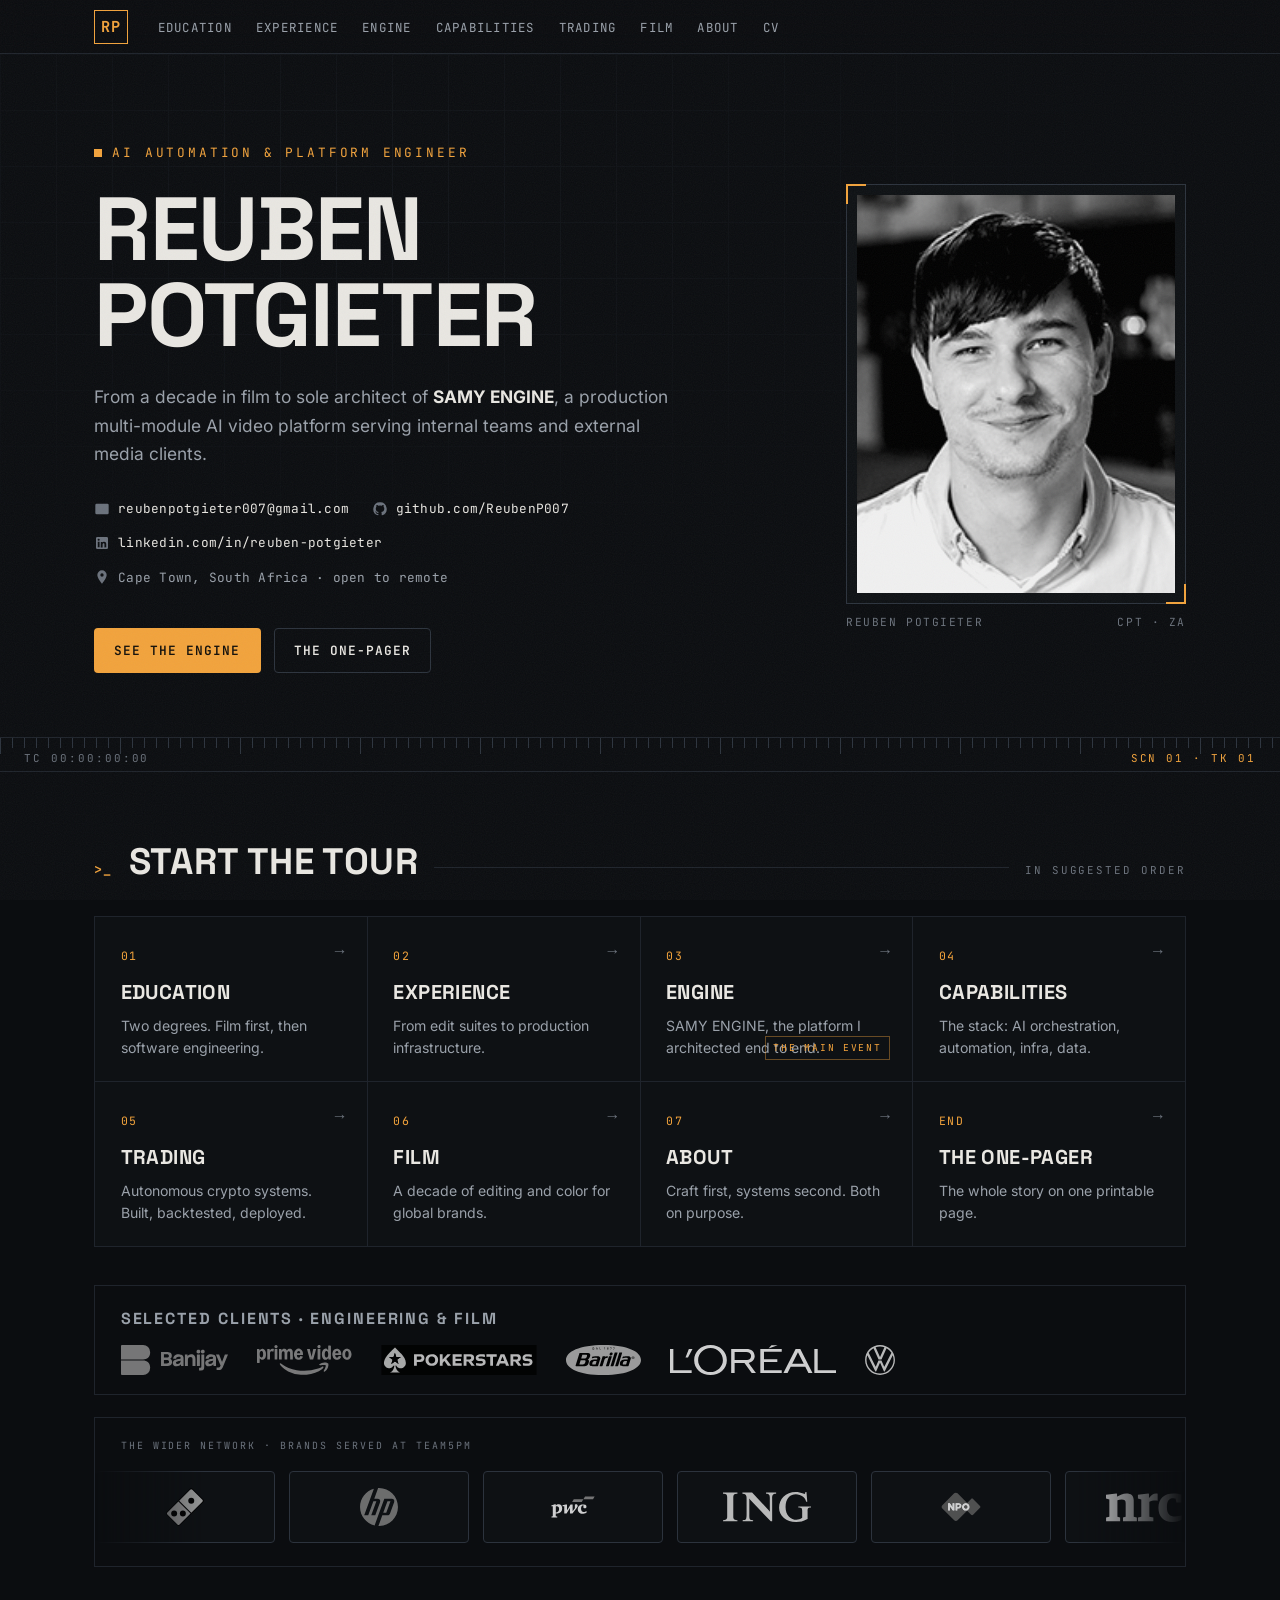
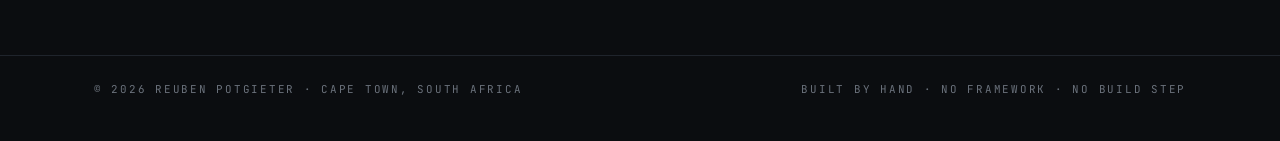
==== commit a464f53c: "feat: trading category page and tour reorder New trading.html: autonomous ETHUSDT bot case study wit" ====
--- a/index.html
+++ b/index.html
@@ -27,10 +27,11 @@
       <ul class="topnav__links">
         <li><a href="education.html">Education</a></li>
         <li><a href="experience.html">Experience</a></li>
+        <li><a href="engine.html">Engine</a></li>
+        <li><a href="capabilities.html">Capabilities</a></li>
+        <li><a href="trading.html">Trading</a></li>
+        <li><a href="film.html">Film</a></li>
         <li><a href="about.html">About</a></li>
-        <li><a href="engine.html">Engine</a></li>
-        <li><a href="film.html">Film</a></li>
-        <li><a href="capabilities.html">Capabilities</a></li>
         <li><a href="cv.html">CV</a></li>
       </ul>
     </div>
@@ -123,29 +124,41 @@
           <p>From edit suites to production infrastructure.</p>
           <span class="guide__arrow" aria-hidden="true">&rarr;</span>
         </a>
+        <a class="guide" href="engine.html">
+          <span class="guide__num">03</span>
+          <h3 class="guide__title">Engine</h3>
+          <p>SAMY ENGINE, the platform I architected end to end.</p>
+          <span class="guide__arrow" aria-hidden="true">&rarr;</span>
+          <span class="guide__tag">THE MAIN EVENT</span>
+        </a>
+        <a class="guide" href="capabilities.html">
+          <span class="guide__num">04</span>
+          <h3 class="guide__title">Capabilities</h3>
+          <p>The stack: AI orchestration, automation, infra, data.</p>
+          <span class="guide__arrow" aria-hidden="true">&rarr;</span>
+        </a>
+        <a class="guide" href="trading.html">
+          <span class="guide__num">05</span>
+          <h3 class="guide__title">Trading</h3>
+          <p>Autonomous crypto systems. Built, backtested, deployed.</p>
+          <span class="guide__arrow" aria-hidden="true">&rarr;</span>
+        </a>
+        <a class="guide" href="film.html">
+          <span class="guide__num">06</span>
+          <h3 class="guide__title">Film</h3>
+          <p>A decade of editing and color for global brands.</p>
+          <span class="guide__arrow" aria-hidden="true">&rarr;</span>
+        </a>
         <a class="guide" href="about.html">
-          <span class="guide__num">03</span>
+          <span class="guide__num">07</span>
           <h3 class="guide__title">About</h3>
           <p>Craft first, systems second. Both on purpose.</p>
           <span class="guide__arrow" aria-hidden="true">&rarr;</span>
         </a>
-        <a class="guide" href="engine.html">
-          <span class="guide__num">04</span>
-          <h3 class="guide__title">Engine</h3>
-          <p>SAMY ENGINE, the platform I architected end to end.</p>
-          <span class="guide__arrow" aria-hidden="true">&rarr;</span>
-          <span class="guide__tag">THE MAIN EVENT</span>
-        </a>
-        <a class="guide" href="film.html">
-          <span class="guide__num">05</span>
-          <h3 class="guide__title">Film</h3>
-          <p>A decade of editing and color for global brands.</p>
-          <span class="guide__arrow" aria-hidden="true">&rarr;</span>
-        </a>
-        <a class="guide" href="capabilities.html">
-          <span class="guide__num">06</span>
-          <h3 class="guide__title">Capabilities</h3>
-          <p>The stack: AI orchestration, automation, infra, data.</p>
+        <a class="guide" href="cv.html">
+          <span class="guide__num">END</span>
+          <h3 class="guide__title">The one-pager</h3>
+          <p>The whole story on one printable page.</p>
           <span class="guide__arrow" aria-hidden="true">&rarr;</span>
         </a>
       </div>
--- a/styles.css
+++ b/styles.css
@@ -561,6 +561,10 @@
 .modules { grid-template-columns: repeat(5, 1fr); }
 @media (max-width: 1100px) { .modules { grid-template-columns: repeat(2, 1fr); } }
 @media (max-width: 560px) { .modules { grid-template-columns: 1fr; } }
+/* 6-item variant fills evenly at 3/2/1 */
+.modules--three { grid-template-columns: repeat(3, 1fr); }
+@media (max-width: 1100px) { .modules--three { grid-template-columns: repeat(2, 1fr); } }
+@media (max-width: 560px) { .modules--three { grid-template-columns: 1fr; } }
 
 /* ---------- Clients ----------------------------------------------------- */
 .clients {
@@ -815,12 +819,12 @@
 /* ---------- Landing guide cards ------------------------------------------ */
 .guides {
   display: grid;
-  grid-template-columns: repeat(3, 1fr);
+  grid-template-columns: repeat(4, 1fr);
   gap: 1px;
   background: var(--border);
   border: 1px solid var(--border);
 }
-@media (max-width: 900px) { .guides { grid-template-columns: repeat(2, 1fr); } }
+@media (max-width: 1000px) { .guides { grid-template-columns: repeat(2, 1fr); } }
 @media (max-width: 560px) { .guides { grid-template-columns: 1fr; } }
 .guide {
   position: relative;
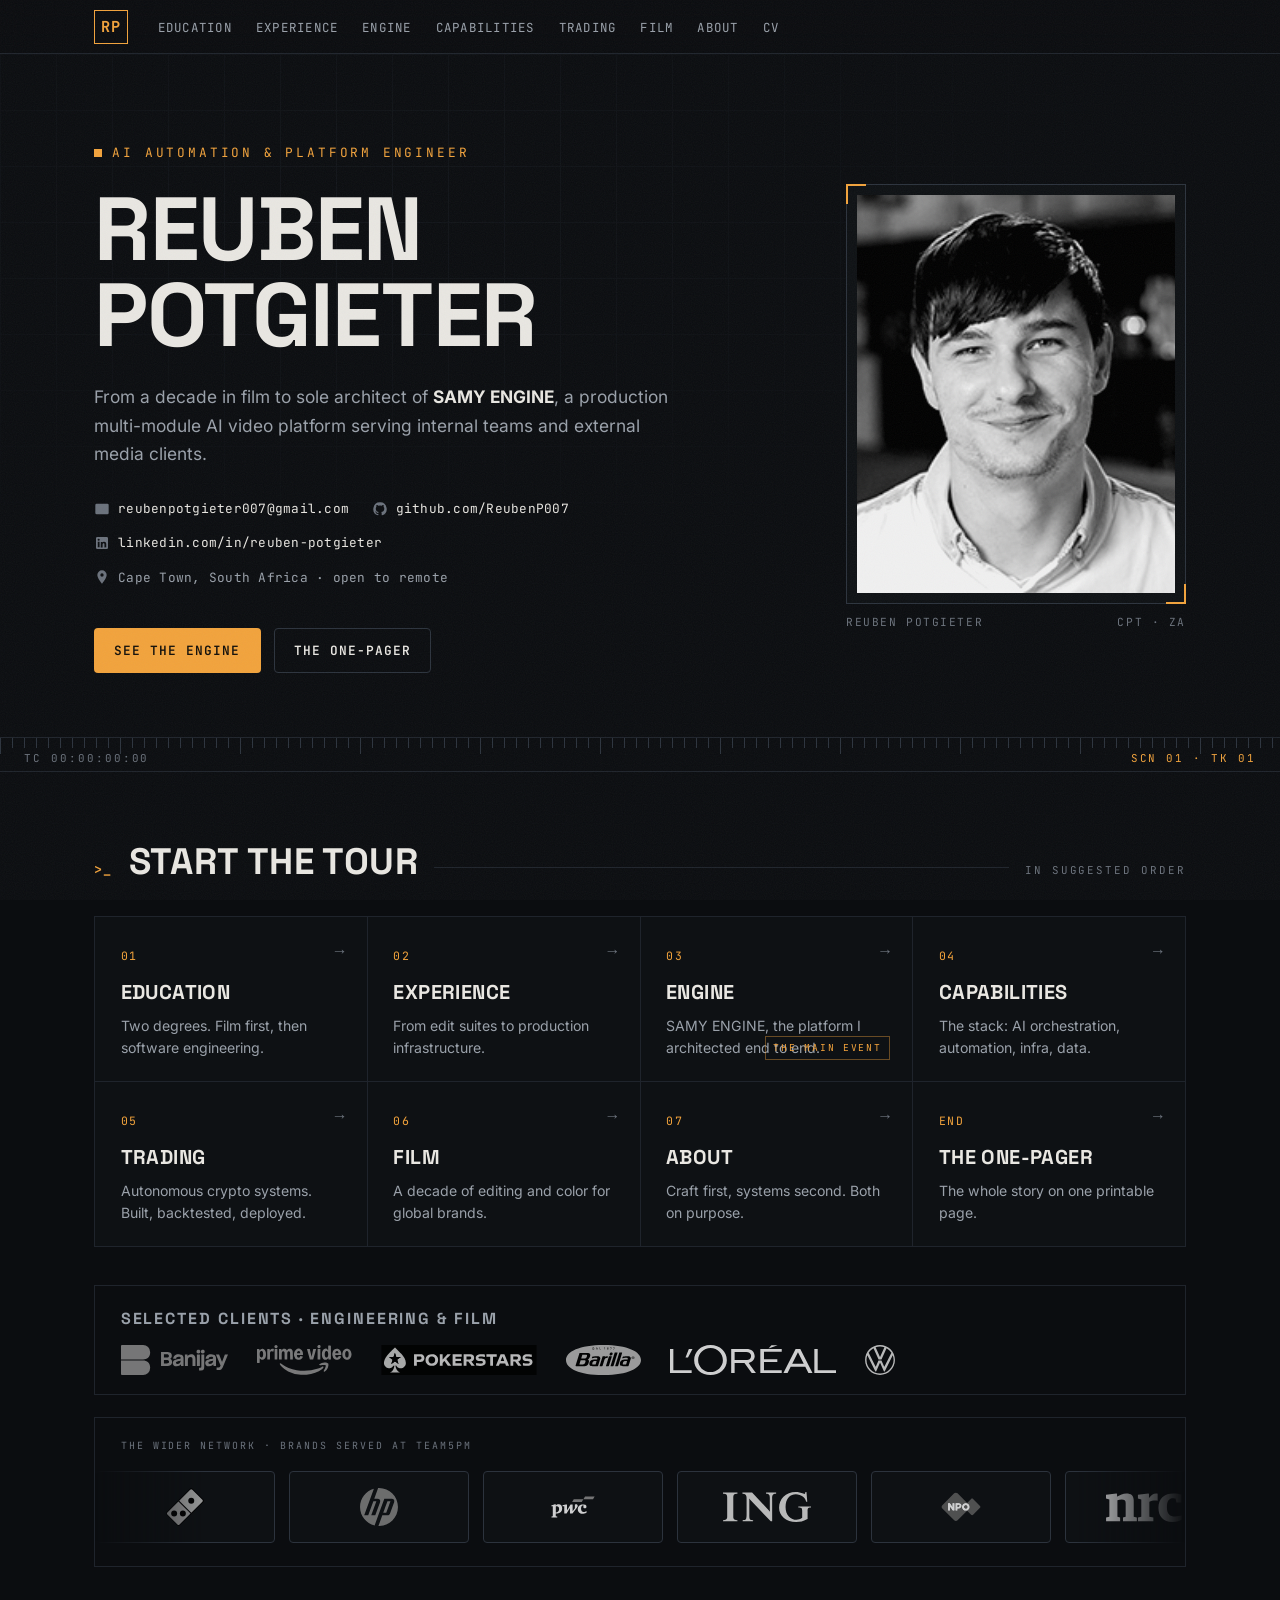
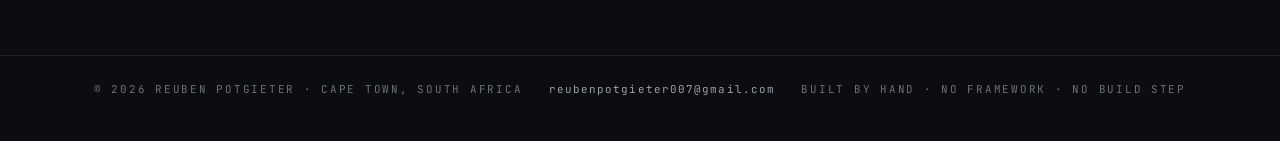
==== commit 5f5967fd: "feat: role remix, credentials from 2025 CV, and site-wide contact email Team5pm role reframed engine" ====
--- a/index.html
+++ b/index.html
@@ -202,6 +202,7 @@
   <footer class="foot">
     <div class="foot__inner">
       <p>© <span data-year>2026</span> REUBEN POTGIETER · CAPE TOWN, SOUTH AFRICA</p>
+      <p><a class="foot__mail" href="#" data-user="reubenpotgieter007" data-domain="gmail.com" rel="noopener">EMAIL ME</a></p>
       <p class="foot__note">BUILT BY HAND · NO FRAMEWORK · NO BUILD STEP</p>
     </div>
   </footer>
--- a/styles.css
+++ b/styles.css
@@ -778,6 +778,12 @@
   color: var(--faint);
 }
 .foot__note { color: var(--faint); }
+.foot__mail {
+  color: var(--muted);
+  text-decoration: none;
+  letter-spacing: .1em;
+}
+.foot__mail:hover { color: var(--amber); text-decoration: none; }
 
 /* ---------- Page header (subpages) --------------------------------------- */
 .pagehead {
